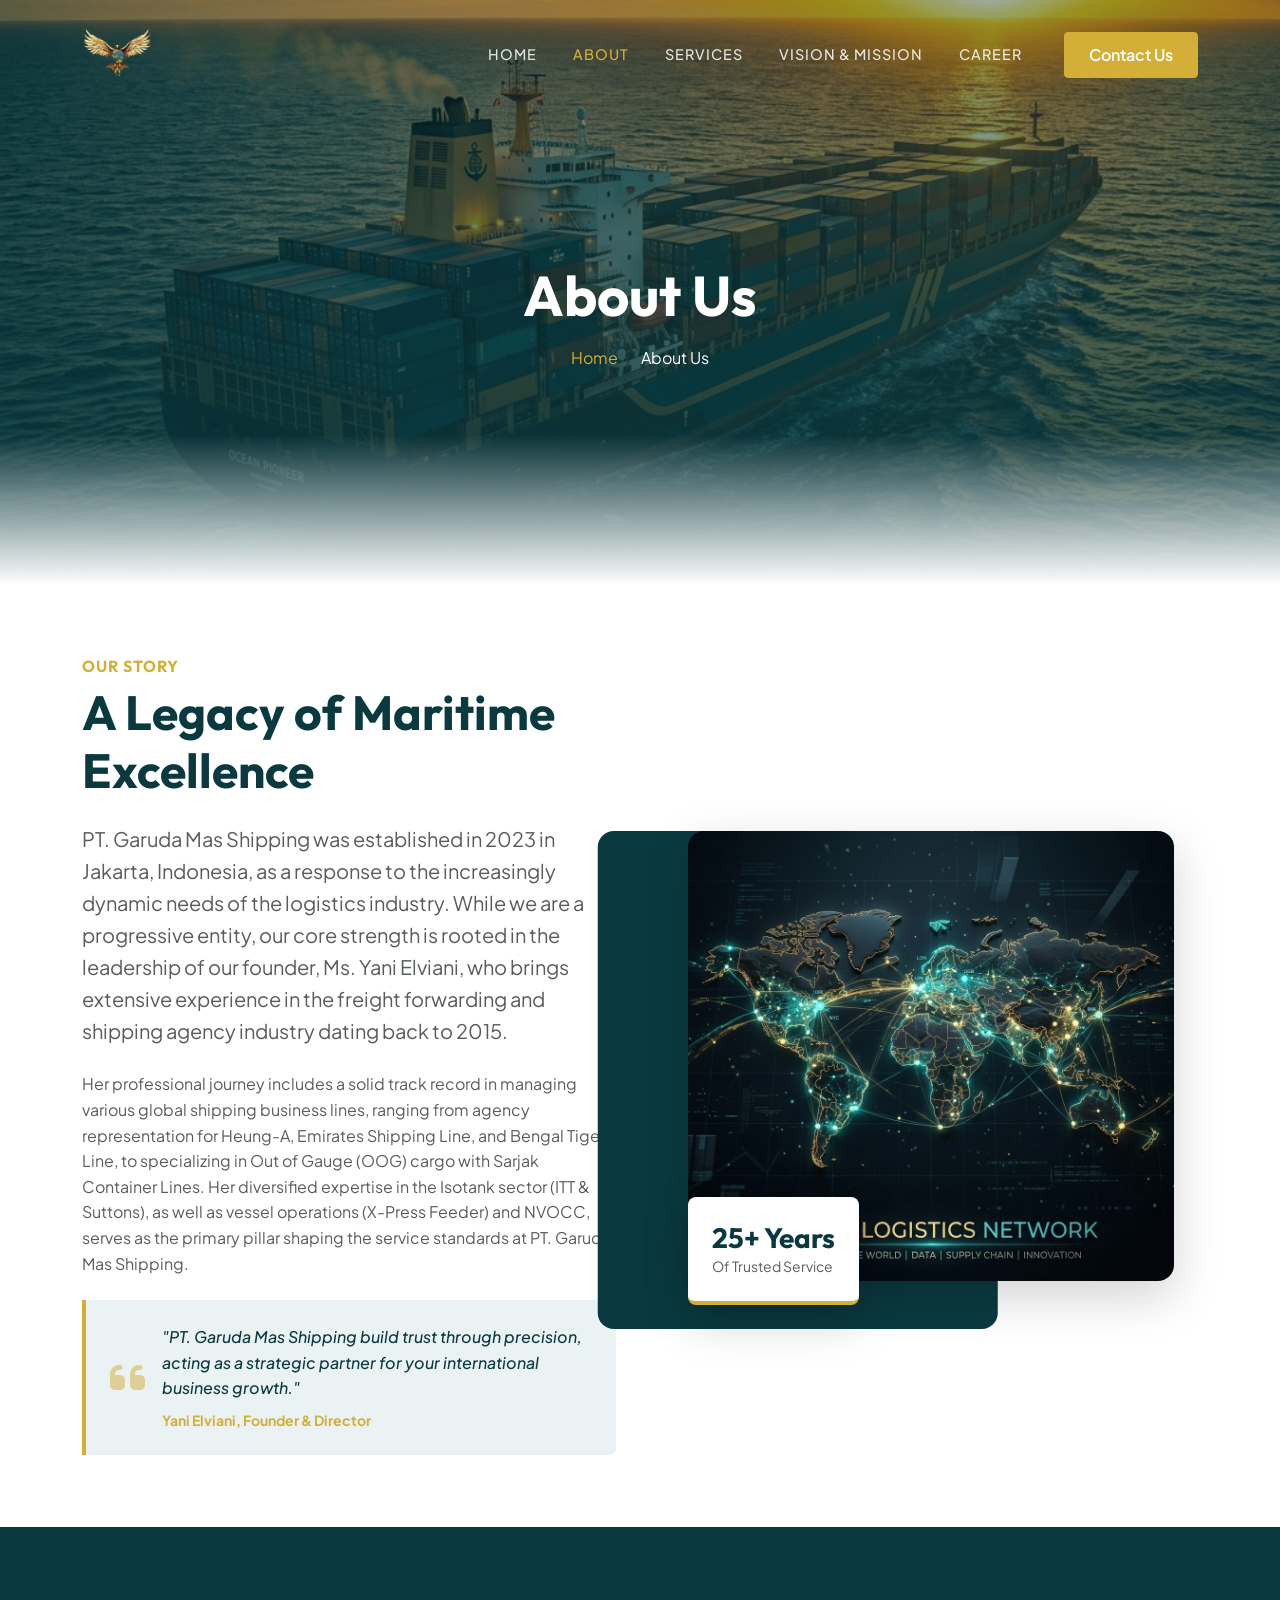
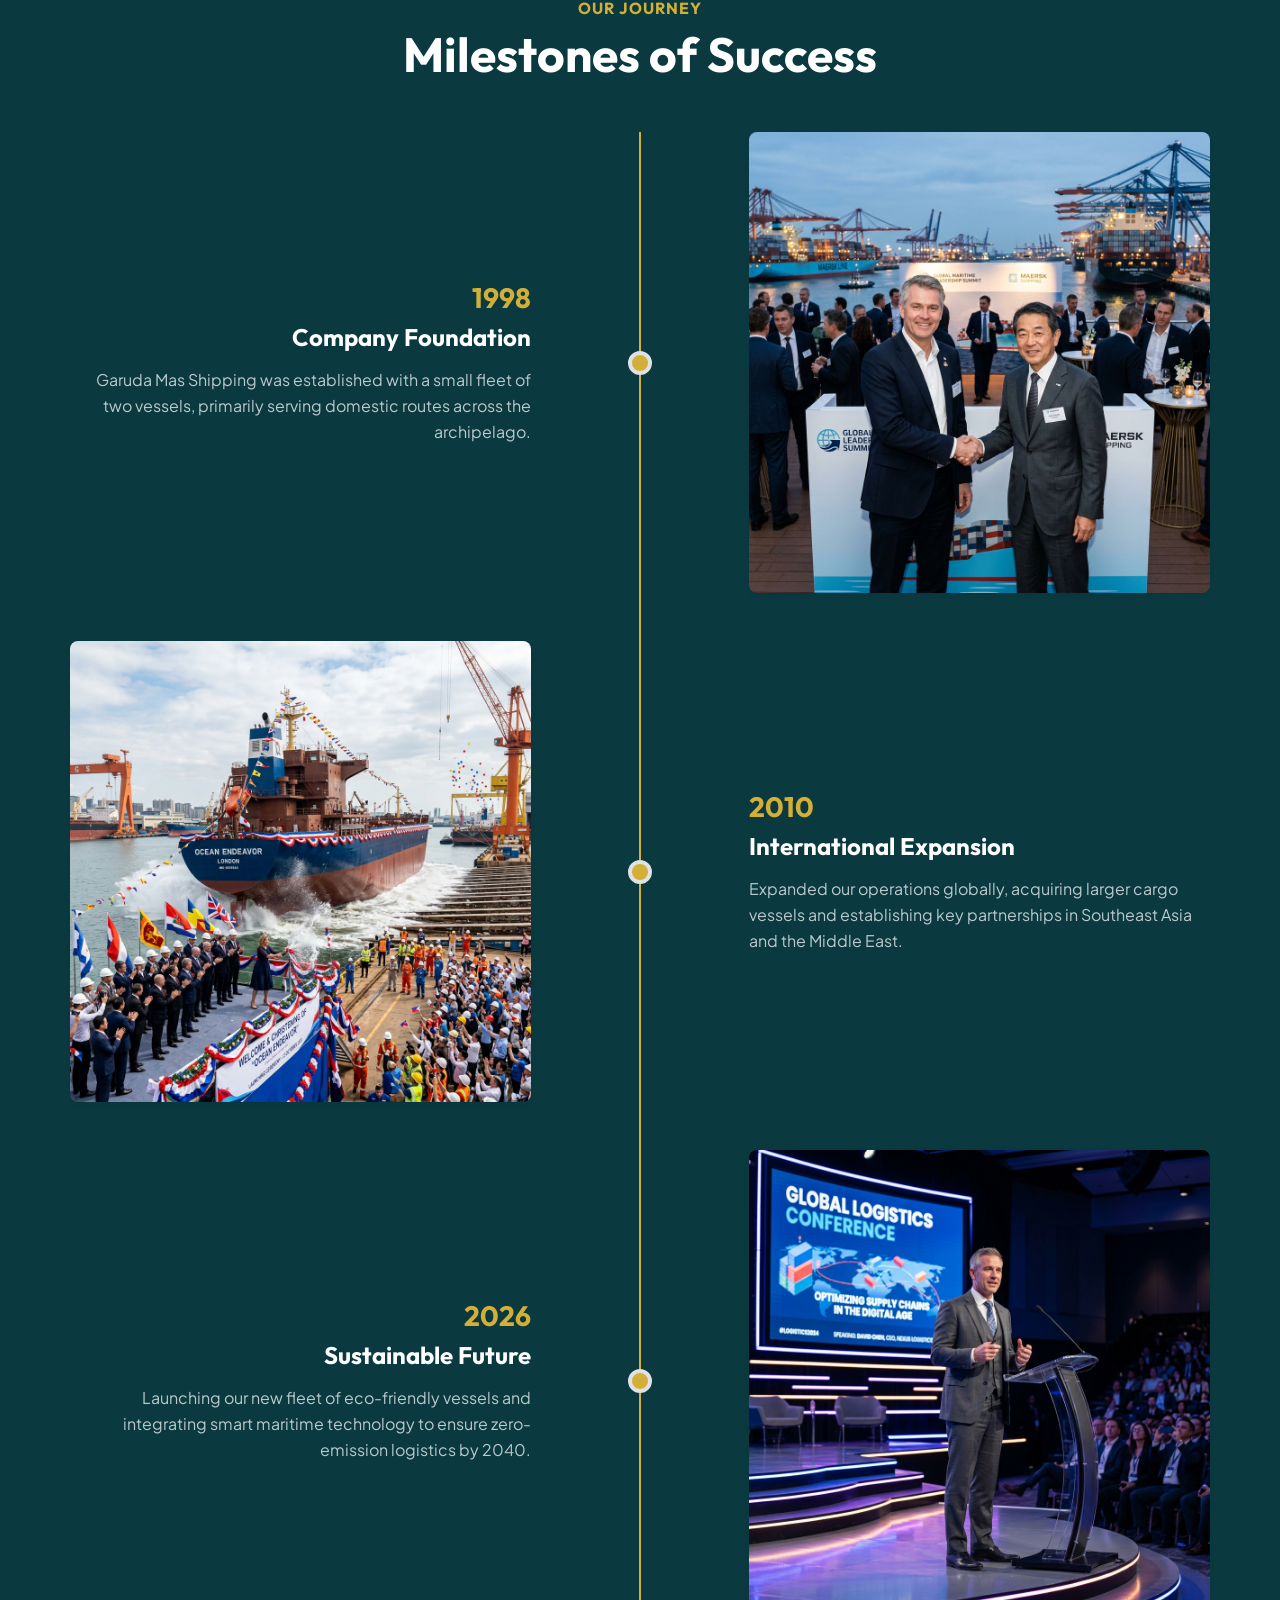
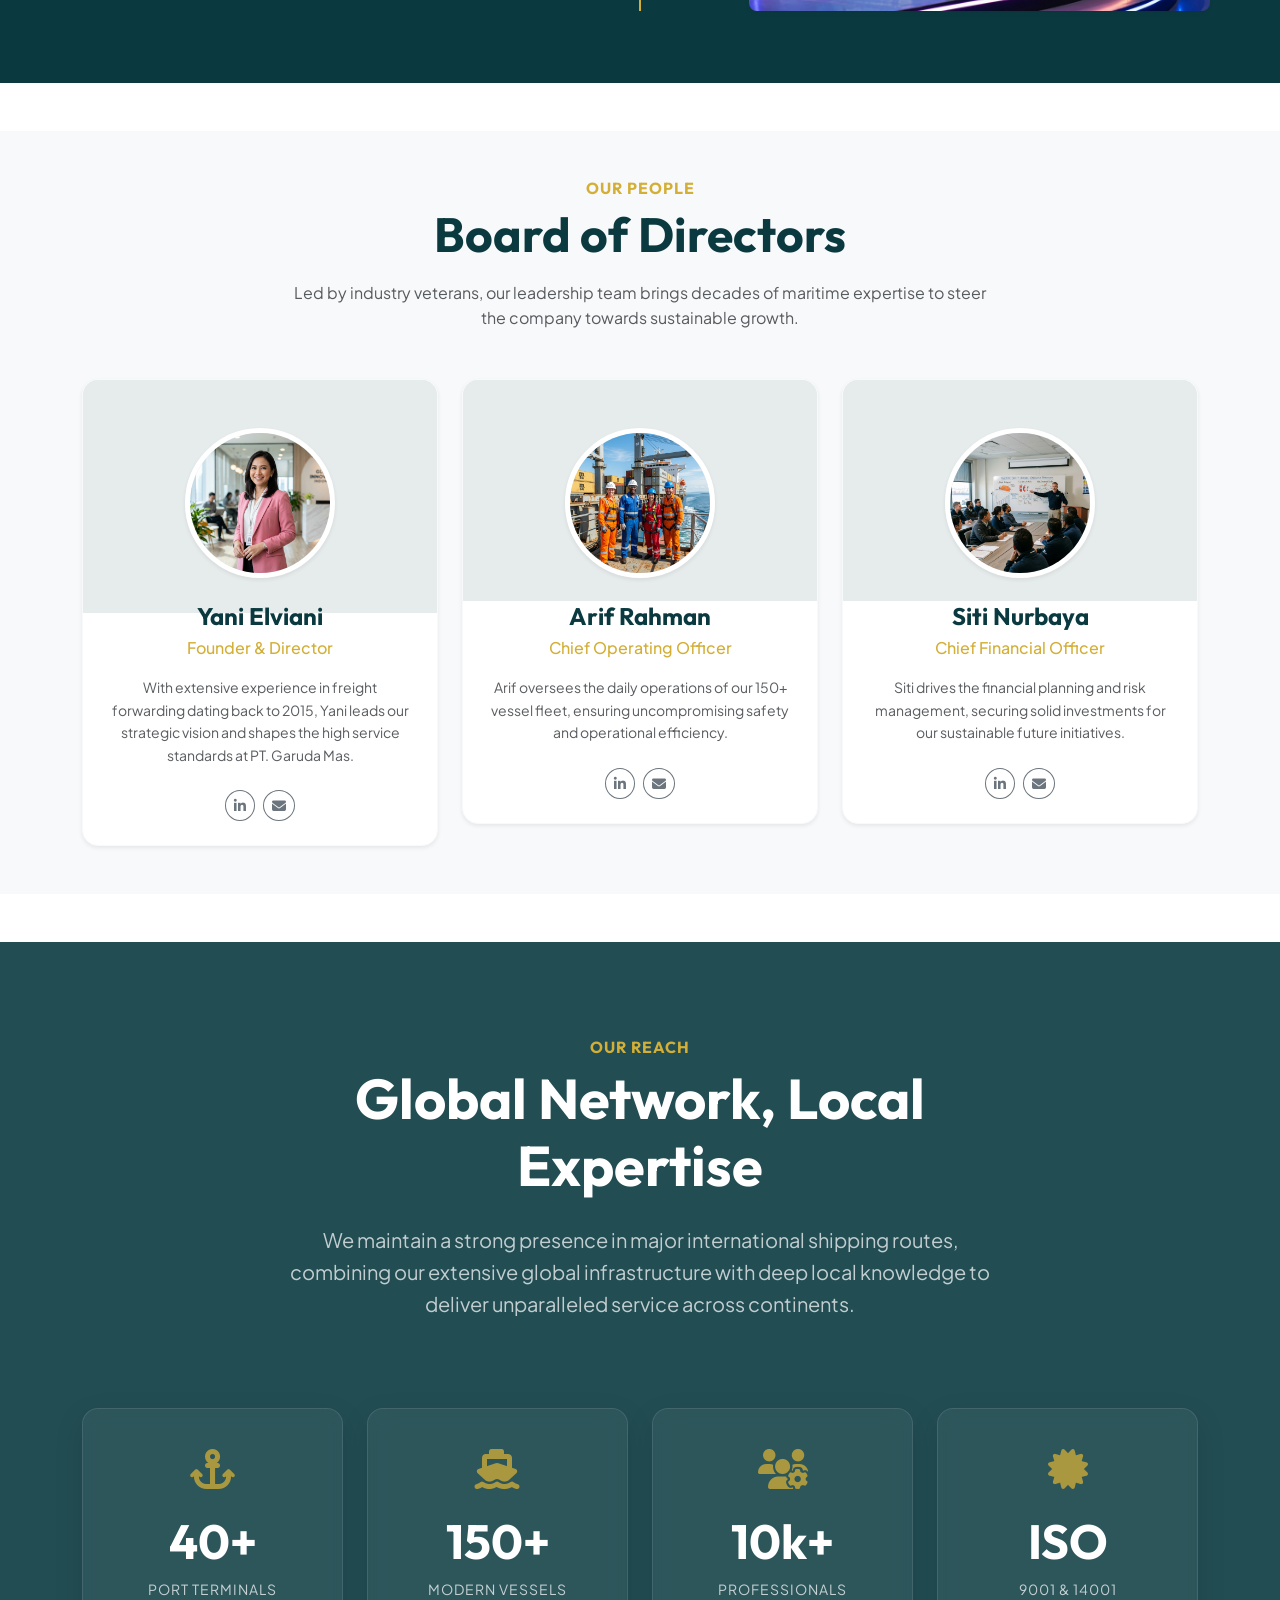
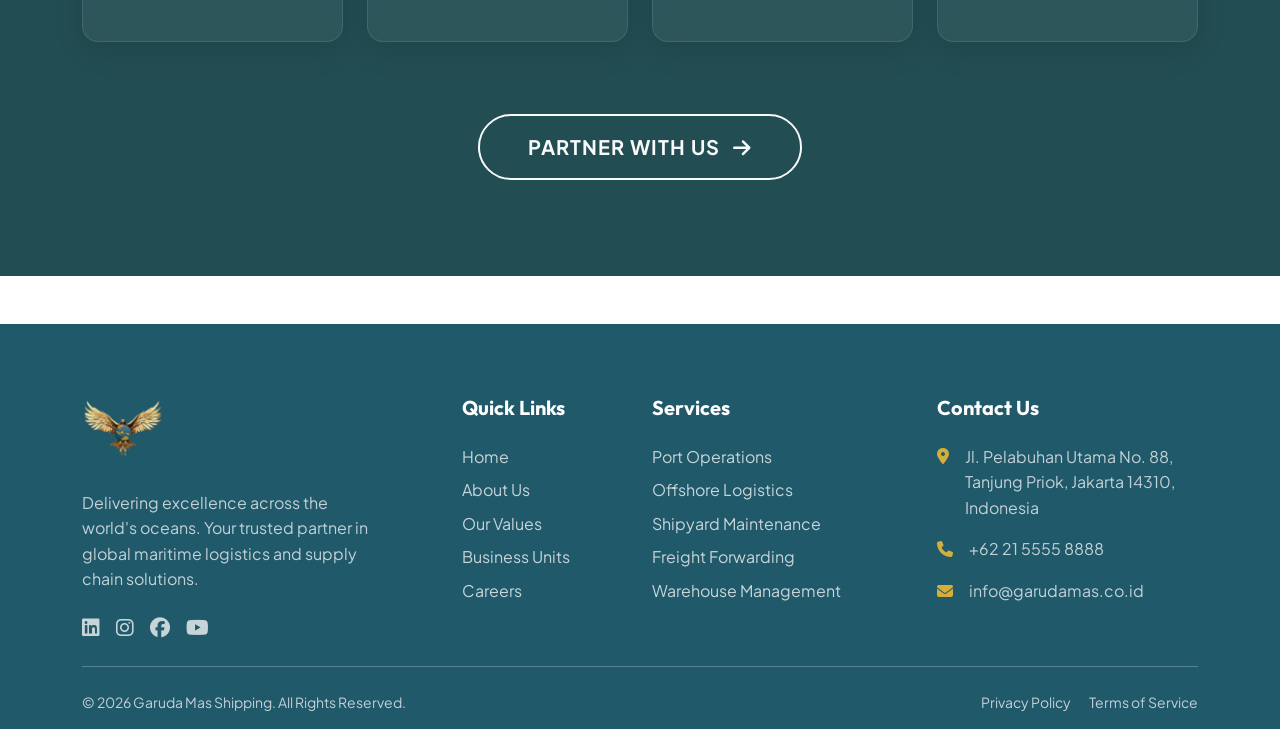
==== about.html @ fc90d062 "update-halaman" ====
<!DOCTYPE html>
<html lang="en">

<head>
    <meta charset="UTF-8">
    <meta name="viewport" content="width=device-width, initial-scale=1.0">
    <title>About Us - Garuda Mas Shipping</title>
    <meta name="description"
        content="Learn more about Garuda Mas Shipping, our history, leadership, and our commitment to providing top-tier maritime logistics.">

    <!-- Google Fonts -->
    <link rel="preconnect" href="https://fonts.googleapis.com">
    <link rel="preconnect" href="https://fonts.gstatic.com" crossorigin>
    <link
        href="https://fonts.googleapis.com/css2?family=Outfit:wght@300;400;500;600;700;800&family=Plus+Jakarta+Sans:wght@400;500;600;700&display=swap"
        rel="stylesheet">

    <!-- Bootstrap 5 CSS -->
    <link href="https://cdn.jsdelivr.net/npm/bootstrap@5.3.2/dist/css/bootstrap.min.css" rel="stylesheet">

    <!-- Font Awesome -->
    <link rel="stylesheet" href="https://cdnjs.cloudflare.com/ajax/libs/font-awesome/6.4.2/css/all.min.css">

    <!-- AOS Animation CSS -->
    <link href="https://unpkg.com/aos@2.3.1/dist/aos.css" rel="stylesheet">

    <!-- Custom CSS -->
    <link rel="stylesheet" href="assets/css/style.css">
</head>

<body>

    <!-- Navigation Bar -->
    <nav class="navbar navbar-expand-lg fixed-top" id="mainNav">
        <div class="container">
            <a class="navbar-brand" href="index.html">
                <img src="img/logo.png" alt="Garuda Mas Shipping Logo" height="60">
            </a>
            <button class="navbar-toggler" type="button" data-bs-toggle="collapse" data-bs-target="#navbarResponsive"
                aria-controls="navbarResponsive" aria-expanded="false" aria-label="Toggle navigation">
                <i class="fa-solid fa-bars"></i>
            </button>
            <div class="collapse navbar-collapse" id="navbarResponsive">
                <ul class="navbar-nav ms-auto text-uppercase py-4 py-lg-0">
                    <li class="nav-item"><a class="nav-link" href="index.html#home">Home</a></li>
                    <li class="nav-item"><a class="nav-link active" href="about.html">About</a></li>
                    <li class="nav-item"><a class="nav-link" href="services.html">Services</a></li>
                    <li class="nav-item"><a class="nav-link" href="vision-mission.html">Vision & Mission</a></li>
                    <li class="nav-item"><a class="nav-link" href="index.html#career">Career</a></li>
                </ul>
                <a href="index.html#contact" class="btn btn-primary btn-gold ms-lg-4 mt-3 mt-lg-0">Contact Us</a>
            </div>
        </div>
    </nav>

    <!-- Page Header -->
    <header class="page-header position-relative d-flex align-items-center justify-content-center"
        style="background-image: url('assets/images/about_hero_banner.png'); background-size: cover; background-position: center; height: 65vh; margin-top: 0;">
        <div class="position-absolute top-0 start-0 w-100 h-100"
            style="background: linear-gradient(to top, rgba(10,58,64,0.95), rgba(10,58,64,0.4));"></div>
        <!-- White bottom fade/shadow -->
        <div class="position-absolute bottom-0 start-0 w-100"
            style="height: 150px; background: linear-gradient(to top, rgba(255,255,255,1) 0%, rgba(255,255,255,0) 100%); z-index: 1;">
        </div>
        <div class="container position-relative z-3 text-center text-white mt-5">
            <h1 class="display-4 fw-bold mb-3">About Us</h1>
            <nav aria-label="breadcrumb">
                <ol class="breadcrumb justify-content-center mb-0">
                    <li class="breadcrumb-item"><a href="index.html" class="text-gold text-decoration-none">Home</a>
                    </li>
                    <li class="breadcrumb-item active text-white" aria-current="page">About Us</li>
                </ol>
            </nav>
        </div>
    </header>

    <!-- Company Overview -->
    <section class="py-5 my-4">
        <div class="container">
            <div class="row align-items-center g-5">
                <div class="col-lg-6">
                    <h6 class="text-gold fw-bold text-uppercase tracking-wide mb-2">Our Story</h6>
                    <h2 class="display-5 fw-bold text-teal mb-4">A Legacy of Maritime Excellence</h2>
                    <p class="text-muted fs-5 mb-4">PT. Garuda Mas Shipping was established in 2023 in Jakarta,
                        Indonesia, as a response to the increasingly dynamic needs of the logistics industry. While we
                        are a progressive entity, our core strength is rooted in the leadership of our founder, Ms. Yani
                        Elviani, who brings extensive experience in the freight forwarding and shipping agency industry
                        dating back to 2015.</p>
                    <p class="text-muted mb-4">Her professional journey includes a solid track record in managing
                        various global shipping business lines, ranging from agency representation for Heung-A, Emirates
                        Shipping Line, and Bengal Tiger Line, to specializing in Out of Gauge (OOG) cargo with Sarjak
                        Container Lines. Her diversified expertise in the Isotank sector (ITT & Suttons), as well as
                        vessel operations (X-Press Feeder) and NVOCC, serves as the primary pillar shaping the service
                        standards at PT. Garuda Mas Shipping.</p>
                    <div
                        class="d-flex align-items-center bg-light-teal p-4 border-start border-gold border-4 rounded-end">
                        <i class="fa-solid fa-quote-left fs-1 text-gold opacity-50 me-3"></i>
                        <div>
                            <p class="mb-2 text-teal fw-medium fst-italic">"PT. Garuda Mas Shipping build trust through
                                precision, acting as a strategic partner for your international business growth."</p>
                            <p class="mb-0 text-gold fw-bold small">Yani Elviani, Founder & Director</p>
                        </div>
                    </div>
                </div>
                <div class="col-lg-6">
                    <div class="position-relative p-4">
                        <div
                            class="position-absolute top-0 end-0 w-75 h-100 bg-teal rounded-4 opacity-10 translate-middle-x mt-4 z-0">
                        </div>
                        <img src="assets/images/about_map_1778153520044.png" alt="Garuda Mas Shipping Operations"
                            class="img-fluid rounded-4 shadow-lg position-relative z-1 w-100 object-fit-cover"
                            style="height: 450px;">
                        <div
                            class="position-absolute bottom-0 start-0 bg-white p-4 rounded-3 shadow-lg z-2 mb-n4 ms-4 border-bottom border-gold border-4">
                            <h3 class="fw-bold text-teal mb-0">25+ Years</h3>
                            <p class="text-muted mb-0 small">Of Trusted Service</p>
                        </div>
                    </div>
                </div>
            </div>
        </div>
    </section>

    <!-- Our Timeline -->
    <section class="py-5 bg-teal text-white">
        <div class="container py-4">
            <div class="text-center mb-5">
                <h6 class="text-gold fw-bold text-uppercase tracking-wide mb-2">Our Journey</h6>
                <h2 class="display-5 fw-bold text-white">Milestones of Success</h2>
            </div>

            <div class="row position-relative">
                <div class="col-12 px-4 px-lg-0">
                    <div class="timeline-line position-absolute start-50 top-0 bottom-0 bg-gold d-none d-lg-block"
                        style="width: 2px; transform: translateX(-50%);"></div>

                    <!-- Timeline Item 1 -->
                    <div class="row align-items-center mb-5 timeline-item">
                        <div class="col-lg-5 text-lg-end mb-4 mb-lg-0">
                            <h3 class="text-gold fw-bold mb-2">1998</h3>
                            <h4 class="fw-bold mb-3">Company Foundation</h4>
                            <p class="text-light opacity-75 mb-0">Garuda Mas Shipping was established with a small fleet
                                of two vessels, primarily serving domestic routes across the archipelago.</p>
                        </div>
                        <div class="col-lg-2 text-center d-none d-lg-block">
                            <div class="timeline-dot bg-gold border border-4 border-teal rounded-circle mx-auto position-relative z-3"
                                style="width: 24px; height: 24px;"></div>
                        </div>
                        <div class="col-lg-5">
                            <img src="assets/images/activity_1_1778153710018.png" alt="Foundation"
                                class="img-fluid rounded-3 shadow-sm w-100 object-fit-cover" style="height: auto">
                        </div>
                    </div>

                    <!-- Timeline Item 2 -->
                    <div class="row align-items-center mb-5 timeline-item flex-lg-row-reverse">
                        <div class="col-lg-5 text-lg-start mb-4 mb-lg-0">
                            <h3 class="text-gold fw-bold mb-2">2010</h3>
                            <h4 class="fw-bold mb-3">International Expansion</h4>
                            <p class="text-light opacity-75 mb-0">Expanded our operations globally, acquiring larger
                                cargo vessels and establishing key partnerships in Southeast Asia and the Middle East.
                            </p>
                        </div>
                        <div class="col-lg-2 text-center d-none d-lg-block">
                            <div class="timeline-dot bg-gold border border-4 border-teal rounded-circle mx-auto position-relative z-3"
                                style="width: 24px; height: 24px;"></div>
                        </div>
                        <div class="col-lg-5">
                            <img src="assets/images/activity_2_1778153726680.png" alt="Expansion"
                                class="img-fluid rounded-3 shadow-sm w-100 object-fit-cover" style="height: auto;">
                        </div>
                    </div>

                    <!-- Timeline Item 3 -->
                    <div class="row align-items-center timeline-item">
                        <div class="col-lg-5 text-lg-end mb-4 mb-lg-0">
                            <h3 class="text-gold fw-bold mb-2">2026</h3>
                            <h4 class="fw-bold mb-3">Sustainable Future</h4>
                            <p class="text-light opacity-75 mb-0">Launching our new fleet of eco-friendly vessels and
                                integrating smart maritime technology to ensure zero-emission logistics by 2040.</p>
                        </div>
                        <div class="col-lg-2 text-center d-none d-lg-block">
                            <div class="timeline-dot bg-gold border border-4 border-teal rounded-circle mx-auto position-relative z-3"
                                style="width: 24px; height: 24px;"></div>
                        </div>
                        <div class="col-lg-5">
                            <img src="assets/images/activity_4_1778153762395.png" alt="Sustainability"
                                class="img-fluid rounded-3 shadow-sm w-100 object-fit-cover" style="height: auto">
                        </div>
                    </div>
                </div>
            </div>
        </div>
    </section>

    <!-- Leadership Team -->
    <section class="py-5 my-5 bg-light">
        <div class="container">
            <div class="text-center mb-5">
                <h6 class="text-gold fw-bold text-uppercase tracking-wide mb-2">Our People</h6>
                <h2 class="display-5 fw-bold text-teal">Board of Directors</h2>
                <p class="text-muted max-w-700 mx-auto mt-3">Led by industry veterans, our leadership team brings
                    decades of maritime expertise to steer the company towards sustainable growth.</p>
            </div>

            <div class="row g-4">
                <!-- Team Member 1 -->
                <div class="col-md-6 col-lg-4">
                    <div
                        class="team-card bg-white rounded-4 overflow-hidden shadow-sm text-center group border border-light">
                        <div class="pt-5 pb-4 px-4 position-relative">
                            <div class="position-absolute top-0 start-0 w-100 h-50 bg-teal-light z-0"></div>
                            <img src="assets/images/founder_yani.png" alt="Founder & Director"
                                class="rounded-circle border border-5 border-white shadow-sm position-relative z-1 object-fit-cover"
                                style="width: 150px; height: 150px; object-position: top;">
                            <h4 class="fw-bold text-teal mt-4 mb-1">Yani Elviani</h4>
                            <p class="text-gold fw-medium mb-3">Founder & Director</p>
                            <p class="text-muted small mb-4">With extensive experience in freight forwarding dating back
                                to 2015, Yani leads our strategic vision and shapes the high service standards at PT.
                                Garuda Mas.</p>
                            <div class="d-flex justify-content-center gap-2">
                                <a href="#" class="btn btn-sm btn-outline-secondary rounded-circle"><i
                                        class="fa-brands fa-linkedin-in"></i></a>
                                <a href="#" class="btn btn-sm btn-outline-secondary rounded-circle"><i
                                        class="fa-solid fa-envelope"></i></a>
                            </div>
                        </div>
                    </div>
                </div>
                <!-- Team Member 2 -->
                <div class="col-md-6 col-lg-4">
                    <div
                        class="team-card bg-white rounded-4 overflow-hidden shadow-sm text-center group border border-light">
                        <div class="pt-5 pb-4 px-4 position-relative">
                            <div class="position-absolute top-0 start-0 w-100 h-50 bg-teal-light z-0"></div>
                            <img src="assets/images/career_crew_1778153685563.png" alt="COO"
                                class="rounded-circle border border-5 border-white shadow-sm position-relative z-1 object-fit-cover"
                                style="width: 150px; height: 150px;">
                            <h4 class="fw-bold text-teal mt-4 mb-1">Arif Rahman</h4>
                            <p class="text-gold fw-medium mb-3">Chief Operating Officer</p>
                            <p class="text-muted small mb-4">Arif oversees the daily operations of our 150+ vessel
                                fleet, ensuring uncompromising safety and operational efficiency.</p>
                            <div class="d-flex justify-content-center gap-2">
                                <a href="#" class="btn btn-sm btn-outline-secondary rounded-circle"><i
                                        class="fa-brands fa-linkedin-in"></i></a>
                                <a href="#" class="btn btn-sm btn-outline-secondary rounded-circle"><i
                                        class="fa-solid fa-envelope"></i></a>
                            </div>
                        </div>
                    </div>
                </div>
                <!-- Team Member 3 -->
                <div class="col-md-6 col-lg-4 mx-auto">
                    <div
                        class="team-card bg-white rounded-4 overflow-hidden shadow-sm text-center group border border-light">
                        <div class="pt-5 pb-4 px-4 position-relative">
                            <div class="position-absolute top-0 start-0 w-100 h-50 bg-teal-light z-0"></div>
                            <img src="assets/images/activity_3_1778153747289.png" alt="CFO"
                                class="rounded-circle border border-5 border-white shadow-sm position-relative z-1 object-fit-cover"
                                style="width: 150px; height: 150px;">
                            <h4 class="fw-bold text-teal mt-4 mb-1">Siti Nurbaya</h4>
                            <p class="text-gold fw-medium mb-3">Chief Financial Officer</p>
                            <p class="text-muted small mb-4">Siti drives the financial planning and risk management,
                                securing solid investments for our sustainable future initiatives.</p>
                            <div class="d-flex justify-content-center gap-2">
                                <a href="#" class="btn btn-sm btn-outline-secondary rounded-circle"><i
                                        class="fa-brands fa-linkedin-in"></i></a>
                                <a href="#" class="btn btn-sm btn-outline-secondary rounded-circle"><i
                                        class="fa-solid fa-envelope"></i></a>
                            </div>
                        </div>
                    </div>
                </div>
            </div>
        </div>
    </section>

    <!-- Global Presence - Professional Redesign -->
    <section class="global-reach-section py-5 my-5 position-relative bg-teal text-white"
        style="background-image: url('assets/images/about_map_1778153520044.png'); background-size: cover; background-position: center; background-attachment: fixed;">
        <!-- Dark Overlay -->
        <div class="position-absolute top-0 start-0 w-100 h-100" style="background-color: rgba(10, 58, 64, 0.9);"></div>

        <div class="container position-relative z-3 py-5">
            <div class="row justify-content-center text-center mb-5">
                <div class="col-lg-8">
                    <h6 class="text-gold fw-bold text-uppercase tracking-wide mb-2">Our Reach</h6>
                    <h2 class="display-4 fw-bold mb-4">Global Network, Local Expertise</h2>
                    <p class="text-light opacity-75 fs-5">We maintain a strong presence in major international shipping
                        routes, combining our extensive global infrastructure with deep local knowledge to deliver
                        unparalleled service across continents.</p>
                </div>
            </div>

            <div class="row g-4 mt-2">
                <!-- Stat Card 1 -->
                <div class="col-md-6 col-lg-3">
                    <div class="stat-glass-card p-4 rounded-4 h-100 text-center transition-all group border border-light border-opacity-10 position-relative overflow-hidden"
                        style="background: rgba(255, 255, 255, 0.05); backdrop-filter: blur(10px);">
                        <div class="stat-card-line position-absolute top-0 start-0 w-100 bg-gold transition-all"
                            style="height: 3px; transform: scaleX(0); transform-origin: center;"></div>
                        <i class="fa-solid fa-anchor text-gold fs-1 mt-3 mb-4 opacity-75 stat-icon transition-all"></i>
                        <h3 class="display-5 fw-bold text-white mb-2">40+</h3>
                        <p class="text-light text-uppercase tracking-wide small mb-3 opacity-75">Port Terminals</p>
                    </div>
                </div>
                <!-- Stat Card 2 -->
                <div class="col-md-6 col-lg-3">
                    <div class="stat-glass-card p-4 rounded-4 h-100 text-center transition-all group border border-light border-opacity-10 position-relative overflow-hidden"
                        style="background: rgba(255, 255, 255, 0.05); backdrop-filter: blur(10px);">
                        <div class="stat-card-line position-absolute top-0 start-0 w-100 bg-gold transition-all"
                            style="height: 3px; transform: scaleX(0); transform-origin: center;"></div>
                        <i class="fa-solid fa-ship text-gold fs-1 mt-3 mb-4 opacity-75 stat-icon transition-all"></i>
                        <h3 class="display-5 fw-bold text-white mb-2">150+</h3>
                        <p class="text-light text-uppercase tracking-wide small mb-3 opacity-75">Modern Vessels</p>
                    </div>
                </div>
                <!-- Stat Card 3 -->
                <div class="col-md-6 col-lg-3">
                    <div class="stat-glass-card p-4 rounded-4 h-100 text-center transition-all group border border-light border-opacity-10 position-relative overflow-hidden"
                        style="background: rgba(255, 255, 255, 0.05); backdrop-filter: blur(10px);">
                        <div class="stat-card-line position-absolute top-0 start-0 w-100 bg-gold transition-all"
                            style="height: 3px; transform: scaleX(0); transform-origin: center;"></div>
                        <i
                            class="fa-solid fa-users-gear text-gold fs-1 mt-3 mb-4 opacity-75 stat-icon transition-all"></i>
                        <h3 class="display-5 fw-bold text-white mb-2">10k+</h3>
                        <p class="text-light text-uppercase tracking-wide small mb-3 opacity-75">Professionals</p>
                    </div>
                </div>
                <!-- Stat Card 4 -->
                <div class="col-md-6 col-lg-3">
                    <div class="stat-glass-card p-4 rounded-4 h-100 text-center transition-all group border border-light border-opacity-10 position-relative overflow-hidden"
                        style="background: rgba(255, 255, 255, 0.05); backdrop-filter: blur(10px);">
                        <div class="stat-card-line position-absolute top-0 start-0 w-100 bg-gold transition-all"
                            style="height: 3px; transform: scaleX(0); transform-origin: center;"></div>
                        <i
                            class="fa-solid fa-certificate text-gold fs-1 mt-3 mb-4 opacity-75 stat-icon transition-all"></i>
                        <h3 class="display-5 fw-bold text-white mb-2">ISO</h3>
                        <p class="text-light text-uppercase tracking-wide small mb-3 opacity-75">9001 & 14001</p>
                    </div>
                </div>
            </div>

            <div class="row mt-5 pt-4 text-center">
                <div class="col-12">
                    <a href="index.html#contact"
                        class="btn btn-outline-light btn-lg rounded-pill px-5 py-3 fw-bold text-uppercase tracking-wide border-2 hover-bg-gold transition-all"
                        style="transition: all 0.3s ease;">Partner With Us <i
                            class="fa-solid fa-arrow-right ms-2"></i></a>
                </div>
            </div>
        </div>
    </section>

    <!-- Footer -->
    <footer class="footer bg-dark-teal text-white pt-5 pb-3 mt-5">
        <div class="container pt-4">
            <div class="row g-4 mb-4">
                <div class="col-lg-4 pe-lg-5">
                    <a class="navbar-brand mb-4 d-inline-block" href="index.html">
                        <img src="img/logo.png" alt="Garuda Mas Shipping Logo" height="70">
                    </a>
                    <p class="text-light opacity-75 mb-4 pe-lg-4">Delivering excellence across the world's oceans. Your
                        trusted partner in global maritime logistics and supply chain solutions.</p>
                    <div class="d-flex flex-wrap gap-3">
                        <a href="#" class="text-white opacity-75 hover-gold"><i
                                class="fa-brands fa-linkedin fs-5"></i></a>
                        <a href="#" class="text-white opacity-75 hover-gold"><i
                                class="fa-brands fa-instagram fs-5"></i></a>
                        <a href="#" class="text-white opacity-75 hover-gold"><i
                                class="fa-brands fa-facebook fs-5"></i></a>
                        <a href="#" class="text-white opacity-75 hover-gold"><i
                                class="fa-brands fa-youtube fs-5"></i></a>
                    </div>
                </div>

                <div class="col-lg-2 col-md-4">
                    <h5 class="text-white fw-bold mb-4">Quick Links</h5>
                    <ul class="list-unstyled footer-links">
                        <li class="mb-2"><a href="index.html#home">Home</a></li>
                        <li class="mb-2"><a href="about.html">About Us</a></li>
                        <li class="mb-2"><a href="index.html#values">Our Values</a></li>
                        <li class="mb-2"><a href="index.html#units">Business Units</a></li>
                        <li class="mb-2"><a href="index.html#career">Careers</a></li>
                    </ul>
                </div>

                <div class="col-lg-3 col-md-4">
                    <h5 class="text-white fw-bold mb-4">Services</h5>
                    <ul class="list-unstyled footer-links">
                        <li class="mb-2"><a href="#">Port Operations</a></li>
                        <li class="mb-2"><a href="#">Offshore Logistics</a></li>
                        <li class="mb-2"><a href="#">Shipyard Maintenance</a></li>
                        <li class="mb-2"><a href="#">Freight Forwarding</a></li>
                        <li class="mb-2"><a href="#">Warehouse Management</a></li>
                    </ul>
                </div>

                <div class="col-lg-3 col-md-4">
                    <h5 class="text-white fw-bold mb-4">Contact Us</h5>
                    <ul class="list-unstyled contact-info">
                        <li class="mb-3 d-flex">
                            <i class="fa-solid fa-location-dot text-gold mt-1 me-3"></i>
                            <span class="text-light opacity-75">Jl. Pelabuhan Utama No. 88, Tanjung Priok, Jakarta
                                14310, Indonesia</span>
                        </li>
                        <li class="mb-3 d-flex align-items-center">
                            <i class="fa-solid fa-phone text-gold me-3"></i>
                            <span class="text-light opacity-75">+62 21 5555 8888</span>
                        </li>
                        <li class="mb-3 d-flex align-items-center">
                            <i class="fa-solid fa-envelope text-gold me-3"></i>
                            <span class="text-light opacity-75">info@garudamas.co.id</span>
                        </li>
                    </ul>
                </div>
            </div>

            <hr class="border-light opacity-25 my-4">

            <div class="row align-items-center">
                <div class="col-md-6 text-center text-md-start">
                    <p class="text-light opacity-75 mb-0 small">&copy; 2026 Garuda Mas Shipping. All Rights Reserved.
                    </p>
                </div>
                <div class="col-md-6 text-center text-md-end mt-3 mt-md-0">
                    <ul class="list-inline mb-0 small">
                        <li class="list-inline-item me-3"><a href="#"
                                class="text-light opacity-75 hover-gold text-decoration-none">Privacy Policy</a></li>
                        <li class="list-inline-item"><a href="#"
                                class="text-light opacity-75 hover-gold text-decoration-none">Terms of Service</a></li>
                    </ul>
                </div>
            </div>
        </div>
    </footer>

    <!-- Scripts -->
    <script src="https://code.jquery.com/jquery-3.7.1.min.js"></script>
    <script src="https://cdn.jsdelivr.net/npm/bootstrap@5.3.2/dist/js/bootstrap.bundle.min.js"></script>

    <!-- AOS Animation JS -->
    <script src="https://unpkg.com/aos@2.3.1/dist/aos.js"></script>

    <script src="assets/js/main.js"></script>

    <script>
        // Apply AOS attributes dynamically to elegant sections
        document.addEventListener('DOMContentLoaded', function () {
            document.querySelectorAll('section > .container').forEach(el => {
                el.setAttribute('data-aos', 'fade-up');
                el.setAttribute('data-aos-duration', '1000');
                el.setAttribute('data-aos-once', 'true');
            });
            // Initialize AOS
            AOS.init({
                offset: 120,
                easing: 'ease-out-cubic'
            });
        });
    </script>
</body>

</html>
---- assets/css/style.css ----
/* ==========================================================================
   Garuda Mas Shipping - Custom Stylesheet
   Theme: Dark Teal, White, Gold
   Fonts: Outfit (Headings), Plus Jakarta Sans (Body)
   ========================================================================== */

:root {
    overflow-x: hidden;
    /* Color Palette */
    --primary-teal: #0A3A40;
    --dark-teal: #20596A;
    --light-teal: #EAF2F3;
    --teal-muted: #1A5259;
    --gold: #D4AF37;
    --dark-gold: #B5952F;
    --light-gold: #F2E8C4;
    --text-main: #333333;
    --text-muted: #666666;
    --white: #FFFFFF;
    
    /* Typography */
    --font-heading: 'Outfit', sans-serif;
    --font-body: 'Plus Jakarta Sans', sans-serif;
}

body {
    font-family: var(--font-body);
    color: var(--text-main);
    line-height: 1.6;
    overflow-x: hidden;
}

h1, h2, h3, h4, h5, h6, .navbar-brand {
    font-family: var(--font-heading);
}

/* Utilities */
.text-teal { color: var(--primary-teal) !important; }
.text-gold { color: var(--gold) !important; }
.bg-teal { background-color: var(--primary-teal) !important; }
.bg-dark-teal { background-color: var(--dark-teal) !important; }
.bg-light-teal { background-color: var(--light-teal) !important; }
.bg-gold { background-color: var(--gold) !important; }
.bg-teal-light { background-color: rgba(10, 58, 64, 0.1) !important; }
.bg-gradient-dark { background: linear-gradient(to top, rgba(0,0,0,0.9) 0%, rgba(0,0,0,0) 100%); }

.tracking-wide { letter-spacing: 1px; }
.tracking-wider { letter-spacing: 3px; }
.max-w-700 { max-width: 700px; }

/* Buttons */
.btn-gold {
    background-color: var(--gold);
    border-color: var(--gold);
    color: var(--white);
    font-weight: 600;
    padding: 10px 24px;
    border-radius: 4px;
    transition: all 0.3s ease;
}

.btn-gold:hover {
    background-color: var(--dark-gold);
    border-color: var(--dark-gold);
    color: var(--white);
    transform: translateY(-2px);
    box-shadow: 0 4px 12px rgba(212, 175, 55, 0.3);
}

/* Navbar */
.navbar {
    padding: 20px 0;
    transition: all 0.4s ease;
    background-color: transparent;
}

.navbar.navbar-scrolled {
    background-color: rgba(32, 89, 106, 0.85);
    backdrop-filter: blur(12px);
    -webkit-backdrop-filter: blur(12px);
    padding: 12px 0;
    box-shadow: 0 4px 30px rgba(0,0,0,0.1);
    border-bottom: 1px solid rgba(255, 255, 255, 0.05);
}

.navbar-brand {
    color: var(--white);
    font-weight: 700;
    letter-spacing: 1px;
    line-height: 1.2;
}

.navbar-brand .brand-text {
    font-size: 1.2rem;
}

.navbar-brand .brand-icon {
    font-size: 2rem;
    color: var(--gold);
}

.navbar-nav .nav-link {
    color: rgba(255, 255, 255, 0.85);
    font-weight: 500;
    font-size: 0.9rem;
    letter-spacing: 1px;
    margin: 0 10px;
    transition: color 0.3s ease;
}

.navbar-nav .nav-link:hover, .navbar-nav .nav-link.active {
    color: var(--gold);
}

/* Hero Section */
.hero-section {
    height: 100vh;
    min-height: 600px;
    background-image: url('../images/hero_banner_1778153500178.png');
    background-size: cover;
    background-position: center;
    position: relative;
}

.hero-overlay {
    position: absolute;
    top: 0;
    left: 0;
    width: 100%;
    height: 100%;
    background: linear-gradient(to right, rgba(6, 35, 38, 0.9) 0%, rgba(6, 35, 38, 0.4) 100%);
}

.hero-banner-img {
    height: 100vh;
    object-fit: cover;
}

.hero-section .display-1 {
    font-size: clamp(3.5rem, 6vw, 5.5rem);
    text-shadow: 2px 2px 4px rgba(0,0,0,0.3);
}

/* About Section */
.experience-badge {
    position: absolute;
    bottom: -30px;
    right: 30px;
    background-color: var(--primary-teal);
    padding: 25px 35px;
    border-radius: 8px;
    box-shadow: 0 10px 30px rgba(0,0,0,0.2);
    border-left: 5px solid var(--gold);
    text-align: center;
}

/* Values Section */
.values-section {
    background-color: #F8FBFB;
}

.line-indicator {
    display: inline-block;
    width: 40px;
    height: 2px;
    background-color: var(--gold);
}

.premium-value-card {
    background-color: var(--white);
    border: 1px solid rgba(10, 58, 64, 0.05);
    border-radius: 0;
    transition: all 0.4s cubic-bezier(0.165, 0.84, 0.44, 1);
    box-shadow: 0 10px 30px rgba(0,0,0,0.02);
}

.premium-value-card:hover, .premium-value-card.active-card {
    transform: translateY(-10px);
    box-shadow: 0 20px 40px rgba(10, 58, 64, 0.08);
    border-color: rgba(212, 175, 55, 0.3);
}

.watermark-number {
    font-size: 8rem;
    line-height: 1;
    right: -10px;
    bottom: -20px;
    font-family: var(--font-heading);
    z-index: 0;
    pointer-events: none;
    transition: all 0.5s ease;
}

.premium-value-card:hover .watermark-number, .premium-value-card.active-card .watermark-number {
    opacity: 0.15 !important;
    transform: scale(1.1) translateY(-10px);
}

.border-gold {
    border-color: var(--gold) !important;
}

.card-hover-line {
    height: 4px;
    bottom: 0;
    transition: width 0.4s ease;
}

.premium-value-card:hover .card-hover-line {
    width: 100% !important;
}

.premium-value-card.active-card .card-hover-line {
    width: 100% !important;
}

.icon-wrapper {
    transition: all 0.4s ease;
}

.premium-value-card:hover .icon-wrapper {
    background-color: var(--gold) !important;
}

.premium-value-card:hover .icon-wrapper i {
    color: var(--white) !important;
}

/* Video Section */
.video-section {
    min-height: 500px;
    display: flex;
    align-items: center;
    justify-content: center;
}

.pulse-animation {
    animation: pulse 2s infinite;
}

@keyframes pulse {
    0% { box-shadow: 0 0 0 0 rgba(212, 175, 55, 0.7); }
    70% { box-shadow: 0 0 0 20px rgba(212, 175, 55, 0); }
    100% { box-shadow: 0 0 0 0 rgba(212, 175, 55, 0); }
}

/* Fleet Section */
.border-gold-left {
    border-left: 10px solid var(--gold);
}

.fleet-specs li {
    font-size: 1.1rem;
}

/* Business Units */
.unit-card {
    height: 400px;
    border: 1px solid rgba(255, 255, 255, 0.1);
}

.unit-card img {
    transition: transform 0.8s cubic-bezier(0.165, 0.84, 0.44, 1);
}

.unit-card:hover img {
    transform: scale(1.1);
}

.glass-overlay {
    background: linear-gradient(to top, rgba(10, 58, 64, 0.95) 0%, rgba(10, 58, 64, 0.4) 60%, transparent 100%);
    height: 60%;
}

.unit-card:hover .glass-overlay {
    background: linear-gradient(to top, rgba(10, 58, 64, 0.98) 0%, rgba(10, 58, 64, 0.8) 70%, rgba(10, 58, 64, 0.4) 100%);
    height: 80%;
    backdrop-filter: blur(4px);
}

.unit-card:hover .unit-desc {
    opacity: 1 !important;
    max-height: 100px !important;
    margin-top: 10px;
}

/* Careers */
.career-card img {
    transition: transform 0.6s ease;
}

.career-card:hover img {
    transform: scale(1.05);
}

/* Social & Activities */
.social-btn {
    width: 50px;
    height: 50px;
    border-radius: 50%;
    display: flex;
    align-items: center;
    justify-content: center;
    font-size: 1.2rem;
    transition: all 0.3s ease;
    text-decoration: none;
}

.social-btn:hover {
    background-color: var(--gold) !important;
    color: var(--white) !important;
    transform: translateY(-5px);
}

.hover-zoom {
    transition: transform 0.4s ease;
}

.activity-img-wrapper:hover .hover-zoom {
    transform: scale(1.1);
}

/* Footer */
.footer-links a {
    color: rgba(255, 255, 255, 0.75);
    text-decoration: none;
    transition: all 0.3s ease;
    display: inline-block;
}

.footer-links a:hover {
    color: var(--gold);
    transform: translateX(5px);
}

.hover-gold:hover {
    color: var(--gold) !important;
}

/* Global Presence Glass Cards */
.stat-glass-card {
    transition: all 0.4s cubic-bezier(0.165, 0.84, 0.44, 1);
    box-shadow: 0 10px 30px rgba(0,0,0,0.1);
}

.stat-glass-card:hover {
    transform: translateY(-10px);
    background: rgba(255, 255, 255, 0.1) !important;
    border-color: rgba(212, 175, 55, 0.4) !important;
    box-shadow: 0 15px 40px rgba(0,0,0,0.2);
}

.stat-glass-card:hover .stat-card-line {
    transform: scaleX(1) !important;
}

.stat-glass-card:hover .stat-icon {
    transform: scale(1.1);
    opacity: 1 !important;
}

.hover-bg-gold:hover {
    background-color: var(--gold) !important;
    border-color: var(--gold) !important;
    color: var(--white) !important;
    transform: translateY(-3px);
    box-shadow: 0 10px 20px rgba(212, 175, 55, 0.3);
}

/* Responsive Adjustments */
@media (max-width: 1199.98px) {
    .watermark-number { font-size: 6rem; }
}

@media (max-width: 991.98px) {
    .navbar { background-color: #20596A; padding: 12px 0; }
    .hero-section .display-1 { font-size: 3rem; }
    .hero-banner-img { height: 80vh; }
    .experience-badge { bottom: -20px; right: 10px; padding: 15px 20px; }
    .unit-card, .career-card img { height: 300px; }
    .glass-overlay { height: 70%; }
}

@media (max-width: 767.98px) {
    .display-4 { font-size: 2.2rem; }
    .display-5 { font-size: 2rem; }
    .display-6 { font-size: 1.5rem; }
    .hero-banner-img { height: 70vh; }
    
    .experience-badge { 
        position: relative; 
        bottom: 0; 
        right: 0; 
        margin-top: -30px; 
        z-index: 5; 
        margin-left: auto; 
        margin-right: auto; 
        width: fit-content; 
    }
    
    .fleet-section {
        background-position: center;
        text-align: center;
    }
    
    .fleet-section .overlay.d-lg-none {
        background: rgba(255,255,255,0.9);
    }
    
    .values-section .col-lg-6.mt-4 {
        margin-top: 1rem !important;
    }
    
    .premium-value-card {
        padding: 2rem !important;
    }
    
    .connect-section .display-4 {
        font-size: 2rem;
    }
}

@media (max-width: 575.98px) {
    .navbar-brand img { height: 50px; }
    .hero-section .display-1 { font-size: 2.2rem; }
    .hero-banner-img { height: 60vh; }
    .experience-badge { padding: 10px 15px; }
    .experience-badge .fs-1 { font-size: 2rem !important; }
    .watermark-number { font-size: 4rem; }
    .unit-card, .career-card img { height: 250px; }
}

.social-btn-outline:hover {
    background-color: var(--gold) !important;
    border-color: var(--gold) !important;
    transform: translateY(-5px);
}

.phone-mockup-container:hover img {
    transform: rotate(0deg) scale(1.05) !important;
}
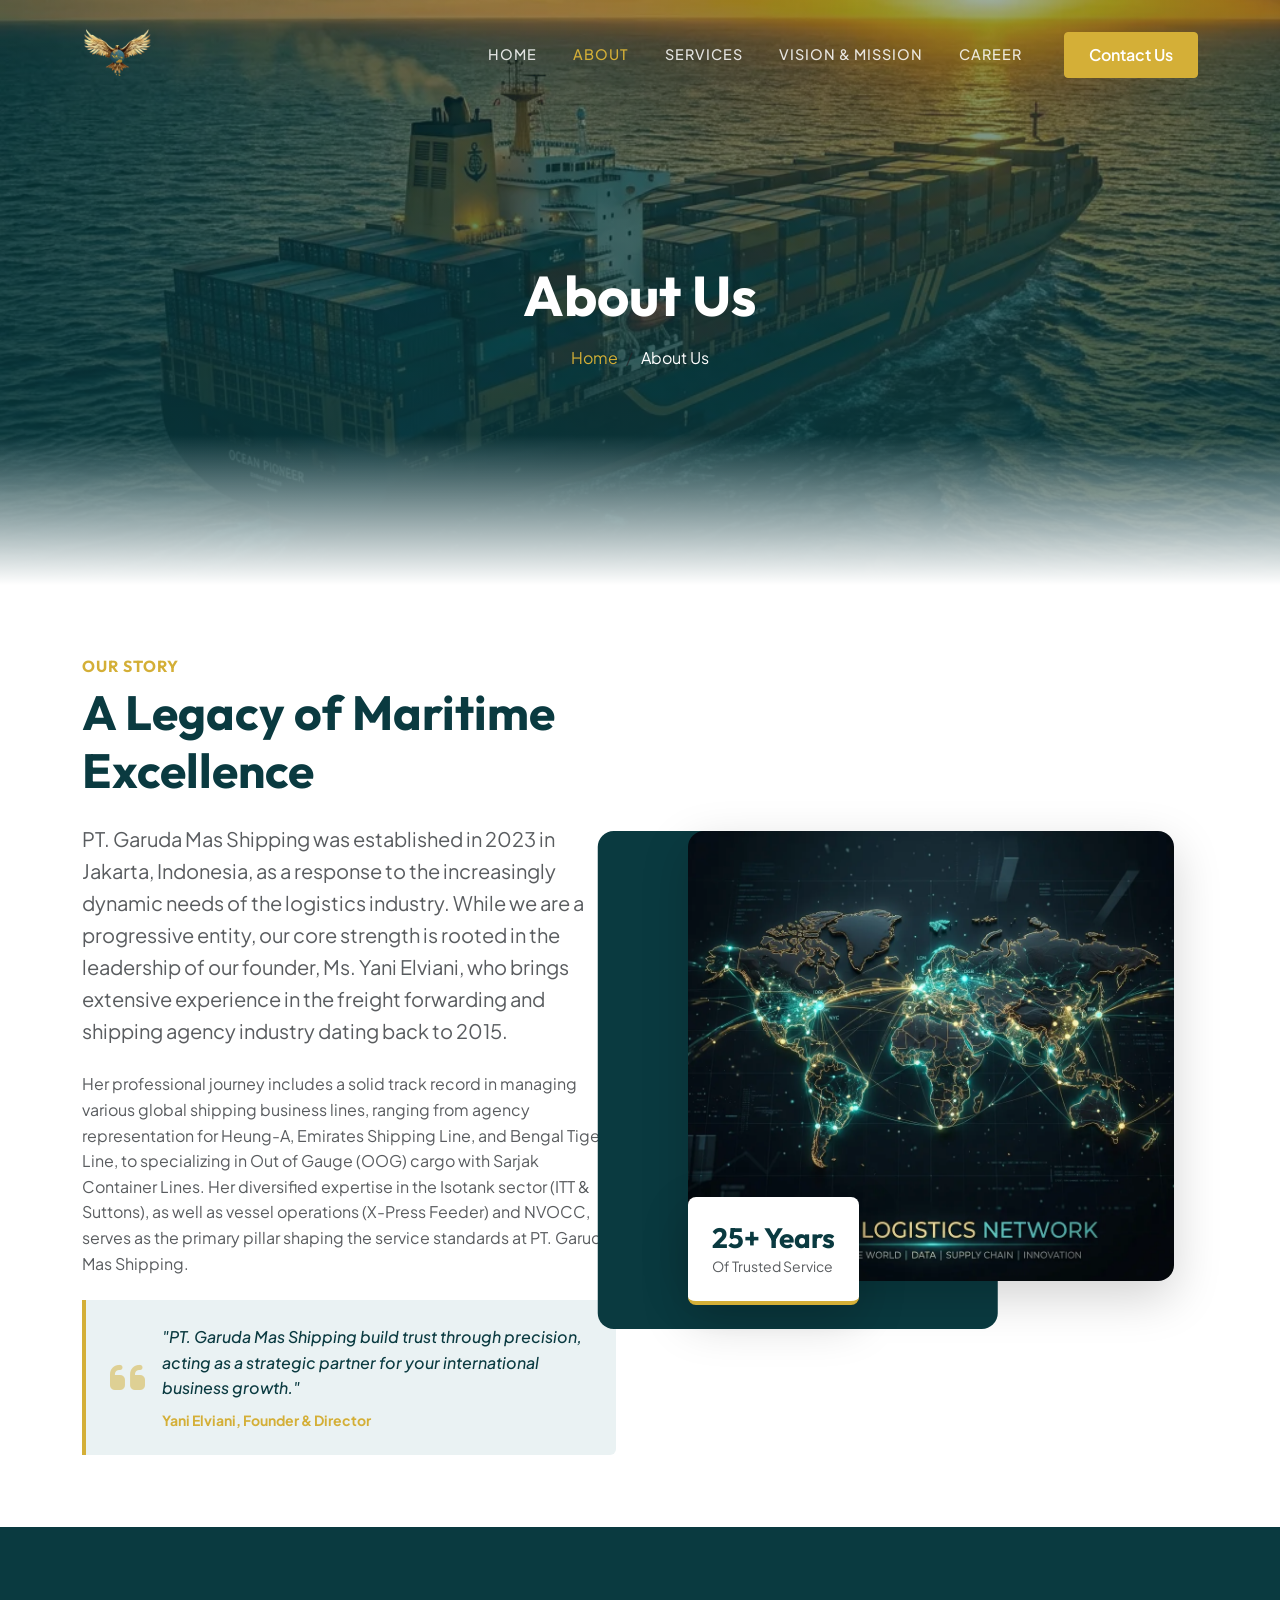
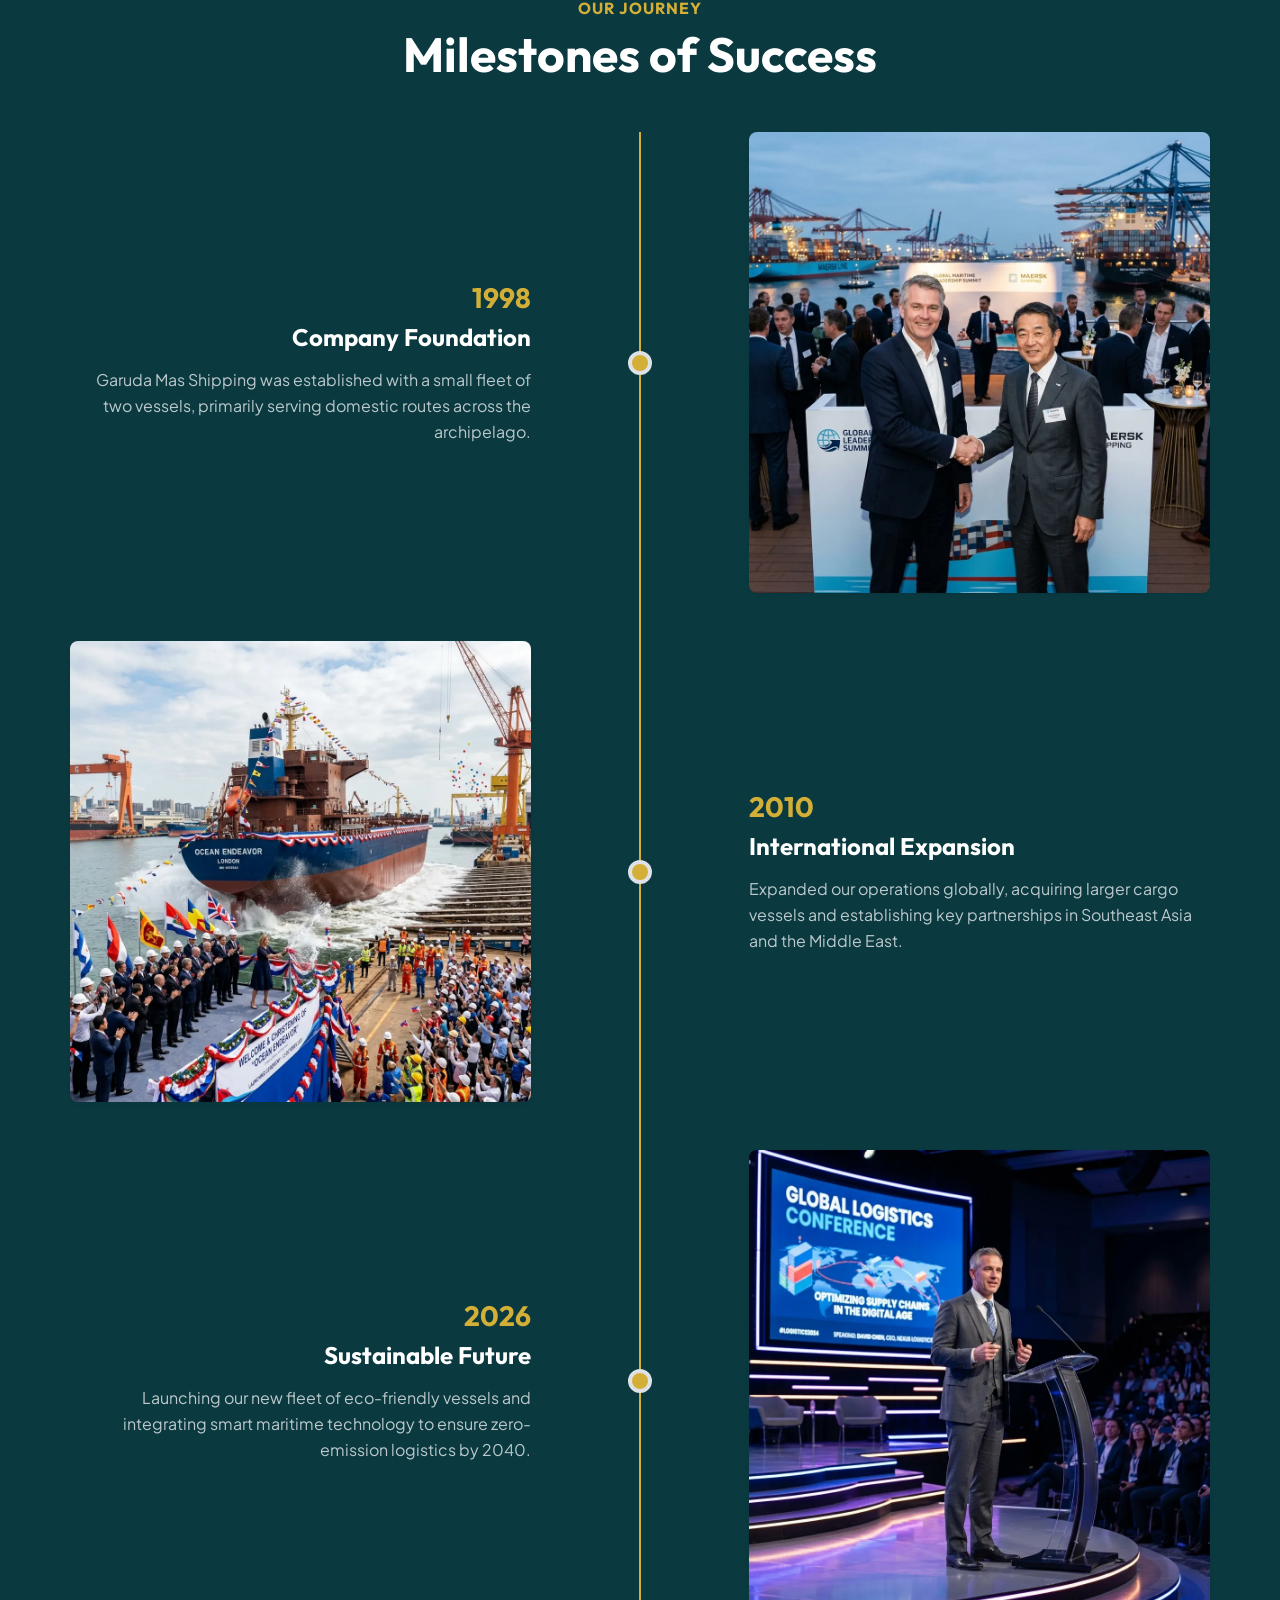
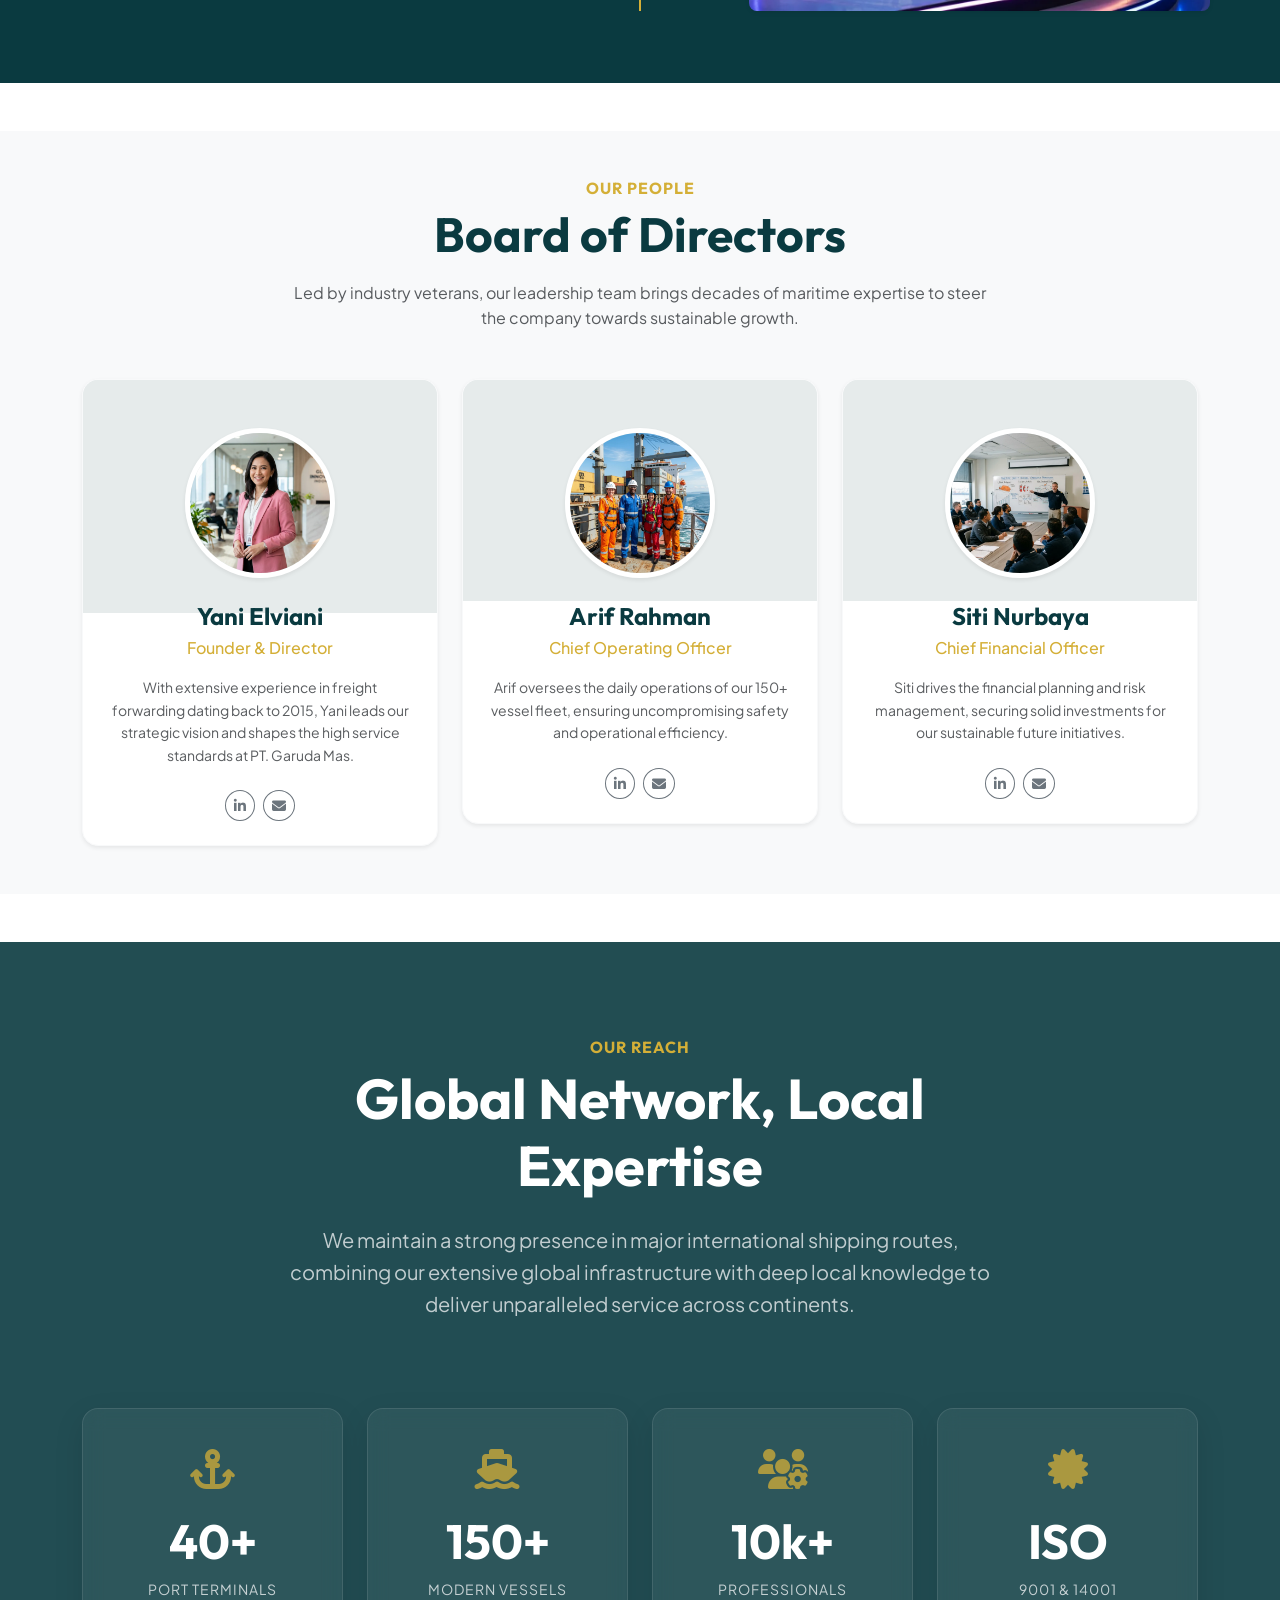
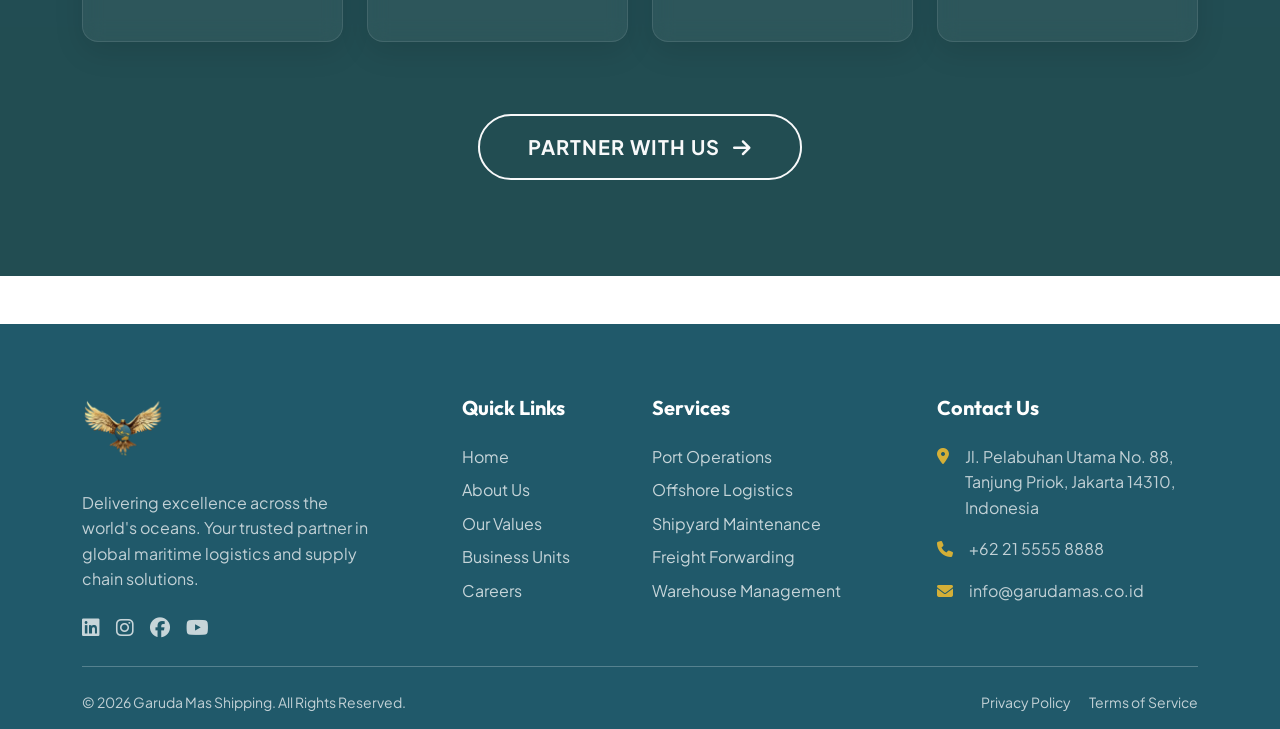
==== commit b3ac2181: "aanimasi" ====
--- a/about.html
+++ b/about.html
@@ -34,7 +34,7 @@
     <nav class="navbar navbar-expand-lg fixed-top" id="mainNav">
         <div class="container">
             <a class="navbar-brand" href="index.html">
-                <img src="img/logo.png" alt="Garuda Mas Shipping Logo" height="60">
+                <img src="img/logo.webp" alt="Garuda Mas Shipping Logo" height="60">
             </a>
             <button class="navbar-toggler" type="button" data-bs-toggle="collapse" data-bs-target="#navbarResponsive"
                 aria-controls="navbarResponsive" aria-expanded="false" aria-label="Toggle navigation">
@@ -55,7 +55,7 @@
 
     <!-- Page Header -->
     <header class="page-header position-relative d-flex align-items-center justify-content-center"
-        style="background-image: url('assets/images/about_hero_banner.png'); background-size: cover; background-position: center; height: 65vh; margin-top: 0;">
+        style="background-image: url('assets/images/about_hero_banner.webp'); background-size: cover; background-position: center; height: 65vh; margin-top: 0;">
         <div class="position-absolute top-0 start-0 w-100 h-100"
             style="background: linear-gradient(to top, rgba(10,58,64,0.95), rgba(10,58,64,0.4));"></div>
         <!-- White bottom fade/shadow -->
@@ -107,9 +107,9 @@
                         <div
                             class="position-absolute top-0 end-0 w-75 h-100 bg-teal rounded-4 opacity-10 translate-middle-x mt-4 z-0">
                         </div>
-                        <img src="assets/images/about_map_1778153520044.png" alt="Garuda Mas Shipping Operations"
+                        <img src="assets/images/about_map_1778153520044.webp" alt="Garuda Mas Shipping Operations"
                             class="img-fluid rounded-4 shadow-lg position-relative z-1 w-100 object-fit-cover"
-                            style="height: 450px;">
+                            style="height: 450px;" loading="lazy" decoding="async">
                         <div
                             class="position-absolute bottom-0 start-0 bg-white p-4 rounded-3 shadow-lg z-2 mb-n4 ms-4 border-bottom border-gold border-4">
                             <h3 class="fw-bold text-teal mb-0">25+ Years</h3>
@@ -147,8 +147,8 @@
                                 style="width: 24px; height: 24px;"></div>
                         </div>
                         <div class="col-lg-5">
-                            <img src="assets/images/activity_1_1778153710018.png" alt="Foundation"
-                                class="img-fluid rounded-3 shadow-sm w-100 object-fit-cover" style="height: auto">
+                            <img src="assets/images/activity_1_1778153710018.webp" alt="Foundation"
+                                class="img-fluid rounded-3 shadow-sm w-100 object-fit-cover" style="height: auto" loading="lazy" decoding="async">
                         </div>
                     </div>
 
@@ -166,8 +166,8 @@
                                 style="width: 24px; height: 24px;"></div>
                         </div>
                         <div class="col-lg-5">
-                            <img src="assets/images/activity_2_1778153726680.png" alt="Expansion"
-                                class="img-fluid rounded-3 shadow-sm w-100 object-fit-cover" style="height: auto;">
+                            <img src="assets/images/activity_2_1778153726680.webp" alt="Expansion"
+                                class="img-fluid rounded-3 shadow-sm w-100 object-fit-cover" style="height: auto;" loading="lazy" decoding="async">
                         </div>
                     </div>
 
@@ -184,8 +184,8 @@
                                 style="width: 24px; height: 24px;"></div>
                         </div>
                         <div class="col-lg-5">
-                            <img src="assets/images/activity_4_1778153762395.png" alt="Sustainability"
-                                class="img-fluid rounded-3 shadow-sm w-100 object-fit-cover" style="height: auto">
+                            <img src="assets/images/activity_4_1778153762395.webp" alt="Sustainability"
+                                class="img-fluid rounded-3 shadow-sm w-100 object-fit-cover" style="height: auto" loading="lazy" decoding="async">
                         </div>
                     </div>
                 </div>
@@ -210,9 +210,9 @@
                         class="team-card bg-white rounded-4 overflow-hidden shadow-sm text-center group border border-light">
                         <div class="pt-5 pb-4 px-4 position-relative">
                             <div class="position-absolute top-0 start-0 w-100 h-50 bg-teal-light z-0"></div>
-                            <img src="assets/images/founder_yani.png" alt="Founder & Director"
+                            <img src="assets/images/founder_yani.webp" alt="Founder & Director"
                                 class="rounded-circle border border-5 border-white shadow-sm position-relative z-1 object-fit-cover"
-                                style="width: 150px; height: 150px; object-position: top;">
+                                style="width: 150px; height: 150px; object-position: top;" loading="lazy" decoding="async">
                             <h4 class="fw-bold text-teal mt-4 mb-1">Yani Elviani</h4>
                             <p class="text-gold fw-medium mb-3">Founder & Director</p>
                             <p class="text-muted small mb-4">With extensive experience in freight forwarding dating back
@@ -233,9 +233,9 @@
                         class="team-card bg-white rounded-4 overflow-hidden shadow-sm text-center group border border-light">
                         <div class="pt-5 pb-4 px-4 position-relative">
                             <div class="position-absolute top-0 start-0 w-100 h-50 bg-teal-light z-0"></div>
-                            <img src="assets/images/career_crew_1778153685563.png" alt="COO"
+                            <img src="assets/images/career_crew_1778153685563.webp" alt="COO"
                                 class="rounded-circle border border-5 border-white shadow-sm position-relative z-1 object-fit-cover"
-                                style="width: 150px; height: 150px;">
+                                style="width: 150px; height: 150px;" loading="lazy" decoding="async">
                             <h4 class="fw-bold text-teal mt-4 mb-1">Arif Rahman</h4>
                             <p class="text-gold fw-medium mb-3">Chief Operating Officer</p>
                             <p class="text-muted small mb-4">Arif oversees the daily operations of our 150+ vessel
@@ -255,9 +255,9 @@
                         class="team-card bg-white rounded-4 overflow-hidden shadow-sm text-center group border border-light">
                         <div class="pt-5 pb-4 px-4 position-relative">
                             <div class="position-absolute top-0 start-0 w-100 h-50 bg-teal-light z-0"></div>
-                            <img src="assets/images/activity_3_1778153747289.png" alt="CFO"
+                            <img src="assets/images/activity_3_1778153747289.webp" alt="CFO"
                                 class="rounded-circle border border-5 border-white shadow-sm position-relative z-1 object-fit-cover"
-                                style="width: 150px; height: 150px;">
+                                style="width: 150px; height: 150px;" loading="lazy" decoding="async">
                             <h4 class="fw-bold text-teal mt-4 mb-1">Siti Nurbaya</h4>
                             <p class="text-gold fw-medium mb-3">Chief Financial Officer</p>
                             <p class="text-muted small mb-4">Siti drives the financial planning and risk management,
@@ -277,7 +277,7 @@
 
     <!-- Global Presence - Professional Redesign -->
     <section class="global-reach-section py-5 my-5 position-relative bg-teal text-white"
-        style="background-image: url('assets/images/about_map_1778153520044.png'); background-size: cover; background-position: center; background-attachment: fixed;">
+        style="background-image: url('assets/images/about_map_1778153520044.webp'); background-size: cover; background-position: center; background-attachment: fixed;">
         <!-- Dark Overlay -->
         <div class="position-absolute top-0 start-0 w-100 h-100" style="background-color: rgba(10, 58, 64, 0.9);"></div>
 
@@ -358,7 +358,7 @@
             <div class="row g-4 mb-4">
                 <div class="col-lg-4 pe-lg-5">
                     <a class="navbar-brand mb-4 d-inline-block" href="index.html">
-                        <img src="img/logo.png" alt="Garuda Mas Shipping Logo" height="70">
+                        <img src="img/logo.webp" alt="Garuda Mas Shipping Logo" height="70">
                     </a>
                     <p class="text-light opacity-75 mb-4 pe-lg-4">Delivering excellence across the world's oceans. Your
                         trusted partner in global maritime logistics and supply chain solutions.</p>
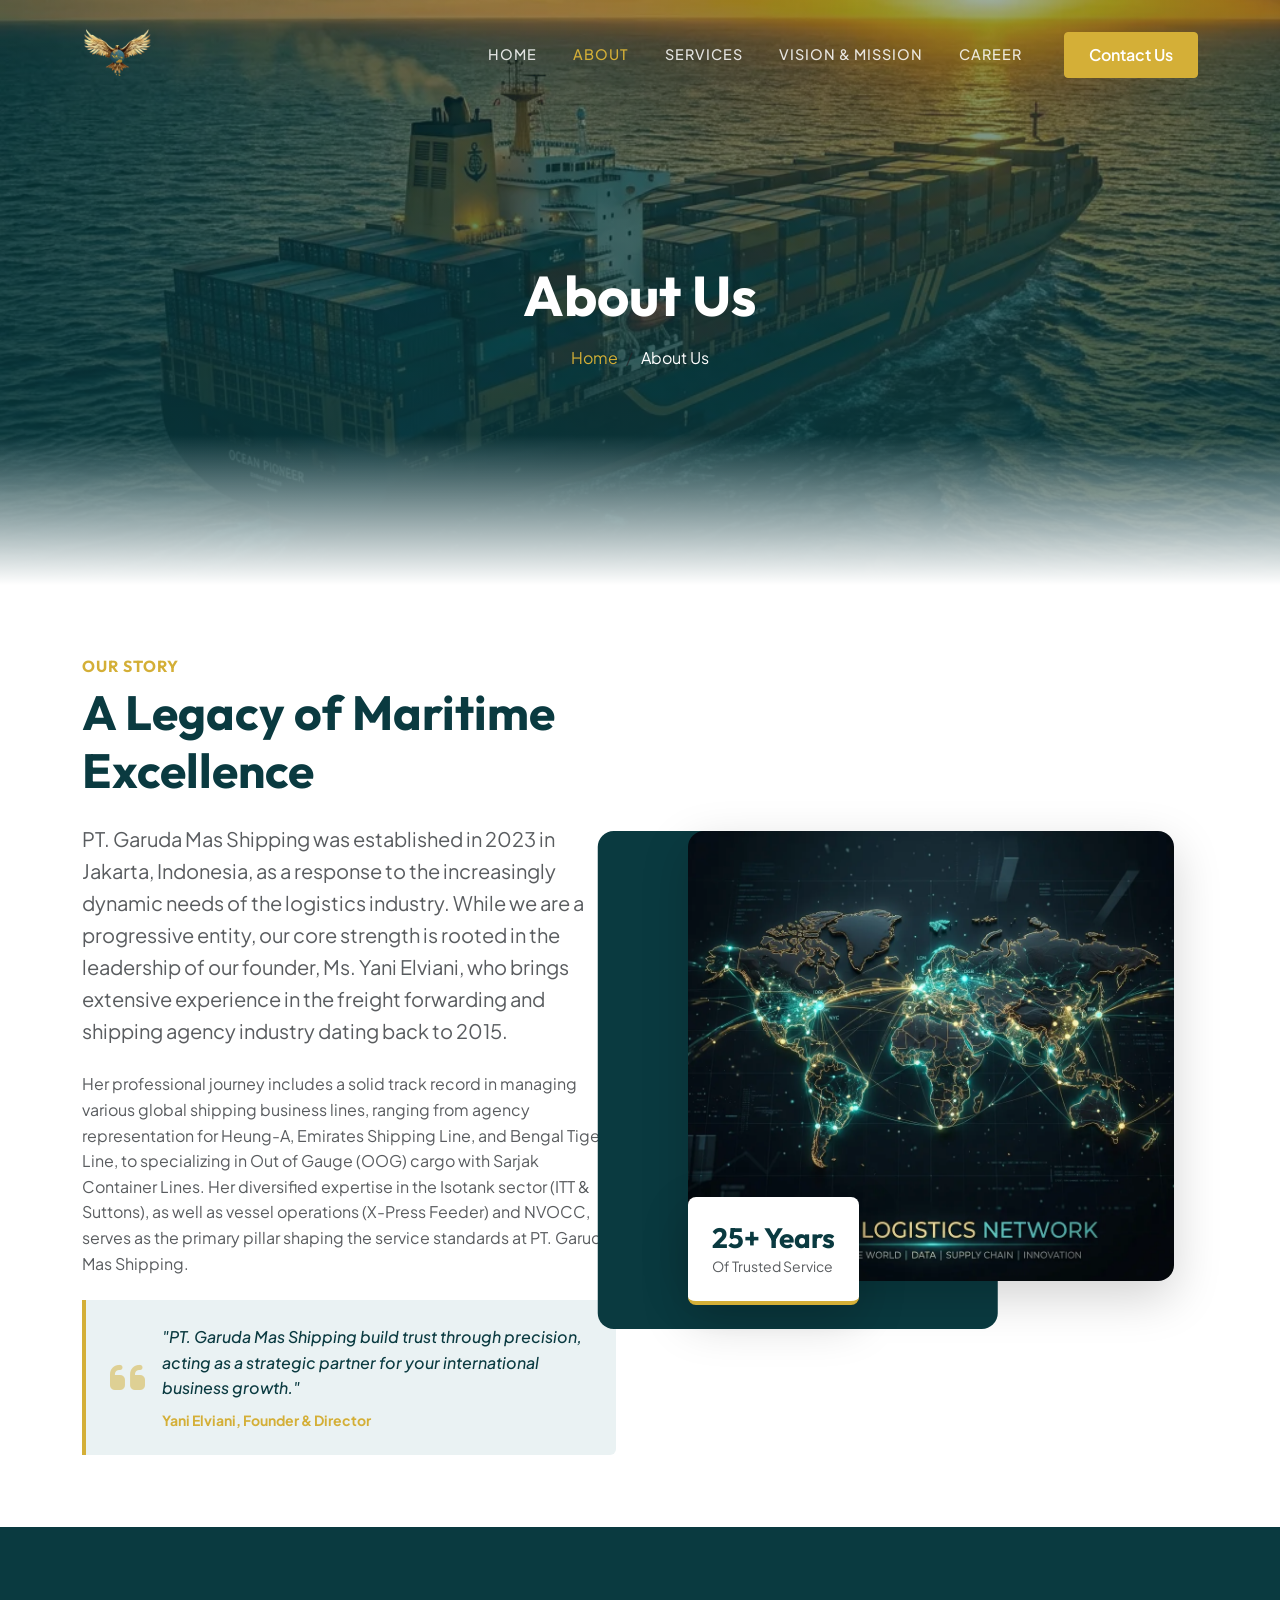
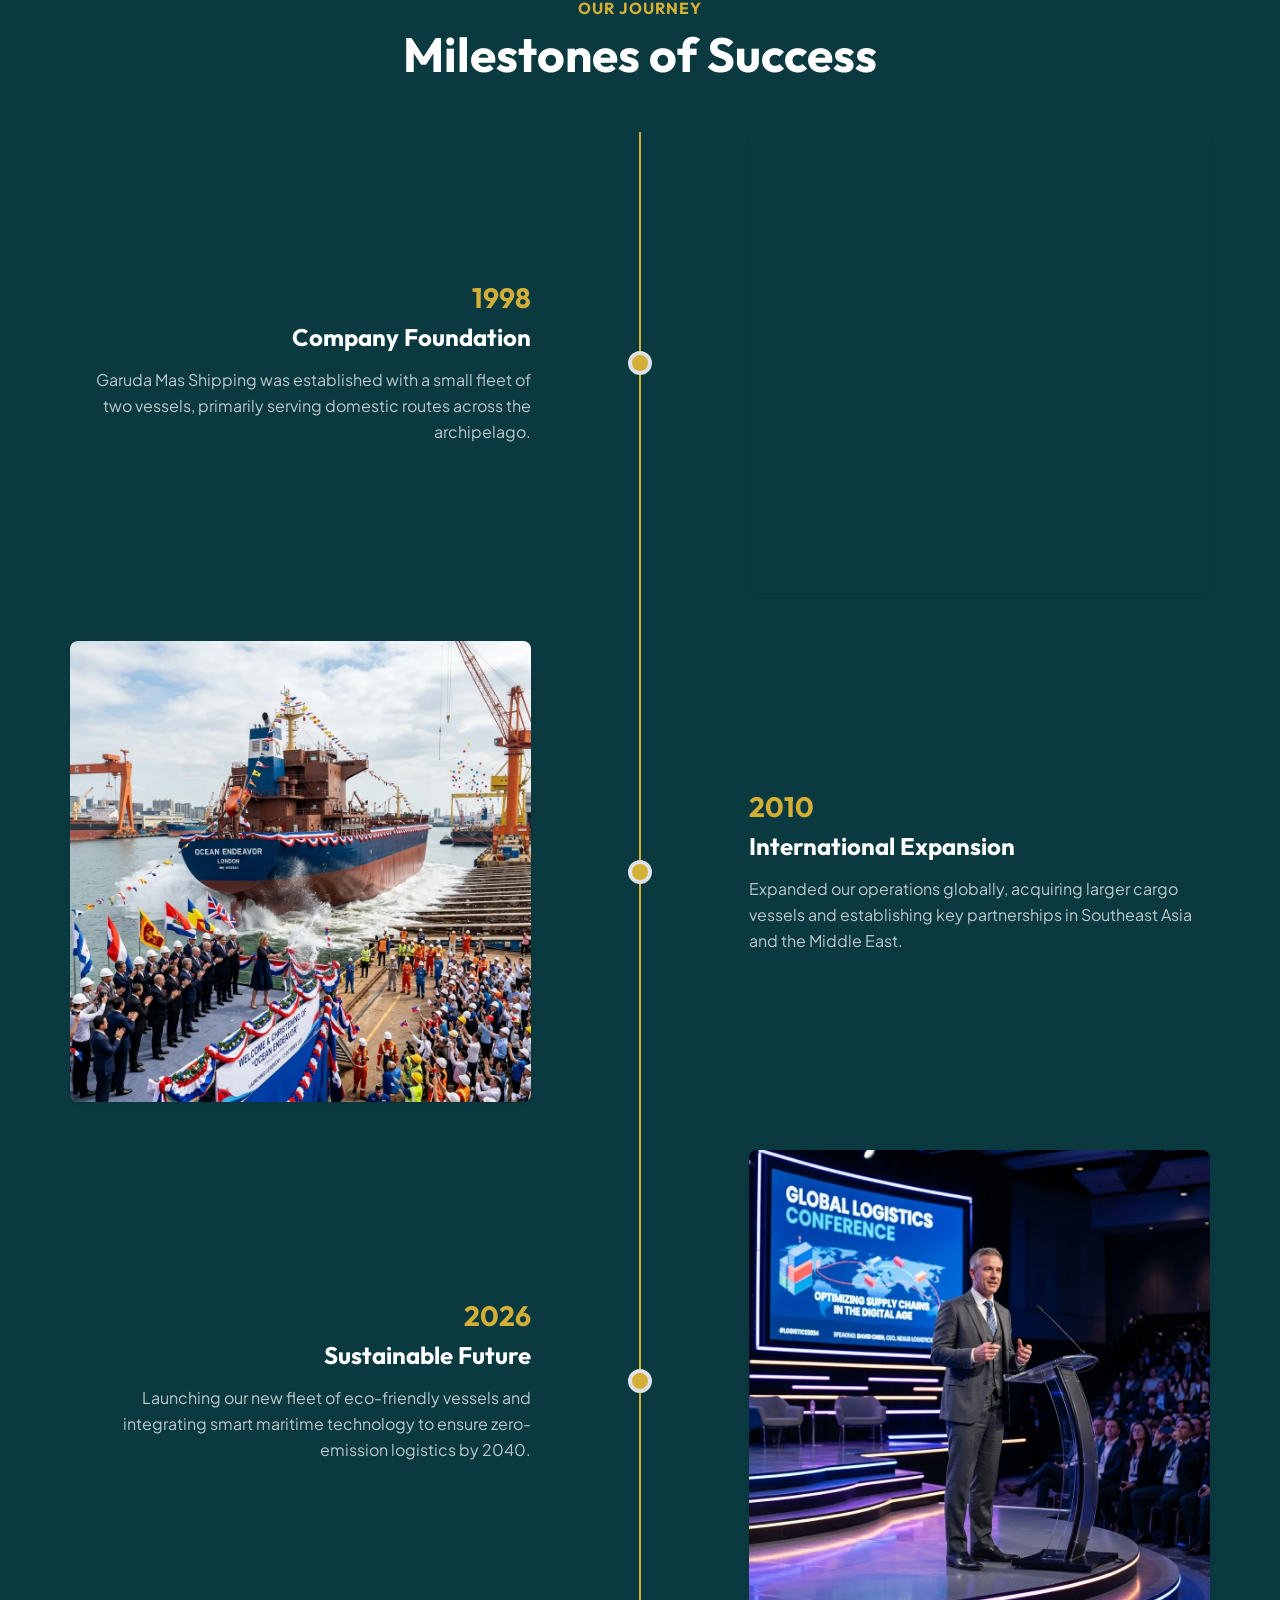
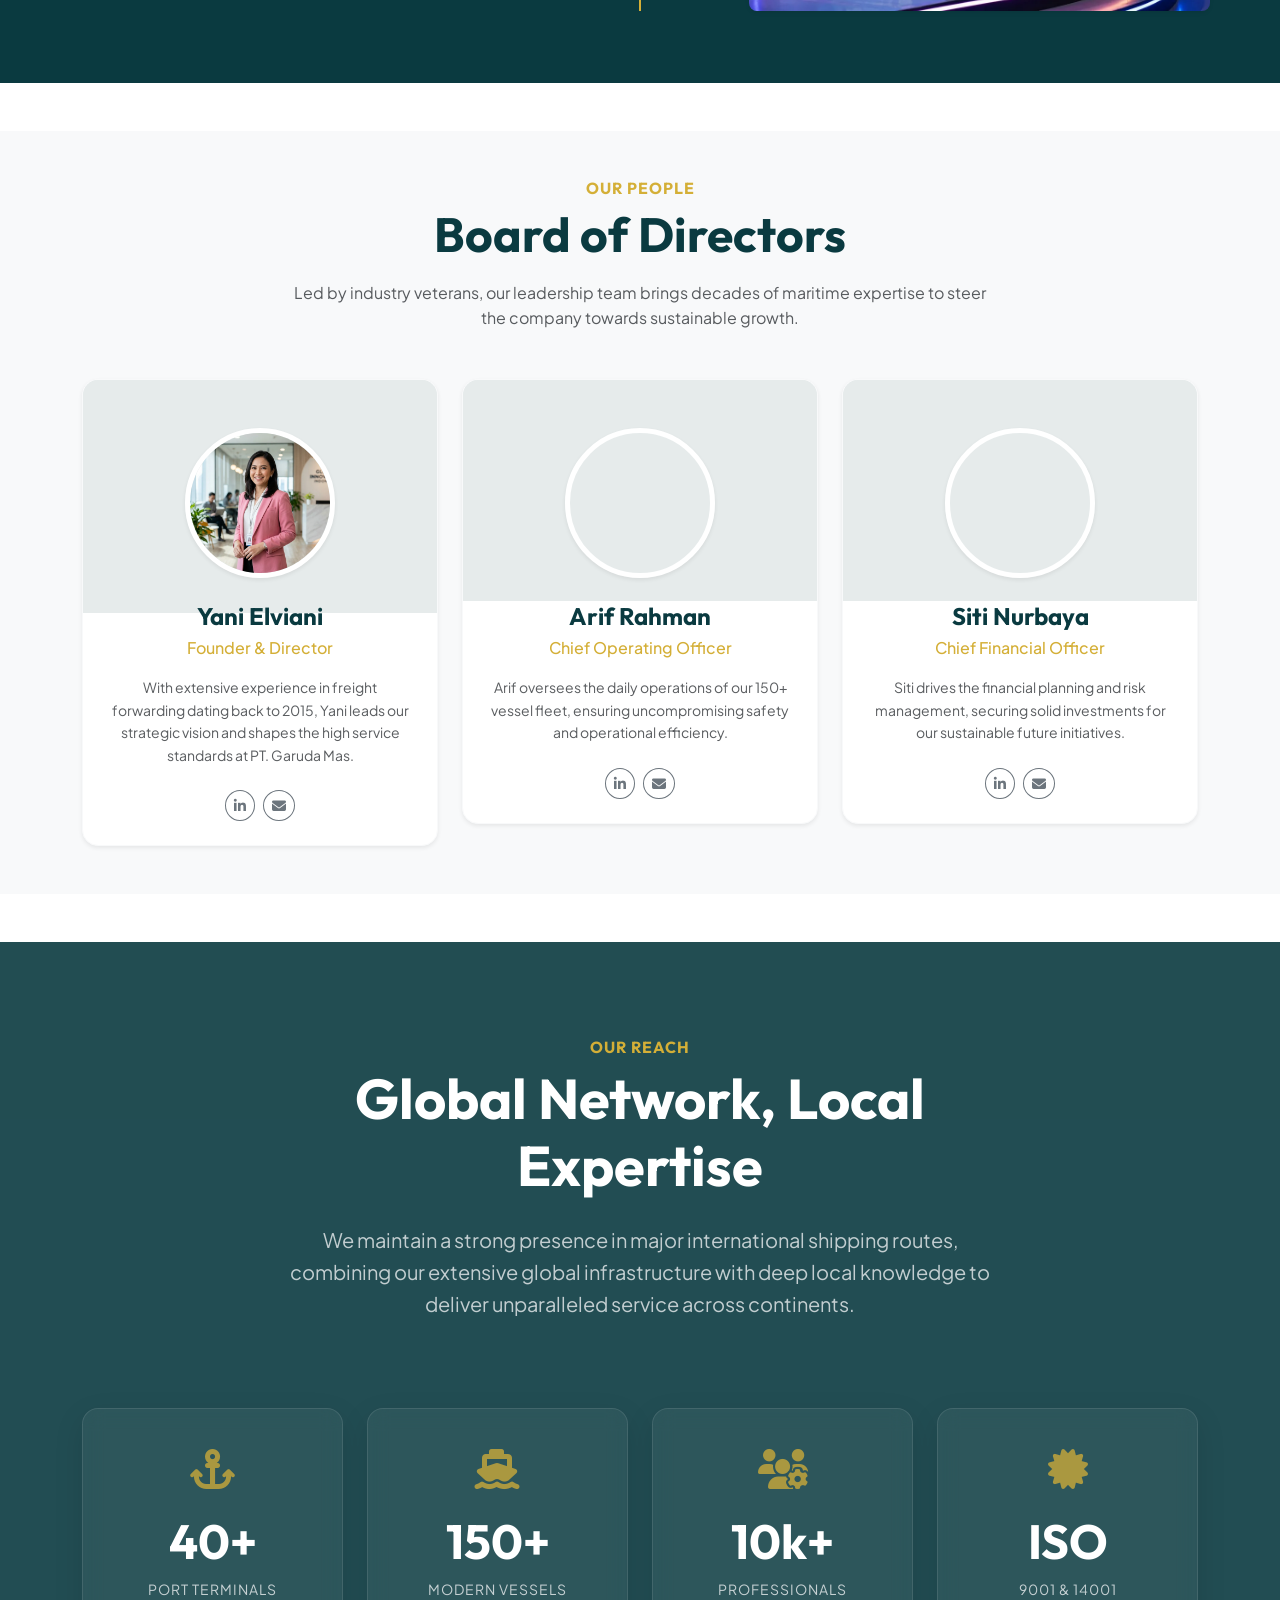
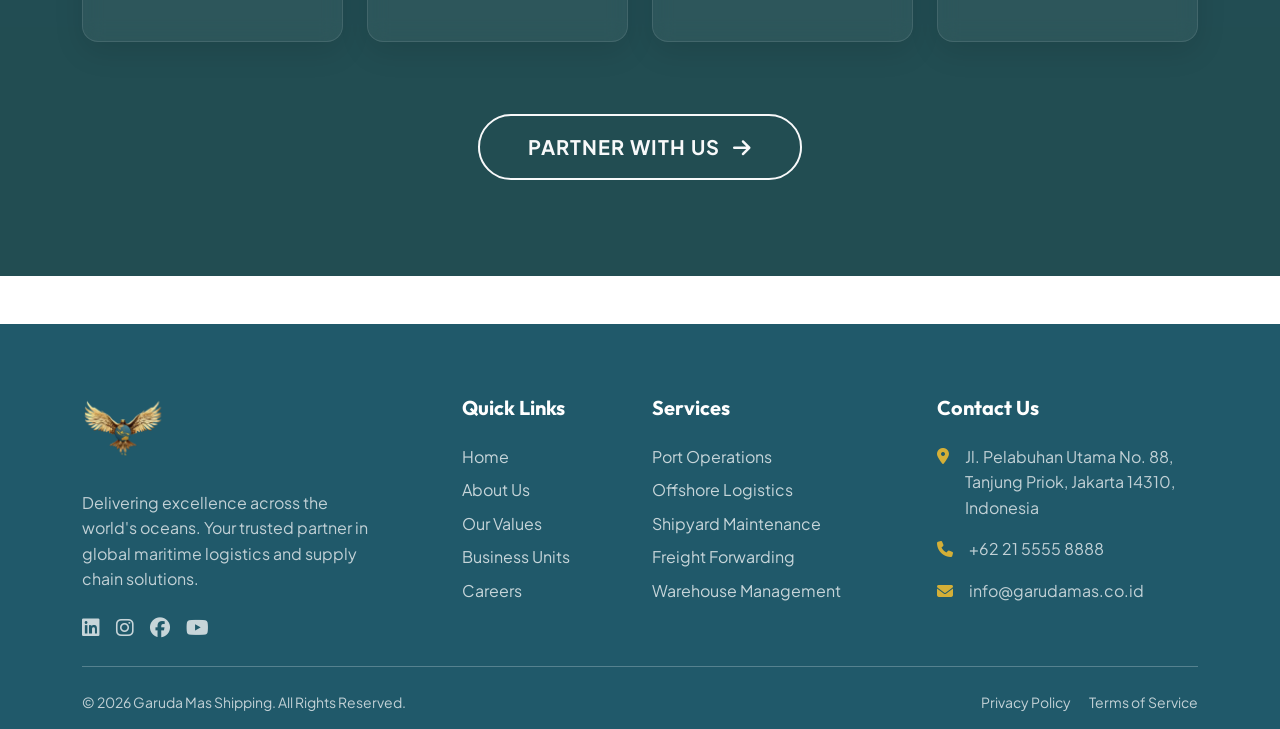
==== commit 535e6393: "update" ====
--- a/about.html
+++ b/about.html
@@ -135,7 +135,7 @@
                         style="width: 2px; transform: translateX(-50%);"></div>
 
                     <!-- Timeline Item 1 -->
-                    <div class="row align-items-center mb-5 timeline-item">
+                    <div class="row align-items-center mb-5 timeline-item" data-aos="fade-up">
                         <div class="col-lg-5 text-lg-end mb-4 mb-lg-0">
                             <h3 class="text-gold fw-bold mb-2">1998</h3>
                             <h4 class="fw-bold mb-3">Company Foundation</h4>
@@ -153,7 +153,7 @@
                     </div>
 
                     <!-- Timeline Item 2 -->
-                    <div class="row align-items-center mb-5 timeline-item flex-lg-row-reverse">
+                    <div class="row align-items-center mb-5 timeline-item flex-lg-row-reverse" data-aos="fade-up" data-aos-delay="100">
                         <div class="col-lg-5 text-lg-start mb-4 mb-lg-0">
                             <h3 class="text-gold fw-bold mb-2">2010</h3>
                             <h4 class="fw-bold mb-3">International Expansion</h4>
@@ -172,7 +172,7 @@
                     </div>
 
                     <!-- Timeline Item 3 -->
-                    <div class="row align-items-center timeline-item">
+                    <div class="row align-items-center timeline-item" data-aos="fade-up" data-aos-delay="200">
                         <div class="col-lg-5 text-lg-end mb-4 mb-lg-0">
                             <h3 class="text-gold fw-bold mb-2">2026</h3>
                             <h4 class="fw-bold mb-3">Sustainable Future</h4>
@@ -205,7 +205,7 @@
 
             <div class="row g-4">
                 <!-- Team Member 1 -->
-                <div class="col-md-6 col-lg-4">
+                <div class="col-md-6 col-lg-4" data-aos="fade-up">
                     <div
                         class="team-card bg-white rounded-4 overflow-hidden shadow-sm text-center group border border-light">
                         <div class="pt-5 pb-4 px-4 position-relative">
@@ -228,7 +228,7 @@
                     </div>
                 </div>
                 <!-- Team Member 2 -->
-                <div class="col-md-6 col-lg-4">
+                <div class="col-md-6 col-lg-4" data-aos="fade-up" data-aos-delay="100">
                     <div
                         class="team-card bg-white rounded-4 overflow-hidden shadow-sm text-center group border border-light">
                         <div class="pt-5 pb-4 px-4 position-relative">
@@ -250,7 +250,7 @@
                     </div>
                 </div>
                 <!-- Team Member 3 -->
-                <div class="col-md-6 col-lg-4 mx-auto">
+                <div class="col-md-6 col-lg-4 mx-auto" data-aos="fade-up" data-aos-delay="200">
                     <div
                         class="team-card bg-white rounded-4 overflow-hidden shadow-sm text-center group border border-light">
                         <div class="pt-5 pb-4 px-4 position-relative">
--- a/assets/css/style.css
+++ b/assets/css/style.css
@@ -438,4 +438,39 @@
 
 .phone-mockup-container:hover img {
     transform: rotate(0deg) scale(1.05) !important;
+}
+
+/* Modern Lightweight Animations for Cards & Timelines */
+.timeline-item {
+    transition: all 0.4s ease;
+}
+.timeline-item img {
+    transition: transform 0.5s cubic-bezier(0.165, 0.84, 0.44, 1), box-shadow 0.5s cubic-bezier(0.165, 0.84, 0.44, 1);
+}
+.timeline-item:hover img {
+    transform: scale(1.03);
+    box-shadow: 0 15px 35px rgba(10, 58, 64, 0.2) !important;
+}
+.timeline-dot {
+    transition: transform 0.4s cubic-bezier(0.175, 0.885, 0.32, 1.275), background-color 0.4s ease, box-shadow 0.4s ease;
+}
+.timeline-item:hover .timeline-dot {
+    transform: scale(1.4);
+    background-color: var(--white) !important;
+    box-shadow: 0 0 15px rgba(212, 175, 55, 0.5);
+}
+
+.team-card {
+    transition: transform 0.4s cubic-bezier(0.165, 0.84, 0.44, 1), box-shadow 0.4s cubic-bezier(0.165, 0.84, 0.44, 1);
+}
+.team-card:hover {
+    transform: translateY(-10px);
+    box-shadow: 0 20px 40px rgba(10, 58, 64, 0.12) !important;
+    border-color: rgba(212, 175, 55, 0.3) !important;
+}
+.team-card img {
+    transition: transform 0.5s ease;
+}
+.team-card:hover img {
+    transform: scale(1.08);
 }
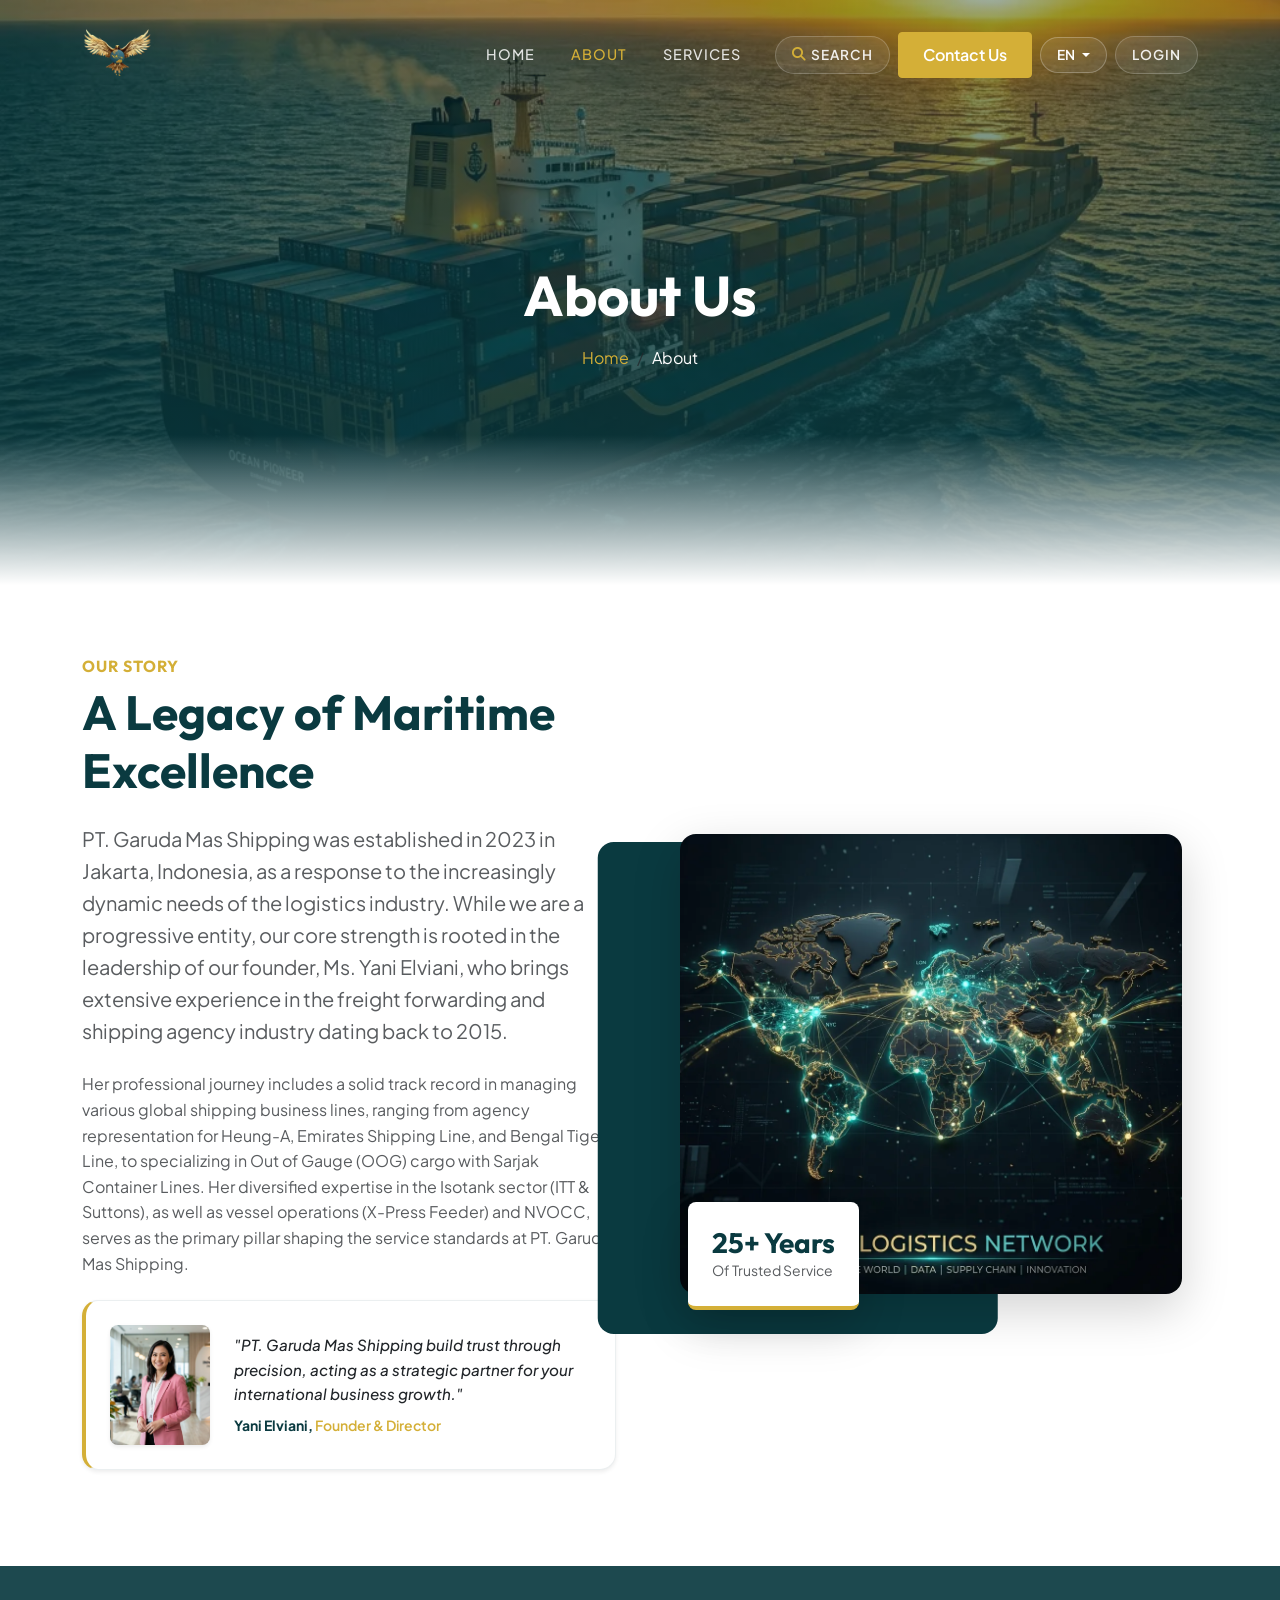
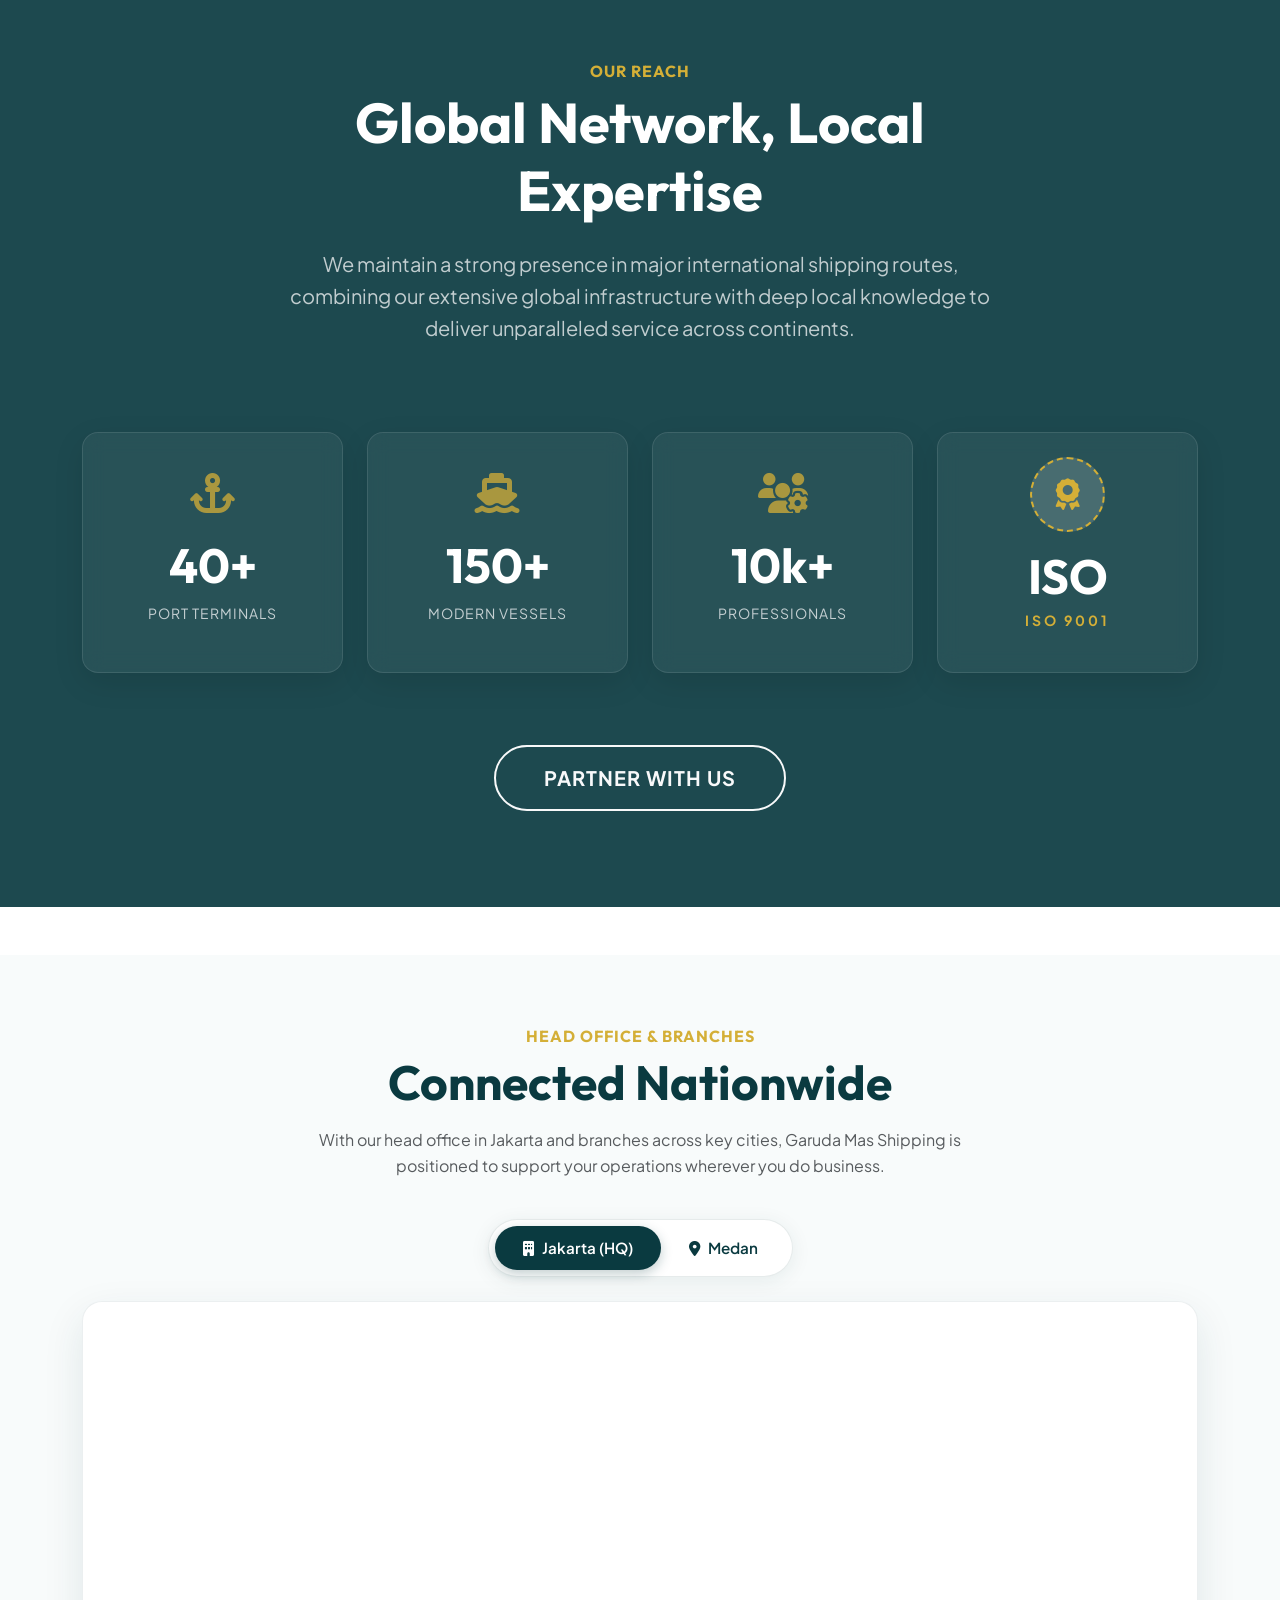
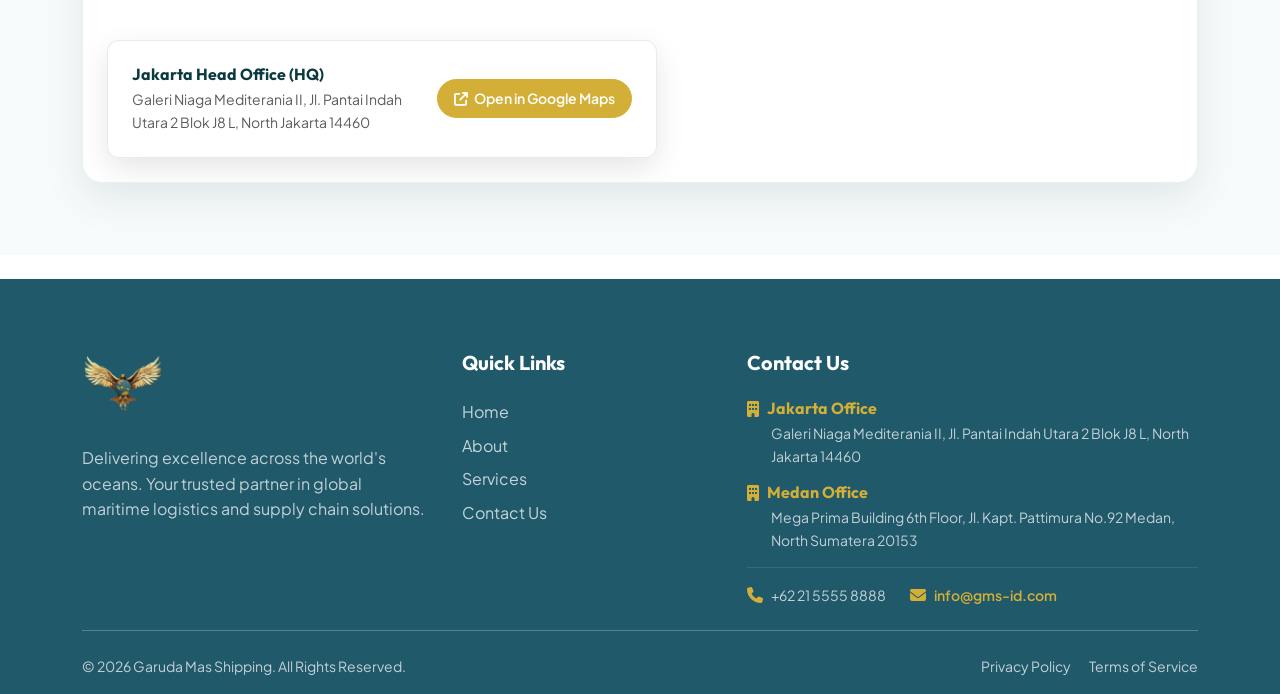
==== commit 2d521152: "update" ====
--- a/about.html
+++ b/about.html
@@ -4,9 +4,9 @@
 <head>
     <meta charset="UTF-8">
     <meta name="viewport" content="width=device-width, initial-scale=1.0">
-    <title>About Us - Garuda Mas Shipping</title>
+    <title>About Us | Garuda Mas Shipping</title>
     <meta name="description"
-        content="Learn more about Garuda Mas Shipping, our history, leadership, and our commitment to providing top-tier maritime logistics.">
+        content="Learn more about Garuda Mas Shipping, our history, leadership, values, and global maritime logistics network.">
 
     <!-- Google Fonts -->
     <link rel="preconnect" href="https://fonts.googleapis.com">
@@ -33,25 +33,68 @@
     <!-- Navigation Bar -->
     <nav class="navbar navbar-expand-lg fixed-top" id="mainNav">
         <div class="container">
-            <a class="navbar-brand" href="index.html">
+            <a class="navbar-brand d-flex align-items-center" href="index.html#home">
                 <img src="img/logo.webp" alt="Garuda Mas Shipping Logo" height="60">
             </a>
-            <button class="navbar-toggler" type="button" data-bs-toggle="collapse" data-bs-target="#navbarResponsive"
-                aria-controls="navbarResponsive" aria-expanded="false" aria-label="Toggle navigation">
-                <i class="fa-solid fa-bars"></i>
+            <button class="navbar-toggler text-white border-0" type="button" data-bs-toggle="collapse"
+                data-bs-target="#navbarResponsive" aria-controls="navbarResponsive" aria-expanded="false"
+                aria-label="Toggle navigation">
+                <i class="fa-solid fa-bars fs-3"></i>
             </button>
             <div class="collapse navbar-collapse" id="navbarResponsive">
-                <ul class="navbar-nav ms-auto text-uppercase py-4 py-lg-0">
-                    <li class="nav-item"><a class="nav-link" href="index.html#home">Home</a></li>
-                    <li class="nav-item"><a class="nav-link active" href="about.html">About</a></li>
-                    <li class="nav-item"><a class="nav-link" href="services.html">Services</a></li>
-                    <li class="nav-item"><a class="nav-link" href="vision-mission.html">Vision & Mission</a></li>
-                    <li class="nav-item"><a class="nav-link" href="index.html#career">Career</a></li>
+                <ul class="navbar-nav ms-auto text-uppercase py-3 py-lg-0 align-items-lg-center">
+                    <li class="nav-item"><a class="nav-link" href="index.html#home" data-i18n="nav_home">Home</a></li>
+                    <li class="nav-item"><a class="nav-link active" href="about.html" data-i18n="nav_about">About</a></li>
+                    <li class="nav-item"><a class="nav-link" href="services.html" data-i18n="nav_services">Services</a></li>
                 </ul>
-                <a href="index.html#contact" class="btn btn-primary btn-gold ms-lg-4 mt-3 mt-lg-0">Contact Us</a>
+
+                <div class="nav-actions-container d-flex flex-column flex-lg-row align-items-lg-center gap-2 mt-3 mt-lg-0 ms-lg-3">
+                    <!-- Search Trigger -->
+                    <a href="#" class="nav-action-btn search-trigger" title="Search">
+                        <i class="fa-solid fa-magnifying-glass me-1 text-gold"></i>
+                        <span data-i18n="nav_search">SEARCH</span>
+                    </a>
+
+                    <!-- Contact Us Button -->
+                    <a href="contact.html" class="btn btn-gold text-nowrap" data-i18n="nav_contact">Contact Us</a>
+
+                    <!-- Language Switcher & Login Row -->
+                    <div class="d-flex align-items-center gap-2 w-100 w-lg-auto">
+                        <!-- Language Switcher Dropdown -->
+                        <div class="dropdown flex-grow-1 flex-lg-grow-0">
+                            <button class="btn lang-dropdown-btn dropdown-toggle d-flex align-items-center justify-content-center gap-1 w-100"
+                                type="button" id="langDropdown" data-bs-toggle="dropdown" aria-expanded="false">
+                                <span id="currentLangLabel">EN</span>
+                            </button>
+                            <ul class="dropdown-menu dropdown-menu-end lang-dropdown-menu" aria-labelledby="langDropdown">
+                                <li><a class="dropdown-item active" href="#" data-lang="en"><i
+                                            class="fa-solid fa-globe me-2 text-gold"></i>English (EN)</a></li>
+                                <li><a class="dropdown-item" href="#" data-lang="id"><i
+                                            class="fa-solid fa-globe me-2 text-gold"></i>Indonesia (ID)</a></li>
+                            </ul>
+                        </div>
+
+                        <!-- Login Link -->
+                        <a href="https://www.garudamasshipping.com/" target="_blank" rel="noopener noreferrer" class="nav-action-btn nav-login-btn flex-grow-1 flex-lg-grow-0 text-center" data-i18n="nav_login">LOGIN</a>
+                    </div>
+                </div>
             </div>
         </div>
     </nav>
+
+    <!-- Search Modal Overlay -->
+    <div id="searchModal" class="search-modal-backdrop">
+        <div class="search-modal-box">
+            <button id="searchCloseBtn" class="search-close-btn" aria-label="Close Search"><i
+                    class="fa-solid fa-xmark"></i></button>
+            <form action="#" onsubmit="event.preventDefault();">
+                <input type="text" id="searchModalInput" class="search-modal-input"
+                    placeholder="Type here to search services, cargo, or information..." autocomplete="off">
+            </form>
+            <div class="mt-3 text-white-50 small">Press <kbd
+                    class="bg-dark text-gold border border-secondary px-2 py-1 rounded">ESC</kbd> to exit</div>
+        </div>
+    </div>
 
     <!-- Page Header -->
     <header class="page-header position-relative d-flex align-items-center justify-content-center"
@@ -63,12 +106,11 @@
             style="height: 150px; background: linear-gradient(to top, rgba(255,255,255,1) 0%, rgba(255,255,255,0) 100%); z-index: 1;">
         </div>
         <div class="container position-relative z-3 text-center text-white mt-5">
-            <h1 class="display-4 fw-bold mb-3">About Us</h1>
+            <h1 class="display-4 fw-bold mb-3" data-i18n="about_page_title">About Us</h1>
             <nav aria-label="breadcrumb">
                 <ol class="breadcrumb justify-content-center mb-0">
-                    <li class="breadcrumb-item"><a href="index.html" class="text-gold text-decoration-none">Home</a>
-                    </li>
-                    <li class="breadcrumb-item active text-white" aria-current="page">About Us</li>
+                    <li class="breadcrumb-item"><a href="index.html" class="text-gold text-decoration-none" data-i18n="nav_home">Home</a></li>
+                    <li class="breadcrumb-item active text-white" aria-current="page" data-i18n="nav_about">About Us</li>
                 </ol>
             </nav>
         </div>
@@ -78,196 +120,41 @@
     <section class="py-5 my-4">
         <div class="container">
             <div class="row align-items-center g-5">
-                <div class="col-lg-6">
-                    <h6 class="text-gold fw-bold text-uppercase tracking-wide mb-2">Our Story</h6>
-                    <h2 class="display-5 fw-bold text-teal mb-4">A Legacy of Maritime Excellence</h2>
-                    <p class="text-muted fs-5 mb-4">PT. Garuda Mas Shipping was established in 2023 in Jakarta,
-                        Indonesia, as a response to the increasingly dynamic needs of the logistics industry. While we
-                        are a progressive entity, our core strength is rooted in the leadership of our founder, Ms. Yani
-                        Elviani, who brings extensive experience in the freight forwarding and shipping agency industry
-                        dating back to 2015.</p>
-                    <p class="text-muted mb-4">Her professional journey includes a solid track record in managing
-                        various global shipping business lines, ranging from agency representation for Heung-A, Emirates
-                        Shipping Line, and Bengal Tiger Line, to specializing in Out of Gauge (OOG) cargo with Sarjak
-                        Container Lines. Her diversified expertise in the Isotank sector (ITT & Suttons), as well as
-                        vessel operations (X-Press Feeder) and NVOCC, serves as the primary pillar shaping the service
-                        standards at PT. Garuda Mas Shipping.</p>
-                    <div
-                        class="d-flex align-items-center bg-light-teal p-4 border-start border-gold border-4 rounded-end">
-                        <i class="fa-solid fa-quote-left fs-1 text-gold opacity-50 me-3"></i>
+                <div class="col-lg-6 pe-lg-4">
+                    <h6 class="text-gold fw-bold text-uppercase tracking-wide mb-2" data-i18n="story_tag">Our Story</h6>
+                    <h2 class="display-5 fw-bold text-teal mb-4" data-i18n="story_title">A Legacy of Maritime Excellence</h2>
+                    <p class="text-muted fs-5 mb-4" data-i18n="story_p1">
+                        PT. Garuda Mas Shipping was established in 2023 in Jakarta, Indonesia, as a response to the increasingly dynamic needs of the logistics industry. While we are a progressive entity, our core strength is rooted in the leadership of our founder, Ms. Yani Elviani, who brings extensive experience in the freight forwarding and shipping agency industry dating back to 2015.
+                    </p>
+                    <p class="text-muted mb-4" data-i18n="story_p2">
+                        Her professional journey includes a solid track record in managing various global shipping business lines, ranging from agency representation for Heung-A, Emirates Shipping Line, and Bengal Tiger Line, to specializing in Out of Gauge (OOG) cargo with Sarjak Container Lines. Her diversified expertise in the Isotank sector (ITT & Suttons), as well as vessel operations (X-Press Feeder) and NVOCC, serves as the primary pillar shaping the service standards at PT. Garuda Mas Shipping.
+                    </p>
+
+                    <!-- Founder Quote Card with Photo -->
+                    <div class="founder-quote-card d-flex flex-column flex-sm-row align-items-center gap-4 p-4 rounded-4 shadow-sm mt-4">
+                        <img src="assets/images/founder_yani.webp" alt="Yani Elviani, Founder & Director"
+                            class="rounded-3 shadow-sm object-fit-cover flex-shrink-0"
+                            style="width: 100px; height: 120px; object-position: top;">
                         <div>
-                            <p class="mb-2 text-teal fw-medium fst-italic">"PT. Garuda Mas Shipping build trust through
-                                precision, acting as a strategic partner for your international business growth."</p>
-                            <p class="mb-0 text-gold fw-bold small">Yani Elviani, Founder & Director</p>
-                        </div>
-                    </div>
-                </div>
-                <div class="col-lg-6">
-                    <div class="position-relative p-4">
-                        <div
-                            class="position-absolute top-0 end-0 w-75 h-100 bg-teal rounded-4 opacity-10 translate-middle-x mt-4 z-0">
-                        </div>
+                            <p class="mb-2 text-dark fst-italic fw-medium" style="font-size: 0.95rem;" data-i18n="founder_quote">
+                                "PT. Garuda Mas Shipping build trust through precision, acting as a strategic partner for your international business growth."
+                            </p>
+                            <p class="mb-0 text-teal fw-bold small">
+                                Yani Elviani, <span class="text-gold fw-semibold" data-i18n="founder_role">Founder & Director</span>
+                            </p>
+                        </div>
+                    </div>
+                </div>
+
+                <div class="col-lg-6 ps-lg-4">
+                    <div class="position-relative p-2 p-md-3">
+                        <div class="position-absolute top-0 end-0 w-75 h-100 bg-teal rounded-4 opacity-10 translate-middle-x mt-4 z-0"></div>
                         <img src="assets/images/about_map_1778153520044.webp" alt="Garuda Mas Shipping Operations"
                             class="img-fluid rounded-4 shadow-lg position-relative z-1 w-100 object-fit-cover"
-                            style="height: 450px;" loading="lazy" decoding="async">
-                        <div
-                            class="position-absolute bottom-0 start-0 bg-white p-4 rounded-3 shadow-lg z-2 mb-n4 ms-4 border-bottom border-gold border-4">
+                            style="height: 460px;" loading="lazy" decoding="async">
+                        <div class="position-absolute bottom-0 start-0 bg-white p-4 rounded-3 shadow-lg z-2 mb-n3 ms-3 ms-md-4 border-bottom border-gold border-4">
                             <h3 class="fw-bold text-teal mb-0">25+ Years</h3>
                             <p class="text-muted mb-0 small">Of Trusted Service</p>
-                        </div>
-                    </div>
-                </div>
-            </div>
-        </div>
-    </section>
-
-    <!-- Our Timeline -->
-    <section class="py-5 bg-teal text-white">
-        <div class="container py-4">
-            <div class="text-center mb-5">
-                <h6 class="text-gold fw-bold text-uppercase tracking-wide mb-2">Our Journey</h6>
-                <h2 class="display-5 fw-bold text-white">Milestones of Success</h2>
-            </div>
-
-            <div class="row position-relative">
-                <div class="col-12 px-4 px-lg-0">
-                    <div class="timeline-line position-absolute start-50 top-0 bottom-0 bg-gold d-none d-lg-block"
-                        style="width: 2px; transform: translateX(-50%);"></div>
-
-                    <!-- Timeline Item 1 -->
-                    <div class="row align-items-center mb-5 timeline-item" data-aos="fade-up">
-                        <div class="col-lg-5 text-lg-end mb-4 mb-lg-0">
-                            <h3 class="text-gold fw-bold mb-2">1998</h3>
-                            <h4 class="fw-bold mb-3">Company Foundation</h4>
-                            <p class="text-light opacity-75 mb-0">Garuda Mas Shipping was established with a small fleet
-                                of two vessels, primarily serving domestic routes across the archipelago.</p>
-                        </div>
-                        <div class="col-lg-2 text-center d-none d-lg-block">
-                            <div class="timeline-dot bg-gold border border-4 border-teal rounded-circle mx-auto position-relative z-3"
-                                style="width: 24px; height: 24px;"></div>
-                        </div>
-                        <div class="col-lg-5">
-                            <img src="assets/images/activity_1_1778153710018.webp" alt="Foundation"
-                                class="img-fluid rounded-3 shadow-sm w-100 object-fit-cover" style="height: auto" loading="lazy" decoding="async">
-                        </div>
-                    </div>
-
-                    <!-- Timeline Item 2 -->
-                    <div class="row align-items-center mb-5 timeline-item flex-lg-row-reverse" data-aos="fade-up" data-aos-delay="100">
-                        <div class="col-lg-5 text-lg-start mb-4 mb-lg-0">
-                            <h3 class="text-gold fw-bold mb-2">2010</h3>
-                            <h4 class="fw-bold mb-3">International Expansion</h4>
-                            <p class="text-light opacity-75 mb-0">Expanded our operations globally, acquiring larger
-                                cargo vessels and establishing key partnerships in Southeast Asia and the Middle East.
-                            </p>
-                        </div>
-                        <div class="col-lg-2 text-center d-none d-lg-block">
-                            <div class="timeline-dot bg-gold border border-4 border-teal rounded-circle mx-auto position-relative z-3"
-                                style="width: 24px; height: 24px;"></div>
-                        </div>
-                        <div class="col-lg-5">
-                            <img src="assets/images/activity_2_1778153726680.webp" alt="Expansion"
-                                class="img-fluid rounded-3 shadow-sm w-100 object-fit-cover" style="height: auto;" loading="lazy" decoding="async">
-                        </div>
-                    </div>
-
-                    <!-- Timeline Item 3 -->
-                    <div class="row align-items-center timeline-item" data-aos="fade-up" data-aos-delay="200">
-                        <div class="col-lg-5 text-lg-end mb-4 mb-lg-0">
-                            <h3 class="text-gold fw-bold mb-2">2026</h3>
-                            <h4 class="fw-bold mb-3">Sustainable Future</h4>
-                            <p class="text-light opacity-75 mb-0">Launching our new fleet of eco-friendly vessels and
-                                integrating smart maritime technology to ensure zero-emission logistics by 2040.</p>
-                        </div>
-                        <div class="col-lg-2 text-center d-none d-lg-block">
-                            <div class="timeline-dot bg-gold border border-4 border-teal rounded-circle mx-auto position-relative z-3"
-                                style="width: 24px; height: 24px;"></div>
-                        </div>
-                        <div class="col-lg-5">
-                            <img src="assets/images/activity_4_1778153762395.webp" alt="Sustainability"
-                                class="img-fluid rounded-3 shadow-sm w-100 object-fit-cover" style="height: auto" loading="lazy" decoding="async">
-                        </div>
-                    </div>
-                </div>
-            </div>
-        </div>
-    </section>
-
-    <!-- Leadership Team -->
-    <section class="py-5 my-5 bg-light">
-        <div class="container">
-            <div class="text-center mb-5">
-                <h6 class="text-gold fw-bold text-uppercase tracking-wide mb-2">Our People</h6>
-                <h2 class="display-5 fw-bold text-teal">Board of Directors</h2>
-                <p class="text-muted max-w-700 mx-auto mt-3">Led by industry veterans, our leadership team brings
-                    decades of maritime expertise to steer the company towards sustainable growth.</p>
-            </div>
-
-            <div class="row g-4">
-                <!-- Team Member 1 -->
-                <div class="col-md-6 col-lg-4" data-aos="fade-up">
-                    <div
-                        class="team-card bg-white rounded-4 overflow-hidden shadow-sm text-center group border border-light">
-                        <div class="pt-5 pb-4 px-4 position-relative">
-                            <div class="position-absolute top-0 start-0 w-100 h-50 bg-teal-light z-0"></div>
-                            <img src="assets/images/founder_yani.webp" alt="Founder & Director"
-                                class="rounded-circle border border-5 border-white shadow-sm position-relative z-1 object-fit-cover"
-                                style="width: 150px; height: 150px; object-position: top;" loading="lazy" decoding="async">
-                            <h4 class="fw-bold text-teal mt-4 mb-1">Yani Elviani</h4>
-                            <p class="text-gold fw-medium mb-3">Founder & Director</p>
-                            <p class="text-muted small mb-4">With extensive experience in freight forwarding dating back
-                                to 2015, Yani leads our strategic vision and shapes the high service standards at PT.
-                                Garuda Mas.</p>
-                            <div class="d-flex justify-content-center gap-2">
-                                <a href="#" class="btn btn-sm btn-outline-secondary rounded-circle"><i
-                                        class="fa-brands fa-linkedin-in"></i></a>
-                                <a href="#" class="btn btn-sm btn-outline-secondary rounded-circle"><i
-                                        class="fa-solid fa-envelope"></i></a>
-                            </div>
-                        </div>
-                    </div>
-                </div>
-                <!-- Team Member 2 -->
-                <div class="col-md-6 col-lg-4" data-aos="fade-up" data-aos-delay="100">
-                    <div
-                        class="team-card bg-white rounded-4 overflow-hidden shadow-sm text-center group border border-light">
-                        <div class="pt-5 pb-4 px-4 position-relative">
-                            <div class="position-absolute top-0 start-0 w-100 h-50 bg-teal-light z-0"></div>
-                            <img src="assets/images/career_crew_1778153685563.webp" alt="COO"
-                                class="rounded-circle border border-5 border-white shadow-sm position-relative z-1 object-fit-cover"
-                                style="width: 150px; height: 150px;" loading="lazy" decoding="async">
-                            <h4 class="fw-bold text-teal mt-4 mb-1">Arif Rahman</h4>
-                            <p class="text-gold fw-medium mb-3">Chief Operating Officer</p>
-                            <p class="text-muted small mb-4">Arif oversees the daily operations of our 150+ vessel
-                                fleet, ensuring uncompromising safety and operational efficiency.</p>
-                            <div class="d-flex justify-content-center gap-2">
-                                <a href="#" class="btn btn-sm btn-outline-secondary rounded-circle"><i
-                                        class="fa-brands fa-linkedin-in"></i></a>
-                                <a href="#" class="btn btn-sm btn-outline-secondary rounded-circle"><i
-                                        class="fa-solid fa-envelope"></i></a>
-                            </div>
-                        </div>
-                    </div>
-                </div>
-                <!-- Team Member 3 -->
-                <div class="col-md-6 col-lg-4 mx-auto" data-aos="fade-up" data-aos-delay="200">
-                    <div
-                        class="team-card bg-white rounded-4 overflow-hidden shadow-sm text-center group border border-light">
-                        <div class="pt-5 pb-4 px-4 position-relative">
-                            <div class="position-absolute top-0 start-0 w-100 h-50 bg-teal-light z-0"></div>
-                            <img src="assets/images/activity_3_1778153747289.webp" alt="CFO"
-                                class="rounded-circle border border-5 border-white shadow-sm position-relative z-1 object-fit-cover"
-                                style="width: 150px; height: 150px;" loading="lazy" decoding="async">
-                            <h4 class="fw-bold text-teal mt-4 mb-1">Siti Nurbaya</h4>
-                            <p class="text-gold fw-medium mb-3">Chief Financial Officer</p>
-                            <p class="text-muted small mb-4">Siti drives the financial planning and risk management,
-                                securing solid investments for our sustainable future initiatives.</p>
-                            <div class="d-flex justify-content-center gap-2">
-                                <a href="#" class="btn btn-sm btn-outline-secondary rounded-circle"><i
-                                        class="fa-brands fa-linkedin-in"></i></a>
-                                <a href="#" class="btn btn-sm btn-outline-secondary rounded-circle"><i
-                                        class="fa-solid fa-envelope"></i></a>
-                            </div>
                         </div>
                     </div>
                 </div>
@@ -279,140 +166,197 @@
     <section class="global-reach-section py-5 my-5 position-relative bg-teal text-white"
         style="background-image: url('assets/images/about_map_1778153520044.webp'); background-size: cover; background-position: center; background-attachment: fixed;">
         <!-- Dark Overlay -->
-        <div class="position-absolute top-0 start-0 w-100 h-100" style="background-color: rgba(10, 58, 64, 0.9);"></div>
+        <div class="position-absolute top-0 start-0 w-100 h-100" style="background-color: rgba(10, 58, 64, 0.92);"></div>
 
         <div class="container position-relative z-3 py-5">
             <div class="row justify-content-center text-center mb-5">
                 <div class="col-lg-8">
-                    <h6 class="text-gold fw-bold text-uppercase tracking-wide mb-2">Our Reach</h6>
-                    <h2 class="display-4 fw-bold mb-4">Global Network, Local Expertise</h2>
-                    <p class="text-light opacity-75 fs-5">We maintain a strong presence in major international shipping
-                        routes, combining our extensive global infrastructure with deep local knowledge to deliver
-                        unparalleled service across continents.</p>
+                    <h6 class="text-gold fw-bold text-uppercase tracking-wide mb-2" data-i18n="reach_tag">Our Reach</h6>
+                    <h2 class="display-4 fw-bold mb-4" data-i18n="reach_title">Global Network, Local Expertise</h2>
+                    <p class="text-light opacity-75 fs-5" data-i18n="reach_desc">
+                        We maintain a strong presence in major international shipping routes, combining our extensive global infrastructure with deep local knowledge to deliver unparalleled service across continents.
+                    </p>
                 </div>
             </div>
 
             <div class="row g-4 mt-2">
                 <!-- Stat Card 1 -->
-                <div class="col-md-6 col-lg-3">
+                <div class="col-md-6 col-lg-3" data-aos="fade-up" data-aos-delay="0">
                     <div class="stat-glass-card p-4 rounded-4 h-100 text-center transition-all group border border-light border-opacity-10 position-relative overflow-hidden"
                         style="background: rgba(255, 255, 255, 0.05); backdrop-filter: blur(10px);">
                         <div class="stat-card-line position-absolute top-0 start-0 w-100 bg-gold transition-all"
                             style="height: 3px; transform: scaleX(0); transform-origin: center;"></div>
                         <i class="fa-solid fa-anchor text-gold fs-1 mt-3 mb-4 opacity-75 stat-icon transition-all"></i>
                         <h3 class="display-5 fw-bold text-white mb-2">40+</h3>
-                        <p class="text-light text-uppercase tracking-wide small mb-3 opacity-75">Port Terminals</p>
-                    </div>
-                </div>
+                        <p class="text-light text-uppercase tracking-wide small mb-3 opacity-75" data-i18n="reach_terminals">Port Terminals</p>
+                    </div>
+                </div>
+
                 <!-- Stat Card 2 -->
-                <div class="col-md-6 col-lg-3">
+                <div class="col-md-6 col-lg-3" data-aos="fade-up" data-aos-delay="100">
                     <div class="stat-glass-card p-4 rounded-4 h-100 text-center transition-all group border border-light border-opacity-10 position-relative overflow-hidden"
                         style="background: rgba(255, 255, 255, 0.05); backdrop-filter: blur(10px);">
                         <div class="stat-card-line position-absolute top-0 start-0 w-100 bg-gold transition-all"
                             style="height: 3px; transform: scaleX(0); transform-origin: center;"></div>
                         <i class="fa-solid fa-ship text-gold fs-1 mt-3 mb-4 opacity-75 stat-icon transition-all"></i>
                         <h3 class="display-5 fw-bold text-white mb-2">150+</h3>
-                        <p class="text-light text-uppercase tracking-wide small mb-3 opacity-75">Modern Vessels</p>
-                    </div>
-                </div>
+                        <p class="text-light text-uppercase tracking-wide small mb-3 opacity-75" data-i18n="reach_vessels">Modern Vessels</p>
+                    </div>
+                </div>
+
                 <!-- Stat Card 3 -->
-                <div class="col-md-6 col-lg-3">
+                <div class="col-md-6 col-lg-3" data-aos="fade-up" data-aos-delay="200">
                     <div class="stat-glass-card p-4 rounded-4 h-100 text-center transition-all group border border-light border-opacity-10 position-relative overflow-hidden"
                         style="background: rgba(255, 255, 255, 0.05); backdrop-filter: blur(10px);">
                         <div class="stat-card-line position-absolute top-0 start-0 w-100 bg-gold transition-all"
                             style="height: 3px; transform: scaleX(0); transform-origin: center;"></div>
-                        <i
-                            class="fa-solid fa-users-gear text-gold fs-1 mt-3 mb-4 opacity-75 stat-icon transition-all"></i>
+                        <i class="fa-solid fa-users-gear text-gold fs-1 mt-3 mb-4 opacity-75 stat-icon transition-all"></i>
                         <h3 class="display-5 fw-bold text-white mb-2">10k+</h3>
-                        <p class="text-light text-uppercase tracking-wide small mb-3 opacity-75">Professionals</p>
-                    </div>
-                </div>
-                <!-- Stat Card 4 -->
-                <div class="col-md-6 col-lg-3">
+                        <p class="text-light text-uppercase tracking-wide small mb-3 opacity-75" data-i18n="reach_professionals">Professionals</p>
+                    </div>
+                </div>
+
+                <!-- Stat Card 4 (ISO 9001 Badge) -->
+                <div class="col-md-6 col-lg-3" data-aos="fade-up" data-aos-delay="300">
                     <div class="stat-glass-card p-4 rounded-4 h-100 text-center transition-all group border border-light border-opacity-10 position-relative overflow-hidden"
                         style="background: rgba(255, 255, 255, 0.05); backdrop-filter: blur(10px);">
                         <div class="stat-card-line position-absolute top-0 start-0 w-100 bg-gold transition-all"
                             style="height: 3px; transform: scaleX(0); transform-origin: center;"></div>
-                        <i
-                            class="fa-solid fa-certificate text-gold fs-1 mt-3 mb-4 opacity-75 stat-icon transition-all"></i>
-                        <h3 class="display-5 fw-bold text-white mb-2">ISO</h3>
-                        <p class="text-light text-uppercase tracking-wide small mb-3 opacity-75">9001 & 14001</p>
+                        
+                        <!-- ISO Badge Seal -->
+                        <div class="iso-badge-box">
+                            <i class="fa-solid fa-award text-gold fs-2"></i>
+                        </div>
+                        <h3 class="display-5 fw-bold text-white mb-1">ISO</h3>
+                        <p class="text-gold text-uppercase tracking-wider fw-bold small mb-3" data-i18n="reach_iso">ISO 9001</p>
                     </div>
                 </div>
             </div>
 
             <div class="row mt-5 pt-4 text-center">
                 <div class="col-12">
-                    <a href="index.html#contact"
+                    <a href="contact.html"
                         class="btn btn-outline-light btn-lg rounded-pill px-5 py-3 fw-bold text-uppercase tracking-wide border-2 hover-bg-gold transition-all"
-                        style="transition: all 0.3s ease;">Partner With Us <i
+                        style="transition: all 0.3s ease;" data-i18n="btn_partner">Partner With Us <i
                             class="fa-solid fa-arrow-right ms-2"></i></a>
                 </div>
             </div>
         </div>
     </section>
 
+    <!-- Connected Nationwide / Google Maps Section -->
+    <section class="nationwide-map-section py-5 my-4" id="branches">
+        <div class="container py-4">
+            <div class="text-center mb-4" data-aos="fade-up">
+                <h6 class="text-gold fw-bold text-uppercase tracking-wide mb-2" data-i18n="nationwide_tag">Head Office & Branches</h6>
+                <h2 class="display-5 fw-bold text-teal mb-3" data-i18n="nationwide_title">Connected Nationwide</h2>
+                <p class="text-muted max-w-700 mx-auto fs-6" data-i18n="nationwide_desc">
+                    With our head office in Jakarta and branches across key cities, Garuda Mas Shipping is positioned to support your operations wherever you do business.
+                </p>
+                
+                <!-- Pill Switcher -->
+                <div class="location-pill-nav mt-4" role="tablist">
+                    <button class="location-pill-btn active" data-location="jakarta" type="button">
+                        <i class="fa-solid fa-building me-2"></i>Jakarta (HQ)
+                    </button>
+                    <button class="location-pill-btn" data-location="medan" type="button">
+                        <i class="fa-solid fa-location-dot me-2"></i>Medan
+                    </button>
+                </div>
+            </div>
+
+            <div class="row justify-content-center mt-4">
+                <div class="col-12" data-aos="zoom-in">
+                    <div class="map-container-card position-relative">
+                        <iframe id="nationwideMapIframe" class="map-iframe"
+                            src="https://maps.google.com/maps?q=Galeri%20Niaga%20Mediterania%20II%20Pantai%20Indah%20Kapuk%20Jakarta&t=&z=15&ie=UTF8&iwloc=&output=embed"
+                            allowfullscreen="" loading="lazy" referrerpolicy="no-referrer-when-downgrade">
+                        </iframe>
+
+                        <div class="map-location-overlay position-absolute bottom-0 start-0 m-3 m-md-4 p-3 p-md-4 d-flex flex-column flex-md-row align-items-start align-items-md-center justify-content-between gap-3"
+                            style="max-width: 90%; width: 550px;">
+                            <div>
+                                <h6 class="text-teal fw-bold mb-1" id="mapLocationTitle">Jakarta Head Office (HQ)</h6>
+                                <p class="text-muted small mb-0" id="mapLocationAddress">
+                                    Galeri Niaga Mediterania II, Jl. Pantai Indah Utara 2 Blok J8 L, North Jakarta 14460
+                                </p>
+                            </div>
+                            <a id="mapExternalLink" href="https://maps.app.goo.gl/EW4m8V6uoxpQNSDp7" target="_blank" rel="noopener noreferrer"
+                                class="btn btn-sm btn-gold text-nowrap rounded-pill px-3 py-2 fw-semibold">
+                                <i class="fa-solid fa-arrow-up-right-from-square me-1"></i> <span data-i18n="btn_open_maps">Open in Google Maps</span>
+                            </a>
+                        </div>
+                    </div>
+                </div>
+            </div>
+        </div>
+    </section>
+
     <!-- Footer -->
-    <footer class="footer bg-dark-teal text-white pt-5 pb-3 mt-5">
+    <footer class="footer bg-dark-teal text-white pt-5 pb-3" id="contact">
         <div class="container pt-4">
             <div class="row g-4 mb-4">
-                <div class="col-lg-4 pe-lg-5">
-                    <a class="navbar-brand mb-4 d-inline-block" href="index.html">
+                <!-- Company Profile Col -->
+                <div class="col-lg-4 col-md-6 pe-lg-4">
+                    <a class="navbar-brand mb-4 d-inline-block" href="index.html#home">
                         <img src="img/logo.webp" alt="Garuda Mas Shipping Logo" height="70">
                     </a>
-                    <p class="text-light opacity-75 mb-4 pe-lg-4">Delivering excellence across the world's oceans. Your
-                        trusted partner in global maritime logistics and supply chain solutions.</p>
-                    <div class="d-flex flex-wrap gap-3">
-                        <a href="#" class="text-white opacity-75 hover-gold"><i
-                                class="fa-brands fa-linkedin fs-5"></i></a>
-                        <a href="#" class="text-white opacity-75 hover-gold"><i
-                                class="fa-brands fa-instagram fs-5"></i></a>
-                        <a href="#" class="text-white opacity-75 hover-gold"><i
-                                class="fa-brands fa-facebook fs-5"></i></a>
-                        <a href="#" class="text-white opacity-75 hover-gold"><i
-                                class="fa-brands fa-youtube fs-5"></i></a>
-                    </div>
-                </div>
-
-                <div class="col-lg-2 col-md-4">
-                    <h5 class="text-white fw-bold mb-4">Quick Links</h5>
+                    <p class="text-light opacity-75 mb-4" data-i18n="footer_about">
+                        Delivering excellence across the world's oceans. Your trusted partner in global maritime
+                        logistics and supply chain solutions.
+                    </p>
+                </div>
+
+                <!-- Quick Links Col -->
+                <div class="col-lg-3 col-md-6">
+                    <h5 class="text-white fw-bold mb-4" data-i18n="footer_quick_links">Quick Links</h5>
                     <ul class="list-unstyled footer-links">
-                        <li class="mb-2"><a href="index.html#home">Home</a></li>
-                        <li class="mb-2"><a href="about.html">About Us</a></li>
-                        <li class="mb-2"><a href="index.html#values">Our Values</a></li>
-                        <li class="mb-2"><a href="index.html#units">Business Units</a></li>
-                        <li class="mb-2"><a href="index.html#career">Careers</a></li>
+                        <li class="mb-2"><a href="index.html#home" data-i18n="nav_home">Home</a></li>
+                        <li class="mb-2"><a href="about.html" data-i18n="nav_about">About Us</a></li>
+                        <li class="mb-2"><a href="services.html" data-i18n="nav_services">Services</a></li>
+                        <li class="mb-2"><a href="contact.html" data-i18n="nav_contact">Contact Us</a></li>
                     </ul>
                 </div>
 
-                <div class="col-lg-3 col-md-4">
-                    <h5 class="text-white fw-bold mb-4">Services</h5>
-                    <ul class="list-unstyled footer-links">
-                        <li class="mb-2"><a href="#">Port Operations</a></li>
-                        <li class="mb-2"><a href="#">Offshore Logistics</a></li>
-                        <li class="mb-2"><a href="#">Shipyard Maintenance</a></li>
-                        <li class="mb-2"><a href="#">Freight Forwarding</a></li>
-                        <li class="mb-2"><a href="#">Warehouse Management</a></li>
-                    </ul>
-                </div>
-
-                <div class="col-lg-3 col-md-4">
-                    <h5 class="text-white fw-bold mb-4">Contact Us</h5>
-                    <ul class="list-unstyled contact-info">
-                        <li class="mb-3 d-flex">
-                            <i class="fa-solid fa-location-dot text-gold mt-1 me-3"></i>
-                            <span class="text-light opacity-75">Jl. Pelabuhan Utama No. 88, Tanjung Priok, Jakarta
-                                14310, Indonesia</span>
-                        </li>
-                        <li class="mb-3 d-flex align-items-center">
-                            <i class="fa-solid fa-phone text-gold me-3"></i>
-                            <span class="text-light opacity-75">+62 21 5555 8888</span>
-                        </li>
-                        <li class="mb-3 d-flex align-items-center">
-                            <i class="fa-solid fa-envelope text-gold me-3"></i>
-                            <span class="text-light opacity-75">info@garudamas.co.id</span>
-                        </li>
-                    </ul>
+                <!-- Contact & Offices Col -->
+                <div class="col-lg-5 col-md-12">
+                    <h5 class="text-white fw-bold mb-4" data-i18n="footer_contact_us">Contact Us</h5>
+                    <div class="contact-info">
+                        <!-- Jakarta Office -->
+                        <div class="mb-3">
+                            <h6 class="text-gold fw-bold mb-1 d-flex align-items-center">
+                                <i class="fa-solid fa-building me-2"></i><span data-i18n="footer_jakarta">Jakarta
+                                    Office</span>
+                            </h6>
+                            <p class="text-light opacity-75 mb-0 small ps-4">
+                                Galeri Niaga Mediterania II, Jl. Pantai Indah Utara 2 Blok J8 L, North Jakarta 14460
+                            </p>
+                        </div>
+
+                        <!-- Medan Office -->
+                        <div class="mb-3">
+                            <h6 class="text-gold fw-bold mb-1 d-flex align-items-center">
+                                <i class="fa-solid fa-building me-2"></i><span data-i18n="footer_medan">Medan
+                                    Office</span>
+                            </h6>
+                            <p class="text-light opacity-75 mb-0 small ps-4">
+                                Mega Prima Building 6th Floor, Jl. Kapt. Pattimura No.92 Medan, North Sumatera 20153
+                            </p>
+                        </div>
+
+                        <!-- Contact Details -->
+                        <div class="d-flex flex-wrap gap-4 pt-3 border-top border-light border-opacity-10 mt-3">
+                            <div class="d-flex align-items-center">
+                                <i class="fa-solid fa-phone text-gold me-2"></i>
+                                <span class="text-light opacity-75 small">+62 21 5555 8888</span>
+                            </div>
+                            <div class="d-flex align-items-center">
+                                <i class="fa-solid fa-envelope text-gold me-2"></i>
+                                <a href="mailto:info@gms-id.com"
+                                    class="text-gold text-decoration-none fw-semibold small">info@gms-id.com</a>
+                            </div>
+                        </div>
+                    </div>
                 </div>
             </div>
 
@@ -420,15 +364,17 @@
 
             <div class="row align-items-center">
                 <div class="col-md-6 text-center text-md-start">
-                    <p class="text-light opacity-75 mb-0 small">&copy; 2026 Garuda Mas Shipping. All Rights Reserved.
-                    </p>
+                    <p class="text-light opacity-75 mb-0 small" data-i18n="footer_rights">&copy; 2026 Garuda Mas Shipping.
+                        All Rights Reserved.</p>
                 </div>
                 <div class="col-md-6 text-center text-md-end mt-3 mt-md-0">
                     <ul class="list-inline mb-0 small">
                         <li class="list-inline-item me-3"><a href="#"
-                                class="text-light opacity-75 hover-gold text-decoration-none">Privacy Policy</a></li>
+                                class="text-light opacity-75 hover-gold text-decoration-none"
+                                data-i18n="footer_privacy">Privacy Policy</a></li>
                         <li class="list-inline-item"><a href="#"
-                                class="text-light opacity-75 hover-gold text-decoration-none">Terms of Service</a></li>
+                                class="text-light opacity-75 hover-gold text-decoration-none"
+                                data-i18n="footer_terms">Terms of Service</a></li>
                     </ul>
                 </div>
             </div>
@@ -445,17 +391,13 @@
     <script src="assets/js/main.js"></script>
 
     <script>
-        // Apply AOS attributes dynamically to elegant sections
         document.addEventListener('DOMContentLoaded', function () {
-            document.querySelectorAll('section > .container').forEach(el => {
-                el.setAttribute('data-aos', 'fade-up');
-                el.setAttribute('data-aos-duration', '1000');
-                el.setAttribute('data-aos-once', 'true');
-            });
             // Initialize AOS
             AOS.init({
                 offset: 120,
-                easing: 'ease-out-cubic'
+                easing: 'ease-out-cubic',
+                duration: 900,
+                once: true
             });
         });
     </script>
--- a/assets/css/style.css
+++ b/assets/css/style.css
@@ -112,33 +112,229 @@
     color: var(--gold);
 }
 
-/* Hero Section */
-.hero-section {
+/* Navigation Actions */
+.nav-action-btn {
+    display: inline-flex;
+    align-items: center;
+    justify-content: center;
+    color: rgba(255, 255, 255, 0.9);
+    text-decoration: none;
+    font-size: 0.85rem;
+    font-weight: 600;
+    letter-spacing: 1px;
+    padding: 7px 16px;
+    border-radius: 50px;
+    transition: all 0.3s ease;
+}
+
+.nav-action-btn:hover {
+    color: var(--gold);
+    background: rgba(255, 255, 255, 0.1);
+}
+
+.nav-action-btn.search-trigger {
+    background: rgba(255, 255, 255, 0.08);
+    border: 1px solid rgba(255, 255, 255, 0.2);
+}
+
+.nav-action-btn.search-trigger:hover {
+    background: rgba(212, 175, 55, 0.15);
+    border-color: var(--gold);
+    color: var(--white);
+}
+
+.nav-login-btn {
+    background: rgba(255, 255, 255, 0.08);
+    border: 1px solid rgba(255, 255, 255, 0.2);
+}
+
+.nav-login-btn:hover {
+    background: var(--gold);
+    color: var(--white) !important;
+    border-color: var(--gold);
+}
+
+.lang-dropdown-btn {
+    background: rgba(255, 255, 255, 0.08);
+    border: 1px solid rgba(255, 255, 255, 0.25);
+    color: #fff;
+    font-size: 0.85rem;
+    font-weight: 600;
+    padding: 7px 16px;
+    border-radius: 50px;
+    transition: all 0.3s ease;
+}
+
+.lang-dropdown-btn:hover, .lang-dropdown-btn:focus {
+    background: rgba(255, 255, 255, 0.15);
+    border-color: var(--gold);
+    color: var(--gold);
+}
+
+.lang-dropdown-menu {
+    background-color: var(--primary-teal);
+    border: 1px solid rgba(212, 175, 55, 0.3);
+    border-radius: 12px;
+    box-shadow: 0 10px 25px rgba(0,0,0,0.3);
+    min-width: 150px;
+    padding: 6px;
+}
+
+.lang-dropdown-menu .dropdown-item {
+    color: rgba(255, 255, 255, 0.85);
+    font-size: 0.85rem;
+    padding: 8px 14px;
+    border-radius: 8px;
+    transition: all 0.2s ease;
+}
+
+.lang-dropdown-menu .dropdown-item:hover,
+.lang-dropdown-menu .dropdown-item.active {
+    background-color: var(--dark-teal);
+    color: var(--gold);
+}
+
+/* Search Modal Overlay */
+.search-modal-backdrop {
+    position: fixed;
+    top: 0;
+    left: 0;
+    width: 100vw;
+    height: 100vh;
+    background: rgba(6, 35, 38, 0.95);
+    backdrop-filter: blur(12px);
+    -webkit-backdrop-filter: blur(12px);
+    z-index: 9999;
+    display: none;
+    align-items: center;
+    justify-content: center;
+    opacity: 0;
+    transition: opacity 0.3s ease;
+}
+
+.search-modal-backdrop.show {
+    display: flex;
+    opacity: 1;
+}
+
+.search-modal-box {
+    width: 90%;
+    max-width: 650px;
+    position: relative;
+}
+
+.search-modal-input {
+    background: transparent;
+    border: none;
+    border-bottom: 2px solid var(--gold);
+    color: #fff;
+    font-size: 1.4rem;
+    padding: 12px 45px 12px 0;
+    width: 100%;
+    outline: none;
+    font-family: var(--font-heading);
+}
+
+.search-modal-input::placeholder {
+    color: rgba(255, 255, 255, 0.4);
+}
+
+.search-close-btn {
+    position: absolute;
+    top: -50px;
+    right: 0;
+    background: none;
+    border: none;
+    color: #fff;
+    font-size: 1.8rem;
+    cursor: pointer;
+    transition: color 0.3s ease;
+}
+
+.search-close-btn:hover {
+    color: var(--gold);
+}
+
+/* Hero Carousel */
+.hero-carousel {
+    position: relative;
+    width: 100%;
+    min-height: 100vh;
+    overflow: hidden;
+}
+
+.hero-carousel .carousel-inner,
+.hero-carousel .carousel-item {
     height: 100vh;
     min-height: 600px;
-    background-image: url('../images/hero_banner_1778153500178.png');
-    background-size: cover;
-    background-position: center;
-    position: relative;
-}
-
-.hero-overlay {
+}
+
+.hero-slide-img {
+    width: 100%;
+    height: 100%;
+    object-fit: cover;
+    object-position: center;
+}
+
+.hero-carousel-overlay {
     position: absolute;
     top: 0;
     left: 0;
     width: 100%;
     height: 100%;
-    background: linear-gradient(to right, rgba(6, 35, 38, 0.9) 0%, rgba(6, 35, 38, 0.4) 100%);
-}
-
-.hero-banner-img {
-    height: 100vh;
-    object-fit: cover;
-}
-
-.hero-section .display-1 {
-    font-size: clamp(3.5rem, 6vw, 5.5rem);
-    text-shadow: 2px 2px 4px rgba(0,0,0,0.3);
+    background: linear-gradient(to right, rgba(6, 35, 38, 0.88) 0%, rgba(6, 35, 38, 0.5) 60%, rgba(6, 35, 38, 0.3) 100%);
+    z-index: 2;
+}
+
+.hero-slide-content {
+    position: absolute;
+    top: 0;
+    left: 0;
+    width: 100%;
+    height: 100%;
+    display: flex;
+    align-items: center;
+    z-index: 3;
+}
+
+.hero-carousel .carousel-indicators {
+    bottom: 35px;
+    z-index: 5;
+}
+
+.hero-carousel .carousel-indicators [data-bs-target] {
+    width: 40px;
+    height: 4px;
+    background-color: rgba(255, 255, 255, 0.4);
+    border: none;
+    border-radius: 2px;
+    margin: 0 6px;
+    transition: all 0.3s ease;
+}
+
+.hero-carousel .carousel-indicators .active {
+    background-color: var(--gold);
+    width: 60px;
+}
+
+.hero-carousel-control {
+    width: 50px;
+    height: 50px;
+    background-color: rgba(10, 58, 64, 0.6);
+    backdrop-filter: blur(8px);
+    border-radius: 50%;
+    top: 50%;
+    transform: translateY(-50%);
+    opacity: 0.8;
+    transition: all 0.3s ease;
+    border: 1px solid rgba(255, 255, 255, 0.15);
+    z-index: 4;
+}
+
+.hero-carousel-control:hover {
+    background-color: var(--gold);
+    opacity: 1;
+    color: #fff;
 }
 
 /* About Section */
@@ -168,32 +364,21 @@
 
 .premium-value-card {
     background-color: var(--white);
-    border: 1px solid rgba(10, 58, 64, 0.05);
-    border-radius: 0;
-    transition: all 0.4s cubic-bezier(0.165, 0.84, 0.44, 1);
-    box-shadow: 0 10px 30px rgba(0,0,0,0.02);
-}
-
-.premium-value-card:hover, .premium-value-card.active-card {
-    transform: translateY(-10px);
-    box-shadow: 0 20px 40px rgba(10, 58, 64, 0.08);
-    border-color: rgba(212, 175, 55, 0.3);
+    border: 1px solid rgba(10, 58, 64, 0.08);
+    border-radius: 8px;
+    box-shadow: 0 8px 24px rgba(0,0,0,0.03);
+    position: relative;
 }
 
 .watermark-number {
-    font-size: 8rem;
+    font-size: 7.5rem;
     line-height: 1;
     right: -10px;
     bottom: -20px;
     font-family: var(--font-heading);
     z-index: 0;
     pointer-events: none;
-    transition: all 0.5s ease;
-}
-
-.premium-value-card:hover .watermark-number, .premium-value-card.active-card .watermark-number {
-    opacity: 0.15 !important;
-    transform: scale(1.1) translateY(-10px);
+    opacity: 0.12 !important;
 }
 
 .border-gold {
@@ -203,60 +388,25 @@
 .card-hover-line {
     height: 4px;
     bottom: 0;
-    transition: width 0.4s ease;
-}
-
-.premium-value-card:hover .card-hover-line {
-    width: 100% !important;
-}
-
-.premium-value-card.active-card .card-hover-line {
-    width: 100% !important;
+    width: 100%;
 }
 
 .icon-wrapper {
-    transition: all 0.4s ease;
-}
-
-.premium-value-card:hover .icon-wrapper {
-    background-color: var(--gold) !important;
-}
-
-.premium-value-card:hover .icon-wrapper i {
-    color: var(--white) !important;
-}
-
-/* Video Section */
-.video-section {
-    min-height: 500px;
-    display: flex;
-    align-items: center;
-    justify-content: center;
-}
-
-.pulse-animation {
-    animation: pulse 2s infinite;
-}
-
-@keyframes pulse {
-    0% { box-shadow: 0 0 0 0 rgba(212, 175, 55, 0.7); }
-    70% { box-shadow: 0 0 0 20px rgba(212, 175, 55, 0); }
-    100% { box-shadow: 0 0 0 0 rgba(212, 175, 55, 0); }
-}
-
-/* Fleet Section */
-.border-gold-left {
-    border-left: 10px solid var(--gold);
-}
-
-.fleet-specs li {
-    font-size: 1.1rem;
-}
-
-/* Business Units */
+    background-color: transparent;
+}
+
+/* 5 Column Grid on Desktop */
+@media (min-width: 992px) {
+    .col-lg-5th {
+        flex: 0 0 auto;
+        width: 20%;
+    }
+}
+
+/* Services / Unit Cards */
 .unit-card {
-    height: 400px;
-    border: 1px solid rgba(255, 255, 255, 0.1);
+    height: 380px;
+    border: 1px solid rgba(255, 255, 255, 0.12);
 }
 
 .unit-card img {
@@ -264,24 +414,24 @@
 }
 
 .unit-card:hover img {
-    transform: scale(1.1);
+    transform: scale(1.08);
 }
 
 .glass-overlay {
-    background: linear-gradient(to top, rgba(10, 58, 64, 0.95) 0%, rgba(10, 58, 64, 0.4) 60%, transparent 100%);
-    height: 60%;
+    background: linear-gradient(to top, rgba(10, 58, 64, 0.95) 0%, rgba(10, 58, 64, 0.6) 60%, transparent 100%);
+    height: 65%;
 }
 
 .unit-card:hover .glass-overlay {
-    background: linear-gradient(to top, rgba(10, 58, 64, 0.98) 0%, rgba(10, 58, 64, 0.8) 70%, rgba(10, 58, 64, 0.4) 100%);
-    height: 80%;
+    background: linear-gradient(to top, rgba(10, 58, 64, 0.98) 0%, rgba(10, 58, 64, 0.85) 70%, rgba(10, 58, 64, 0.5) 100%);
+    height: 85%;
     backdrop-filter: blur(4px);
 }
 
 .unit-card:hover .unit-desc {
     opacity: 1 !important;
-    max-height: 100px !important;
-    margin-top: 10px;
+    max-height: 120px !important;
+    margin-top: 8px;
 }
 
 /* Careers */
@@ -373,7 +523,74 @@
 }
 
 @media (max-width: 991.98px) {
-    .navbar { background-color: #20596A; padding: 12px 0; }
+    .navbar {
+        background-color: #123d47 !important;
+        padding: 10px 0;
+        box-shadow: 0 4px 20px rgba(0, 0, 0, 0.2);
+    }
+
+    .navbar-toggler {
+        padding: 8px 12px;
+        border-radius: 8px;
+        background: rgba(255, 255, 255, 0.08);
+        border: 1px solid rgba(255, 255, 255, 0.15) !important;
+        transition: all 0.3s ease;
+    }
+
+    .navbar-toggler:hover, .navbar-toggler:focus {
+        background: rgba(212, 175, 55, 0.2);
+        border-color: var(--gold) !important;
+        box-shadow: none;
+    }
+
+    .navbar-collapse {
+        background: linear-gradient(180deg, #103842 0%, #092329 100%);
+        border-radius: 16px;
+        padding: 1.5rem 1.25rem;
+        margin-top: 0.75rem;
+        margin-bottom: 0.5rem;
+        border: 1px solid rgba(212, 175, 55, 0.25);
+        box-shadow: 0 15px 35px rgba(0, 0, 0, 0.4);
+    }
+
+    .navbar-nav {
+        text-align: center;
+        border-bottom: 1px solid rgba(255, 255, 255, 0.1);
+        padding-bottom: 1rem;
+        margin-bottom: 1rem;
+    }
+
+    .navbar-nav .nav-link {
+        font-size: 1.05rem;
+        font-weight: 600;
+        letter-spacing: 1.5px;
+        padding: 12px 16px;
+        margin: 4px 0;
+        border-radius: 8px;
+        display: block;
+        transition: all 0.25s ease;
+    }
+
+    .navbar-nav .nav-link:hover,
+    .navbar-nav .nav-link.active {
+        background: rgba(212, 175, 55, 0.15);
+        color: var(--gold) !important;
+    }
+
+    .nav-actions-container {
+        width: 100%;
+        gap: 12px !important;
+    }
+
+    .nav-actions-container .nav-action-btn.search-trigger,
+    .nav-actions-container .btn-gold {
+        width: 100%;
+        text-align: center;
+        padding: 12px 16px;
+        border-radius: 50px;
+        font-size: 0.95rem;
+    }
+
     .hero-section .display-1 { font-size: 3rem; }
     .hero-banner-img { height: 80vh; }
     .experience-badge { bottom: -20px; right: 10px; padding: 15px 20px; }
@@ -473,4 +690,158 @@
 }
 .team-card:hover img {
     transform: scale(1.08);
+}
+
+/* ==========================================================================
+   Connected Nationwide & Google Maps Section
+   ========================================================================== */
+.nationwide-map-section {
+    background-color: #F8FBFB;
+}
+
+.location-pill-nav {
+    display: inline-flex;
+    background: #FFFFFF;
+    padding: 6px;
+    border-radius: 50px;
+    box-shadow: 0 4px 20px rgba(10, 58, 64, 0.08);
+    border: 1px solid rgba(10, 58, 64, 0.1);
+}
+
+.location-pill-btn {
+    border: none;
+    background: transparent;
+    color: var(--primary-teal);
+    font-weight: 600;
+    font-size: 0.95rem;
+    padding: 10px 28px;
+    border-radius: 50px;
+    transition: all 0.3s ease;
+    cursor: pointer;
+}
+
+.location-pill-btn:hover {
+    color: var(--dark-gold);
+}
+
+.location-pill-btn.active {
+    background-color: var(--primary-teal);
+    color: var(--white);
+    box-shadow: 0 4px 12px rgba(10, 58, 64, 0.25);
+}
+
+.map-container-card {
+    border-radius: 20px;
+    overflow: hidden;
+    box-shadow: 0 15px 40px rgba(10, 58, 64, 0.1);
+    border: 1px solid rgba(10, 58, 64, 0.08);
+    background: #FFFFFF;
+}
+
+.map-iframe {
+    width: 100%;
+    height: 480px;
+    border: 0;
+    display: block;
+}
+
+.map-location-overlay {
+    background: rgba(255, 255, 255, 0.95);
+    backdrop-filter: blur(10px);
+    border-radius: 12px;
+    border: 1px solid rgba(10, 58, 64, 0.1);
+    box-shadow: 0 10px 30px rgba(0,0,0,0.1);
+}
+
+/* Founder Quote Card */
+.founder-quote-card {
+    background: #FFFFFF;
+    border: 1px solid rgba(10, 58, 64, 0.08);
+    border-left: 4px solid var(--gold) !important;
+    transition: transform 0.3s ease, box-shadow 0.3s ease;
+}
+
+.founder-quote-card:hover {
+    box-shadow: 0 10px 30px rgba(10, 58, 64, 0.08) !important;
+}
+
+/* ISO Badge Seal */
+.iso-badge-box {
+    width: 75px;
+    height: 75px;
+    border-radius: 50%;
+    background: rgba(255, 255, 255, 0.15);
+    border: 2px dashed var(--gold);
+    display: inline-flex;
+    align-items: center;
+    justify-content: center;
+    margin-bottom: 1rem;
+    transition: all 0.3s ease;
+}
+
+.stat-glass-card:hover .iso-badge-box {
+    background: var(--gold);
+    border-color: #ffffff;
+    transform: rotate(15deg) scale(1.1);
+}
+
+.stat-glass-card:hover .iso-badge-box i {
+    color: var(--primary-teal) !important;
+}
+
+/* ==========================================================================
+   Contact Page Styles
+   ========================================================================== */
+.contact-form-card {
+    background: #FFFFFF;
+    border-radius: 20px;
+    padding: 2.5rem;
+    box-shadow: 0 15px 45px rgba(10, 58, 64, 0.08);
+    border: 1px solid rgba(10, 58, 64, 0.08);
+}
+
+.contact-form-card .form-label {
+    font-weight: 600;
+    font-size: 0.9rem;
+    color: var(--primary-teal);
+    margin-bottom: 0.4rem;
+}
+
+.contact-form-card .form-control,
+.contact-form-card .form-select {
+    border: 1.5px solid rgba(10, 58, 64, 0.15);
+    border-radius: 8px;
+    padding: 0.75rem 1rem;
+    font-size: 0.95rem;
+    transition: all 0.3s ease;
+    background-color: #FAFCFC;
+}
+
+.contact-form-card .form-control:focus,
+.contact-form-card .form-select:focus {
+    border-color: var(--gold);
+    background-color: #FFFFFF;
+    box-shadow: 0 0 0 4px rgba(212, 175, 55, 0.15);
+    outline: none;
+}
+
+.contact-office-card {
+    background: #FFFFFF;
+    border-radius: 16px;
+    padding: 1.5rem 1.75rem;
+    box-shadow: 0 8px 25px rgba(10, 58, 64, 0.04);
+    border: 1px solid rgba(10, 58, 64, 0.08);
+    border-left: 4px solid var(--gold) !important;
+    transition: transform 0.3s ease, box-shadow 0.3s ease;
+}
+
+.contact-office-card:hover {
+    transform: translateY(-4px);
+    box-shadow: 0 15px 35px rgba(10, 58, 64, 0.08);
+}
+
+@media (max-width: 767.98px) {
+    .contact-form-card {
+        padding: 1.5rem;
+    }
 }
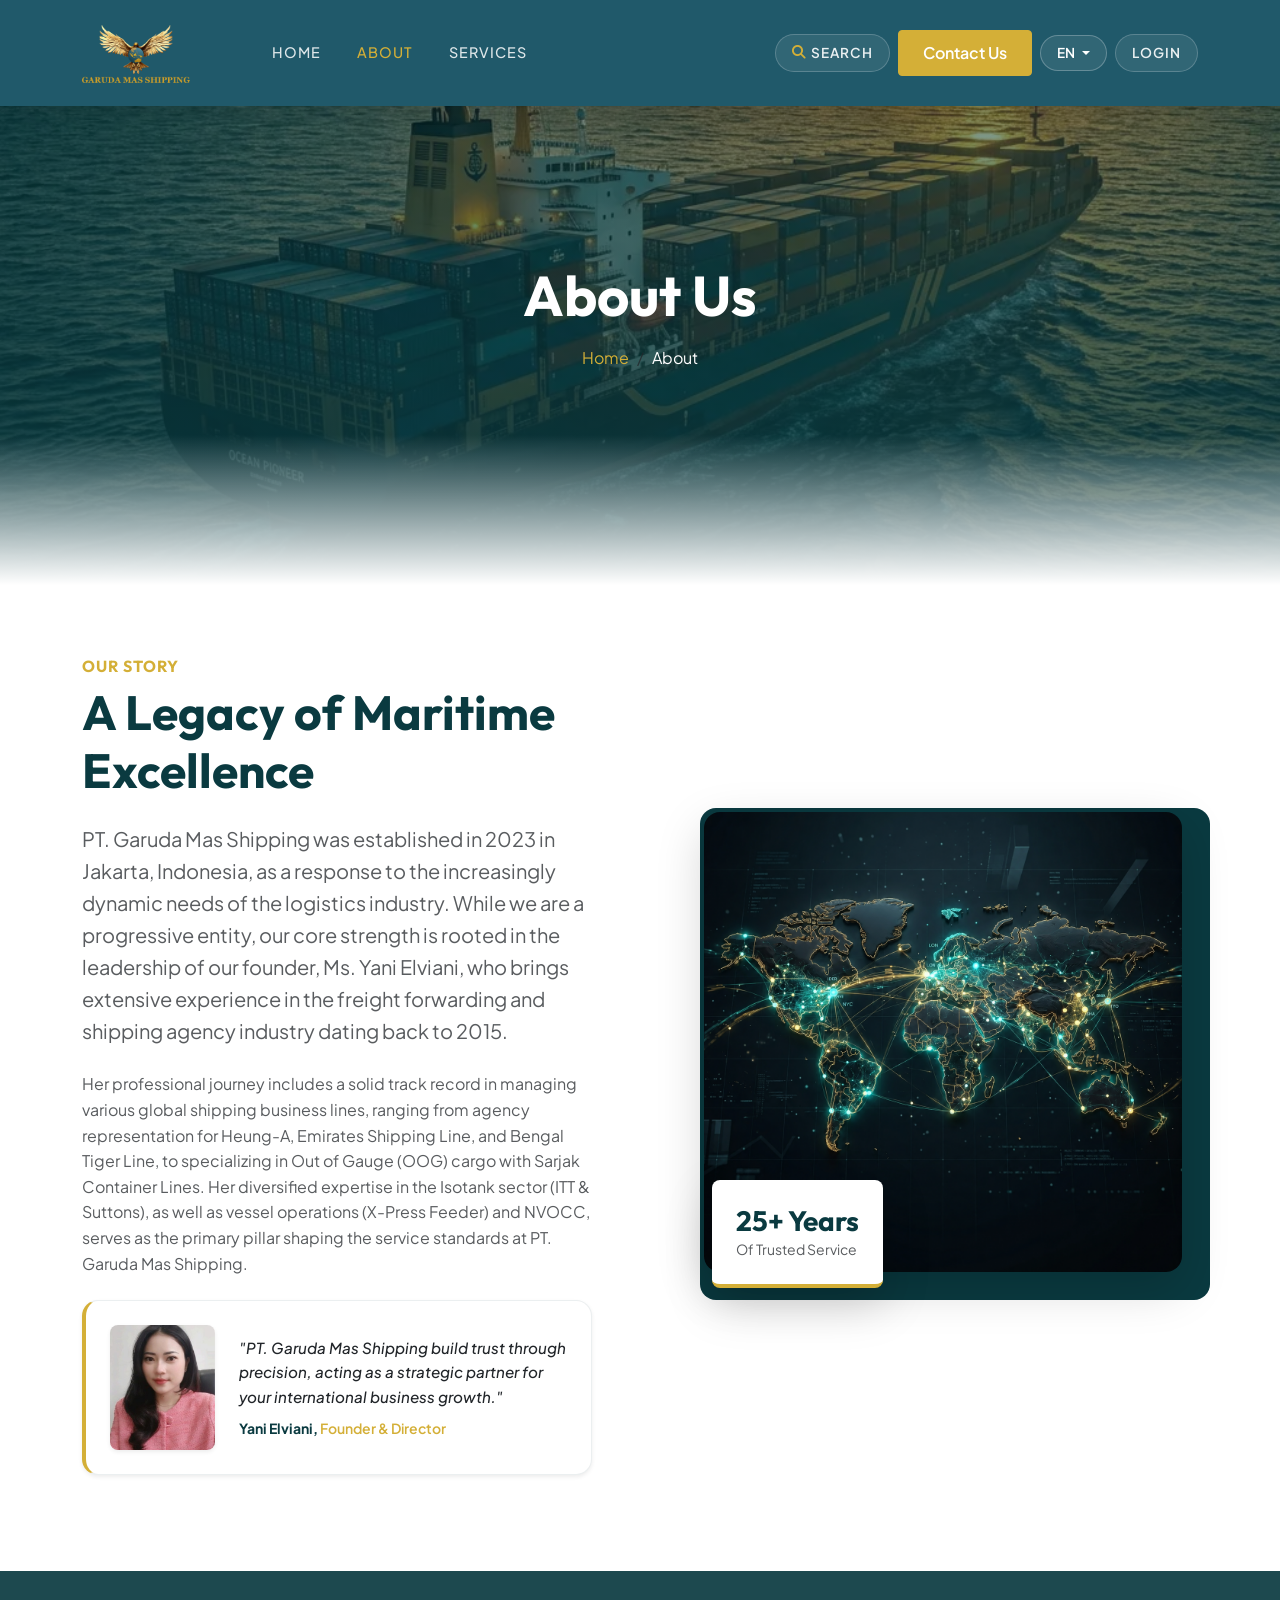
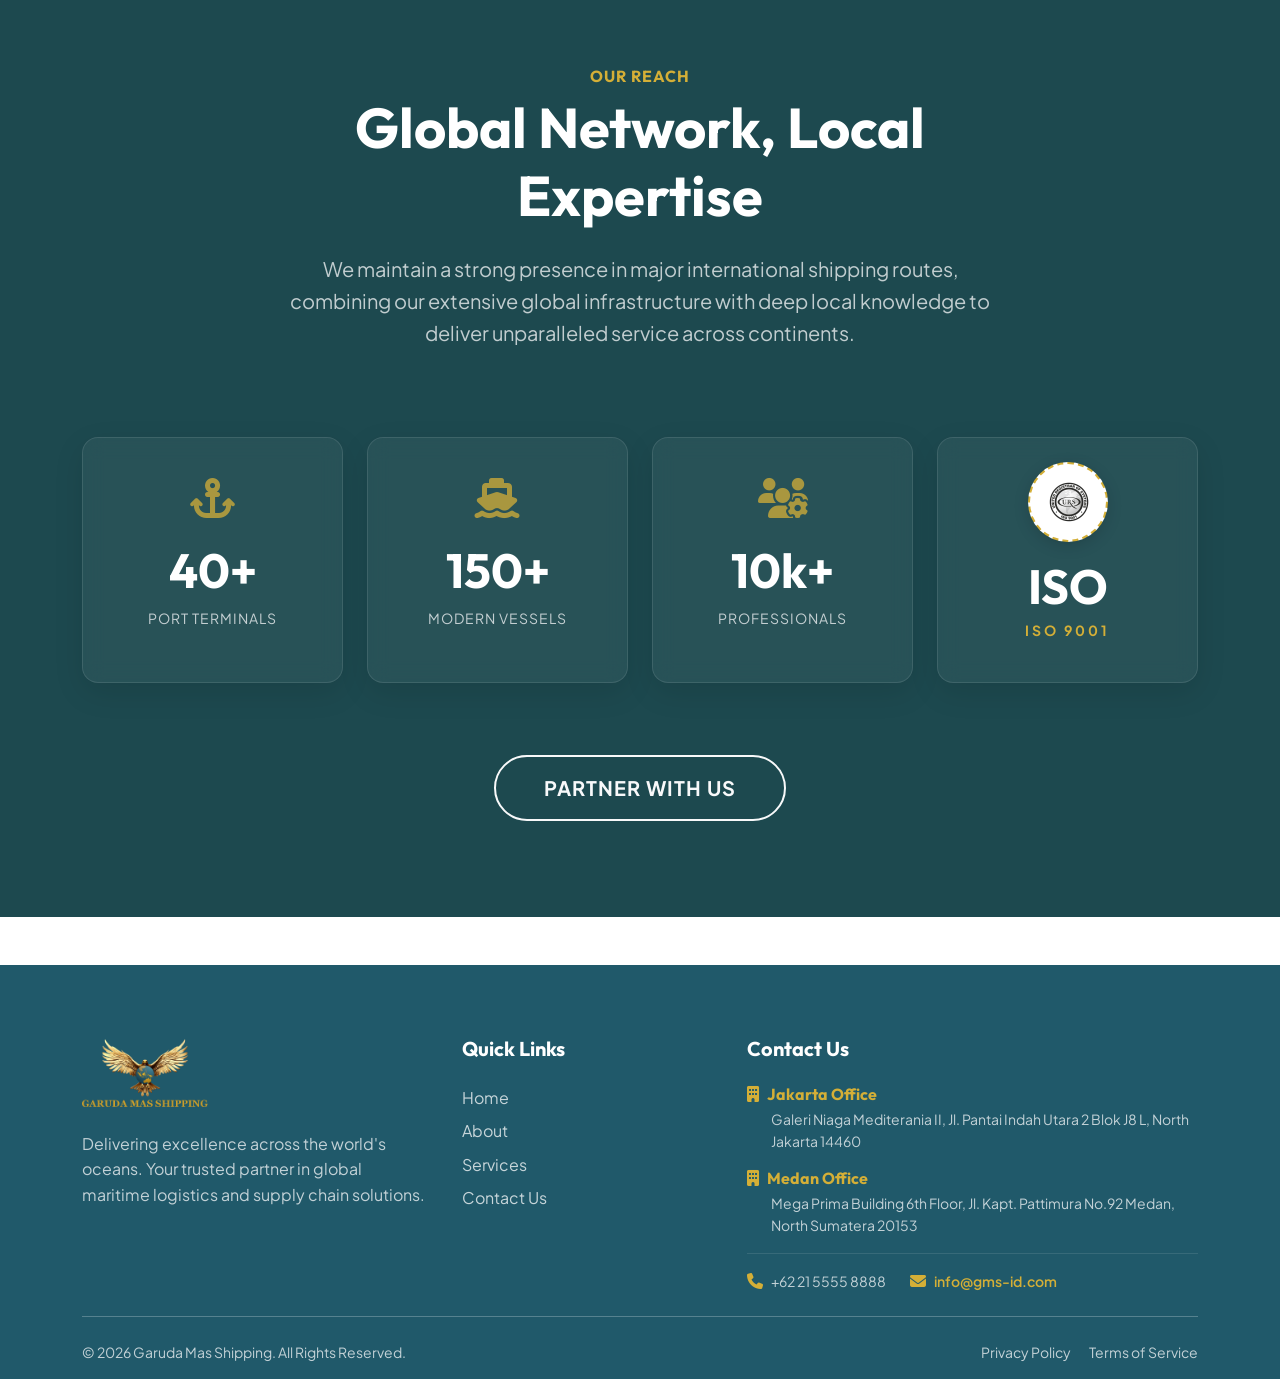
==== commit 0d92b7ee: "nn" ====
--- a/about.html
+++ b/about.html
@@ -42,13 +42,13 @@
                 <i class="fa-solid fa-bars fs-3"></i>
             </button>
             <div class="collapse navbar-collapse" id="navbarResponsive">
-                <ul class="navbar-nav ms-auto text-uppercase py-3 py-lg-0 align-items-lg-center">
+                <ul class="navbar-nav ms-lg-4 ms-xl-5 me-auto text-uppercase py-3 py-lg-0 align-items-lg-center">
                     <li class="nav-item"><a class="nav-link" href="index.html#home" data-i18n="nav_home">Home</a></li>
                     <li class="nav-item"><a class="nav-link active" href="about.html" data-i18n="nav_about">About</a></li>
                     <li class="nav-item"><a class="nav-link" href="services.html" data-i18n="nav_services">Services</a></li>
                 </ul>
 
-                <div class="nav-actions-container d-flex flex-column flex-lg-row align-items-lg-center gap-2 mt-3 mt-lg-0 ms-lg-3">
+                <div class="nav-actions-container d-flex flex-column flex-lg-row align-items-lg-center gap-2 mt-3 mt-lg-0 ms-lg-auto">
                     <!-- Search Trigger -->
                     <a href="#" class="nav-action-btn search-trigger" title="Search">
                         <i class="fa-solid fa-magnifying-glass me-1 text-gold"></i>
@@ -119,8 +119,8 @@
     <!-- Company Overview -->
     <section class="py-5 my-4">
         <div class="container">
-            <div class="row align-items-center g-5">
-                <div class="col-lg-6 pe-lg-4">
+            <div class="row align-items-center g-5 gx-lg-5">
+                <div class="col-lg-6 pe-lg-5">
                     <h6 class="text-gold fw-bold text-uppercase tracking-wide mb-2" data-i18n="story_tag">Our Story</h6>
                     <h2 class="display-5 fw-bold text-teal mb-4" data-i18n="story_title">A Legacy of Maritime Excellence</h2>
                     <p class="text-muted fs-5 mb-4" data-i18n="story_p1">
@@ -132,9 +132,9 @@
 
                     <!-- Founder Quote Card with Photo -->
                     <div class="founder-quote-card d-flex flex-column flex-sm-row align-items-center gap-4 p-4 rounded-4 shadow-sm mt-4">
-                        <img src="assets/images/founder_yani.webp" alt="Yani Elviani, Founder & Director"
+                        <img src="img/profilYani.png" alt="Yani Elviani, Founder & Director"
                             class="rounded-3 shadow-sm object-fit-cover flex-shrink-0"
-                            style="width: 100px; height: 120px; object-position: top;">
+                            style="width: 105px; height: 125px; object-position: center;">
                         <div>
                             <p class="mb-2 text-dark fst-italic fw-medium" style="font-size: 0.95rem;" data-i18n="founder_quote">
                                 "PT. Garuda Mas Shipping build trust through precision, acting as a strategic partner for your international business growth."
@@ -146,9 +146,9 @@
                     </div>
                 </div>
 
-                <div class="col-lg-6 ps-lg-4">
+                <div class="col-lg-6 ps-lg-5 mt-5 mt-lg-0">
                     <div class="position-relative p-2 p-md-3">
-                        <div class="position-absolute top-0 end-0 w-75 h-100 bg-teal rounded-4 opacity-10 translate-middle-x mt-4 z-0"></div>
+                        <div class="position-absolute bottom-0 end-0 w-100 h-100 bg-teal rounded-4 opacity-10 z-0" style="transform: translate(12px, 12px);"></div>
                         <img src="assets/images/about_map_1778153520044.webp" alt="Garuda Mas Shipping Operations"
                             class="img-fluid rounded-4 shadow-lg position-relative z-1 w-100 object-fit-cover"
                             style="height: 460px;" loading="lazy" decoding="async">
@@ -223,9 +223,9 @@
                         <div class="stat-card-line position-absolute top-0 start-0 w-100 bg-gold transition-all"
                             style="height: 3px; transform: scaleX(0); transform-origin: center;"></div>
                         
-                        <!-- ISO Badge Seal -->
+                        <!-- ISO Badge Seal Image -->
                         <div class="iso-badge-box">
-                            <i class="fa-solid fa-award text-gold fs-2"></i>
+                            <img src="img/iso.jpg" alt="ISO 9001 Certified">
                         </div>
                         <h3 class="display-5 fw-bold text-white mb-1">ISO</h3>
                         <p class="text-gold text-uppercase tracking-wider fw-bold small mb-3" data-i18n="reach_iso">ISO 9001</p>
@@ -239,54 +239,6 @@
                         class="btn btn-outline-light btn-lg rounded-pill px-5 py-3 fw-bold text-uppercase tracking-wide border-2 hover-bg-gold transition-all"
                         style="transition: all 0.3s ease;" data-i18n="btn_partner">Partner With Us <i
                             class="fa-solid fa-arrow-right ms-2"></i></a>
-                </div>
-            </div>
-        </div>
-    </section>
-
-    <!-- Connected Nationwide / Google Maps Section -->
-    <section class="nationwide-map-section py-5 my-4" id="branches">
-        <div class="container py-4">
-            <div class="text-center mb-4" data-aos="fade-up">
-                <h6 class="text-gold fw-bold text-uppercase tracking-wide mb-2" data-i18n="nationwide_tag">Head Office & Branches</h6>
-                <h2 class="display-5 fw-bold text-teal mb-3" data-i18n="nationwide_title">Connected Nationwide</h2>
-                <p class="text-muted max-w-700 mx-auto fs-6" data-i18n="nationwide_desc">
-                    With our head office in Jakarta and branches across key cities, Garuda Mas Shipping is positioned to support your operations wherever you do business.
-                </p>
-                
-                <!-- Pill Switcher -->
-                <div class="location-pill-nav mt-4" role="tablist">
-                    <button class="location-pill-btn active" data-location="jakarta" type="button">
-                        <i class="fa-solid fa-building me-2"></i>Jakarta (HQ)
-                    </button>
-                    <button class="location-pill-btn" data-location="medan" type="button">
-                        <i class="fa-solid fa-location-dot me-2"></i>Medan
-                    </button>
-                </div>
-            </div>
-
-            <div class="row justify-content-center mt-4">
-                <div class="col-12" data-aos="zoom-in">
-                    <div class="map-container-card position-relative">
-                        <iframe id="nationwideMapIframe" class="map-iframe"
-                            src="https://maps.google.com/maps?q=Galeri%20Niaga%20Mediterania%20II%20Pantai%20Indah%20Kapuk%20Jakarta&t=&z=15&ie=UTF8&iwloc=&output=embed"
-                            allowfullscreen="" loading="lazy" referrerpolicy="no-referrer-when-downgrade">
-                        </iframe>
-
-                        <div class="map-location-overlay position-absolute bottom-0 start-0 m-3 m-md-4 p-3 p-md-4 d-flex flex-column flex-md-row align-items-start align-items-md-center justify-content-between gap-3"
-                            style="max-width: 90%; width: 550px;">
-                            <div>
-                                <h6 class="text-teal fw-bold mb-1" id="mapLocationTitle">Jakarta Head Office (HQ)</h6>
-                                <p class="text-muted small mb-0" id="mapLocationAddress">
-                                    Galeri Niaga Mediterania II, Jl. Pantai Indah Utara 2 Blok J8 L, North Jakarta 14460
-                                </p>
-                            </div>
-                            <a id="mapExternalLink" href="https://maps.app.goo.gl/EW4m8V6uoxpQNSDp7" target="_blank" rel="noopener noreferrer"
-                                class="btn btn-sm btn-gold text-nowrap rounded-pill px-3 py-2 fw-semibold">
-                                <i class="fa-solid fa-arrow-up-right-from-square me-1"></i> <span data-i18n="btn_open_maps">Open in Google Maps</span>
-                            </a>
-                        </div>
-                    </div>
                 </div>
             </div>
         </div>
--- a/assets/css/style.css
+++ b/assets/css/style.css
@@ -69,17 +69,18 @@
 
 /* Navbar */
 .navbar {
-    padding: 20px 0;
+    padding: 18px 0;
     transition: all 0.4s ease;
-    background-color: transparent;
+    background-color: var(--dark-teal);
+    box-shadow: 0 4px 20px rgba(0, 0, 0, 0.08);
 }
 
 .navbar.navbar-scrolled {
-    background-color: rgba(32, 89, 106, 0.85);
+    background-color: rgba(32, 89, 106, 0.95);
     backdrop-filter: blur(12px);
     -webkit-backdrop-filter: blur(12px);
     padding: 12px 0;
-    box-shadow: 0 4px 30px rgba(0,0,0,0.1);
+    box-shadow: 0 4px 30px rgba(0,0,0,0.15);
     border-bottom: 1px solid rgba(255, 255, 255, 0.05);
 }
 
@@ -365,9 +366,33 @@
 .premium-value-card {
     background-color: var(--white);
     border: 1px solid rgba(10, 58, 64, 0.08);
-    border-radius: 8px;
+    border-radius: 12px;
     box-shadow: 0 8px 24px rgba(0,0,0,0.03);
     position: relative;
+    transition: all 0.4s cubic-bezier(0.165, 0.84, 0.44, 1);
+    cursor: pointer;
+}
+
+.premium-value-card:hover {
+    transform: translateY(-10px);
+    box-shadow: 0 20px 45px rgba(10, 58, 64, 0.12) !important;
+    border-color: rgba(212, 175, 55, 0.5) !important;
+}
+
+.premium-value-card .icon-wrapper {
+    transition: all 0.35s ease;
+    background-color: transparent;
+}
+
+.premium-value-card:hover .icon-wrapper {
+    background-color: var(--gold) !important;
+    border-color: var(--gold) !important;
+    transform: scale(1.1) rotate(5deg);
+    box-shadow: 0 8px 20px rgba(212, 175, 55, 0.35);
+}
+
+.premium-value-card:hover .icon-wrapper i {
+    color: #ffffff !important;
 }
 
 .watermark-number {
@@ -379,6 +404,13 @@
     z-index: 0;
     pointer-events: none;
     opacity: 0.12 !important;
+    transition: all 0.4s ease;
+}
+
+.premium-value-card:hover .watermark-number {
+    opacity: 0.25 !important;
+    transform: scale(1.08) translate(-5px, -5px);
+    color: var(--gold);
 }
 
 .border-gold {
@@ -389,10 +421,13 @@
     height: 4px;
     bottom: 0;
     width: 100%;
-}
-
-.icon-wrapper {
-    background-color: transparent;
+    transition: all 0.4s ease;
+    background-color: var(--gold);
+}
+
+.premium-value-card:hover .card-hover-line {
+    height: 6px;
+    box-shadow: 0 -2px 10px rgba(212, 175, 55, 0.5);
 }
 
 /* 5 Column Grid on Desktop */
@@ -767,26 +802,32 @@
 
 /* ISO Badge Seal */
 .iso-badge-box {
-    width: 75px;
-    height: 75px;
+    width: 80px;
+    height: 80px;
     border-radius: 50%;
-    background: rgba(255, 255, 255, 0.15);
+    background: #FFFFFF;
     border: 2px dashed var(--gold);
     display: inline-flex;
     align-items: center;
     justify-content: center;
     margin-bottom: 1rem;
-    transition: all 0.3s ease;
+    padding: 6px;
+    overflow: hidden;
+    transition: all 0.3s ease;
+    box-shadow: 0 4px 15px rgba(0, 0, 0, 0.15);
+}
+
+.iso-badge-box img {
+    width: 100%;
+    height: 100%;
+    object-fit: cover;
+    border-radius: 50%;
 }
 
 .stat-glass-card:hover .iso-badge-box {
-    background: var(--gold);
-    border-color: #ffffff;
-    transform: rotate(15deg) scale(1.1);
-}
-
-.stat-glass-card:hover .iso-badge-box i {
-    color: var(--primary-teal) !important;
+    border-color: var(--gold);
+    transform: scale(1.08);
+    box-shadow: 0 0 20px rgba(212, 175, 55, 0.5);
 }
 
 /* ==========================================================================
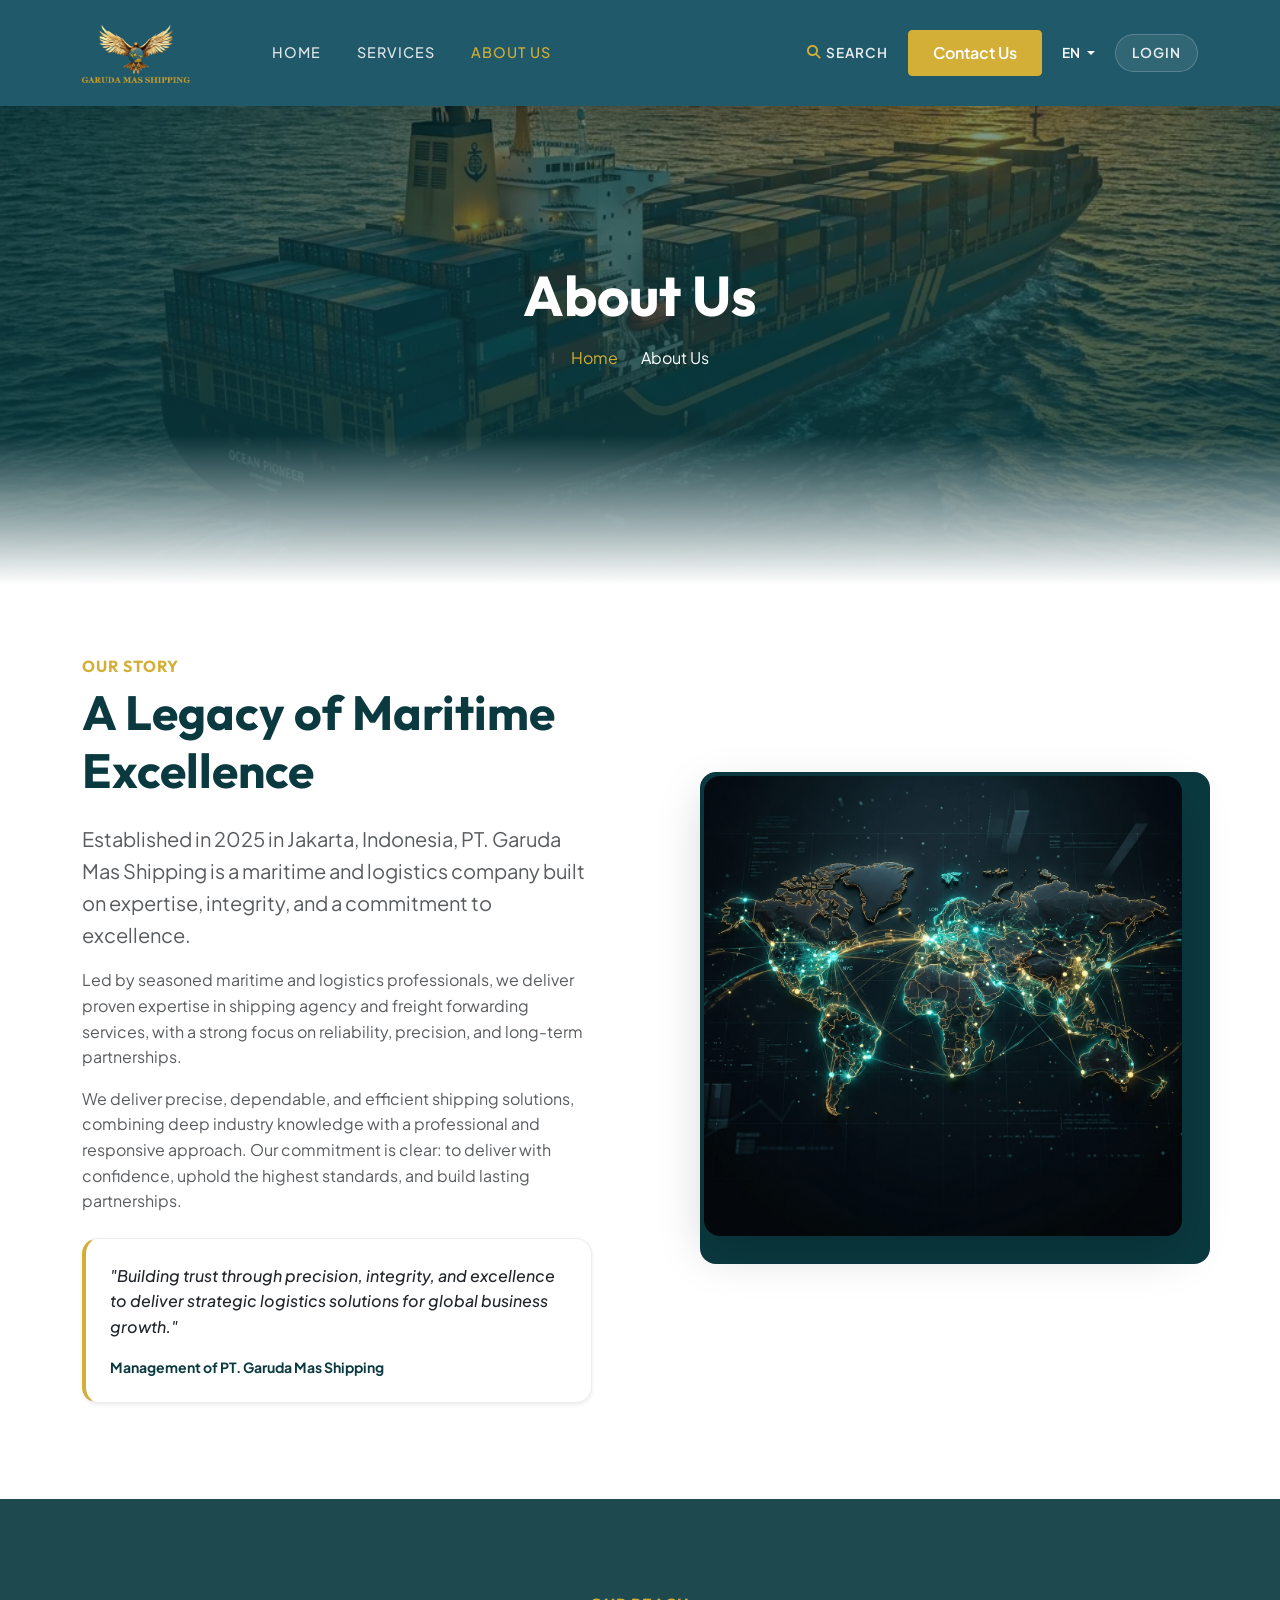
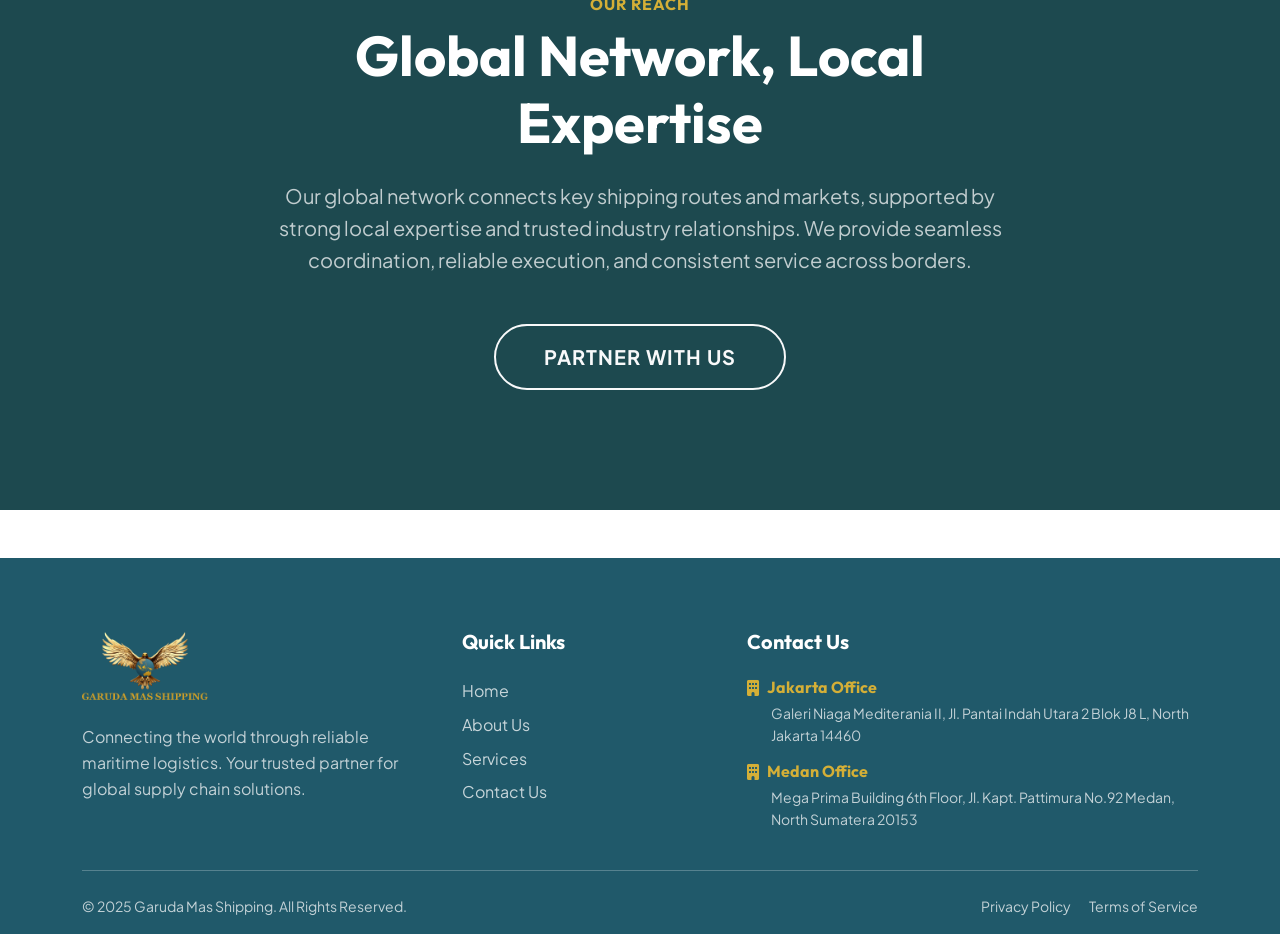
==== commit e12aafba: "all update" ====
--- a/about.html
+++ b/about.html
@@ -44,8 +44,8 @@
             <div class="collapse navbar-collapse" id="navbarResponsive">
                 <ul class="navbar-nav ms-lg-4 ms-xl-5 me-auto text-uppercase py-3 py-lg-0 align-items-lg-center">
                     <li class="nav-item"><a class="nav-link" href="index.html#home" data-i18n="nav_home">Home</a></li>
-                    <li class="nav-item"><a class="nav-link active" href="about.html" data-i18n="nav_about">About</a></li>
                     <li class="nav-item"><a class="nav-link" href="services.html" data-i18n="nav_services">Services</a></li>
+                    <li class="nav-item"><a class="nav-link active" href="about.html" data-i18n="nav_about">About Us</a></li>
                 </ul>
 
                 <div class="nav-actions-container d-flex flex-column flex-lg-row align-items-lg-center gap-2 mt-3 mt-lg-0 ms-lg-auto">
@@ -123,26 +123,24 @@
                 <div class="col-lg-6 pe-lg-5">
                     <h6 class="text-gold fw-bold text-uppercase tracking-wide mb-2" data-i18n="story_tag">Our Story</h6>
                     <h2 class="display-5 fw-bold text-teal mb-4" data-i18n="story_title">A Legacy of Maritime Excellence</h2>
-                    <p class="text-muted fs-5 mb-4" data-i18n="story_p1">
-                        PT. Garuda Mas Shipping was established in 2023 in Jakarta, Indonesia, as a response to the increasingly dynamic needs of the logistics industry. While we are a progressive entity, our core strength is rooted in the leadership of our founder, Ms. Yani Elviani, who brings extensive experience in the freight forwarding and shipping agency industry dating back to 2015.
-                    </p>
-                    <p class="text-muted mb-4" data-i18n="story_p2">
-                        Her professional journey includes a solid track record in managing various global shipping business lines, ranging from agency representation for Heung-A, Emirates Shipping Line, and Bengal Tiger Line, to specializing in Out of Gauge (OOG) cargo with Sarjak Container Lines. Her diversified expertise in the Isotank sector (ITT & Suttons), as well as vessel operations (X-Press Feeder) and NVOCC, serves as the primary pillar shaping the service standards at PT. Garuda Mas Shipping.
-                    </p>
-
-                    <!-- Founder Quote Card with Photo -->
-                    <div class="founder-quote-card d-flex flex-column flex-sm-row align-items-center gap-4 p-4 rounded-4 shadow-sm mt-4">
-                        <img src="img/profilYani.png" alt="Yani Elviani, Founder & Director"
-                            class="rounded-3 shadow-sm object-fit-cover flex-shrink-0"
-                            style="width: 105px; height: 125px; object-position: center;">
-                        <div>
-                            <p class="mb-2 text-dark fst-italic fw-medium" style="font-size: 0.95rem;" data-i18n="founder_quote">
-                                "PT. Garuda Mas Shipping build trust through precision, acting as a strategic partner for your international business growth."
-                            </p>
-                            <p class="mb-0 text-teal fw-bold small">
-                                Yani Elviani, <span class="text-gold fw-semibold" data-i18n="founder_role">Founder & Director</span>
-                            </p>
-                        </div>
+                    <p class="text-muted fs-5 mb-3" data-i18n="story_p1">
+                        Established in 2025 in Jakarta, Indonesia, PT. Garuda Mas Shipping is a maritime and logistics company built on expertise, integrity, and a commitment to excellence.
+                    </p>
+                    <p class="text-muted mb-3" data-i18n="story_p2">
+                        Led by seasoned maritime and logistics professionals, we deliver proven expertise in shipping agency and freight forwarding services, with a strong focus on reliability, precision, and long-term partnerships.
+                    </p>
+                    <p class="text-muted mb-4" data-i18n="story_p3">
+                        We deliver precise, dependable, and efficient shipping solutions, combining deep industry knowledge with a professional and responsive approach. Our commitment is clear: to deliver with confidence, uphold the highest standards, and build lasting partnerships.
+                    </p>
+
+                    <!-- Management Quote Card -->
+                    <div class="founder-quote-card p-4 rounded-4 shadow-sm mt-4">
+                        <p class="mb-3 text-dark fst-italic fw-medium" style="font-size: 1rem; line-height: 1.6;" data-i18n="founder_quote">
+                            "Building trust through precision, integrity, and excellence to deliver strategic logistics solutions for global business growth."
+                        </p>
+                        <p class="mb-0 text-teal fw-bold small" data-i18n="founder_role">
+                            Management of PT. Garuda Mas Shipping
+                        </p>
                     </div>
                 </div>
 
@@ -152,10 +150,6 @@
                         <img src="assets/images/about_map_1778153520044.webp" alt="Garuda Mas Shipping Operations"
                             class="img-fluid rounded-4 shadow-lg position-relative z-1 w-100 object-fit-cover"
                             style="height: 460px;" loading="lazy" decoding="async">
-                        <div class="position-absolute bottom-0 start-0 bg-white p-4 rounded-3 shadow-lg z-2 mb-n3 ms-3 ms-md-4 border-bottom border-gold border-4">
-                            <h3 class="fw-bold text-teal mb-0">25+ Years</h3>
-                            <p class="text-muted mb-0 small">Of Trusted Service</p>
-                        </div>
                     </div>
                 </div>
             </div>
@@ -169,72 +163,13 @@
         <div class="position-absolute top-0 start-0 w-100 h-100" style="background-color: rgba(10, 58, 64, 0.92);"></div>
 
         <div class="container position-relative z-3 py-5">
-            <div class="row justify-content-center text-center mb-5">
+            <div class="row justify-content-center text-center mb-4">
                 <div class="col-lg-8">
                     <h6 class="text-gold fw-bold text-uppercase tracking-wide mb-2" data-i18n="reach_tag">Our Reach</h6>
                     <h2 class="display-4 fw-bold mb-4" data-i18n="reach_title">Global Network, Local Expertise</h2>
-                    <p class="text-light opacity-75 fs-5" data-i18n="reach_desc">
-                        We maintain a strong presence in major international shipping routes, combining our extensive global infrastructure with deep local knowledge to deliver unparalleled service across continents.
-                    </p>
-                </div>
-            </div>
-
-            <div class="row g-4 mt-2">
-                <!-- Stat Card 1 -->
-                <div class="col-md-6 col-lg-3" data-aos="fade-up" data-aos-delay="0">
-                    <div class="stat-glass-card p-4 rounded-4 h-100 text-center transition-all group border border-light border-opacity-10 position-relative overflow-hidden"
-                        style="background: rgba(255, 255, 255, 0.05); backdrop-filter: blur(10px);">
-                        <div class="stat-card-line position-absolute top-0 start-0 w-100 bg-gold transition-all"
-                            style="height: 3px; transform: scaleX(0); transform-origin: center;"></div>
-                        <i class="fa-solid fa-anchor text-gold fs-1 mt-3 mb-4 opacity-75 stat-icon transition-all"></i>
-                        <h3 class="display-5 fw-bold text-white mb-2">40+</h3>
-                        <p class="text-light text-uppercase tracking-wide small mb-3 opacity-75" data-i18n="reach_terminals">Port Terminals</p>
-                    </div>
-                </div>
-
-                <!-- Stat Card 2 -->
-                <div class="col-md-6 col-lg-3" data-aos="fade-up" data-aos-delay="100">
-                    <div class="stat-glass-card p-4 rounded-4 h-100 text-center transition-all group border border-light border-opacity-10 position-relative overflow-hidden"
-                        style="background: rgba(255, 255, 255, 0.05); backdrop-filter: blur(10px);">
-                        <div class="stat-card-line position-absolute top-0 start-0 w-100 bg-gold transition-all"
-                            style="height: 3px; transform: scaleX(0); transform-origin: center;"></div>
-                        <i class="fa-solid fa-ship text-gold fs-1 mt-3 mb-4 opacity-75 stat-icon transition-all"></i>
-                        <h3 class="display-5 fw-bold text-white mb-2">150+</h3>
-                        <p class="text-light text-uppercase tracking-wide small mb-3 opacity-75" data-i18n="reach_vessels">Modern Vessels</p>
-                    </div>
-                </div>
-
-                <!-- Stat Card 3 -->
-                <div class="col-md-6 col-lg-3" data-aos="fade-up" data-aos-delay="200">
-                    <div class="stat-glass-card p-4 rounded-4 h-100 text-center transition-all group border border-light border-opacity-10 position-relative overflow-hidden"
-                        style="background: rgba(255, 255, 255, 0.05); backdrop-filter: blur(10px);">
-                        <div class="stat-card-line position-absolute top-0 start-0 w-100 bg-gold transition-all"
-                            style="height: 3px; transform: scaleX(0); transform-origin: center;"></div>
-                        <i class="fa-solid fa-users-gear text-gold fs-1 mt-3 mb-4 opacity-75 stat-icon transition-all"></i>
-                        <h3 class="display-5 fw-bold text-white mb-2">10k+</h3>
-                        <p class="text-light text-uppercase tracking-wide small mb-3 opacity-75" data-i18n="reach_professionals">Professionals</p>
-                    </div>
-                </div>
-
-                <!-- Stat Card 4 (ISO 9001 Badge) -->
-                <div class="col-md-6 col-lg-3" data-aos="fade-up" data-aos-delay="300">
-                    <div class="stat-glass-card p-4 rounded-4 h-100 text-center transition-all group border border-light border-opacity-10 position-relative overflow-hidden"
-                        style="background: rgba(255, 255, 255, 0.05); backdrop-filter: blur(10px);">
-                        <div class="stat-card-line position-absolute top-0 start-0 w-100 bg-gold transition-all"
-                            style="height: 3px; transform: scaleX(0); transform-origin: center;"></div>
-                        
-                        <!-- ISO Badge Seal Image -->
-                        <div class="iso-badge-box">
-                            <img src="img/iso.jpg" alt="ISO 9001 Certified">
-                        </div>
-                        <h3 class="display-5 fw-bold text-white mb-1">ISO</h3>
-                        <p class="text-gold text-uppercase tracking-wider fw-bold small mb-3" data-i18n="reach_iso">ISO 9001</p>
-                    </div>
-                </div>
-            </div>
-
-            <div class="row mt-5 pt-4 text-center">
-                <div class="col-12">
+                    <p class="text-light opacity-75 fs-5 mb-5" data-i18n="reach_desc">
+                        Our global network connects key shipping routes and markets, supported by strong local expertise and trusted industry relationships. We provide seamless coordination, reliable execution, and consistent service across borders.
+                    </p>
                     <a href="contact.html"
                         class="btn btn-outline-light btn-lg rounded-pill px-5 py-3 fw-bold text-uppercase tracking-wide border-2 hover-bg-gold transition-all"
                         style="transition: all 0.3s ease;" data-i18n="btn_partner">Partner With Us <i
@@ -254,8 +189,7 @@
                         <img src="img/logo.webp" alt="Garuda Mas Shipping Logo" height="70">
                     </a>
                     <p class="text-light opacity-75 mb-4" data-i18n="footer_about">
-                        Delivering excellence across the world's oceans. Your trusted partner in global maritime
-                        logistics and supply chain solutions.
+                        Connecting the world through reliable maritime logistics. Your trusted partner for global supply chain solutions.
                     </p>
                 </div>
 
@@ -296,18 +230,6 @@
                             </p>
                         </div>
 
-                        <!-- Contact Details -->
-                        <div class="d-flex flex-wrap gap-4 pt-3 border-top border-light border-opacity-10 mt-3">
-                            <div class="d-flex align-items-center">
-                                <i class="fa-solid fa-phone text-gold me-2"></i>
-                                <span class="text-light opacity-75 small">+62 21 5555 8888</span>
-                            </div>
-                            <div class="d-flex align-items-center">
-                                <i class="fa-solid fa-envelope text-gold me-2"></i>
-                                <a href="mailto:info@gms-id.com"
-                                    class="text-gold text-decoration-none fw-semibold small">info@gms-id.com</a>
-                            </div>
-                        </div>
                     </div>
                 </div>
             </div>
@@ -316,7 +238,7 @@
 
             <div class="row align-items-center">
                 <div class="col-md-6 text-center text-md-start">
-                    <p class="text-light opacity-75 mb-0 small" data-i18n="footer_rights">&copy; 2026 Garuda Mas Shipping.
+                    <p class="text-light opacity-75 mb-0 small" data-i18n="footer_rights">&copy; 2025 Garuda Mas Shipping.
                         All Rights Reserved.</p>
                 </div>
                 <div class="col-md-6 text-center text-md-end mt-3 mt-md-0">
--- a/assets/css/style.css
+++ b/assets/css/style.css
@@ -172,6 +172,38 @@
     color: var(--gold);
 }
 
+/* Desktop view: Polos tanpa border khusus untuk Search & EN */
+@media (min-width: 992px) {
+    .nav-action-btn.search-trigger {
+        background: transparent;
+        border: none;
+        padding: 7px 12px;
+    }
+
+    .nav-action-btn.search-trigger:hover {
+        background: transparent;
+        border-color: transparent;
+        color: var(--gold);
+    }
+
+    .lang-dropdown-btn {
+        background: transparent;
+        border: none;
+        padding: 7px 12px;
+        box-shadow: none !important;
+    }
+
+    .lang-dropdown-btn:hover,
+    .lang-dropdown-btn:focus,
+    .lang-dropdown-btn.show,
+    .lang-dropdown-btn[aria-expanded="true"] {
+        background: transparent;
+        border-color: transparent;
+        color: var(--gold);
+        box-shadow: none !important;
+    }
+}
+
 .lang-dropdown-menu {
     background-color: var(--primary-teal);
     border: 1px solid rgba(212, 175, 55, 0.3);
@@ -864,6 +896,21 @@
     background-color: #FFFFFF;
     box-shadow: 0 0 0 4px rgba(212, 175, 55, 0.15);
     outline: none;
+    z-index: 3;
+}
+
+.contact-form-card .input-group .form-select {
+    border-top-right-radius: 0 !important;
+    border-bottom-right-radius: 0 !important;
+    border-right: 1px solid rgba(10, 58, 64, 0.15);
+    background-position: right 0.4rem center;
+    padding-right: 1.5rem;
+    font-size: 0.9rem;
+}
+
+.contact-form-card .input-group .form-control {
+    border-top-left-radius: 0 !important;
+    border-bottom-left-radius: 0 !important;
 }
 
 .contact-office-card {
